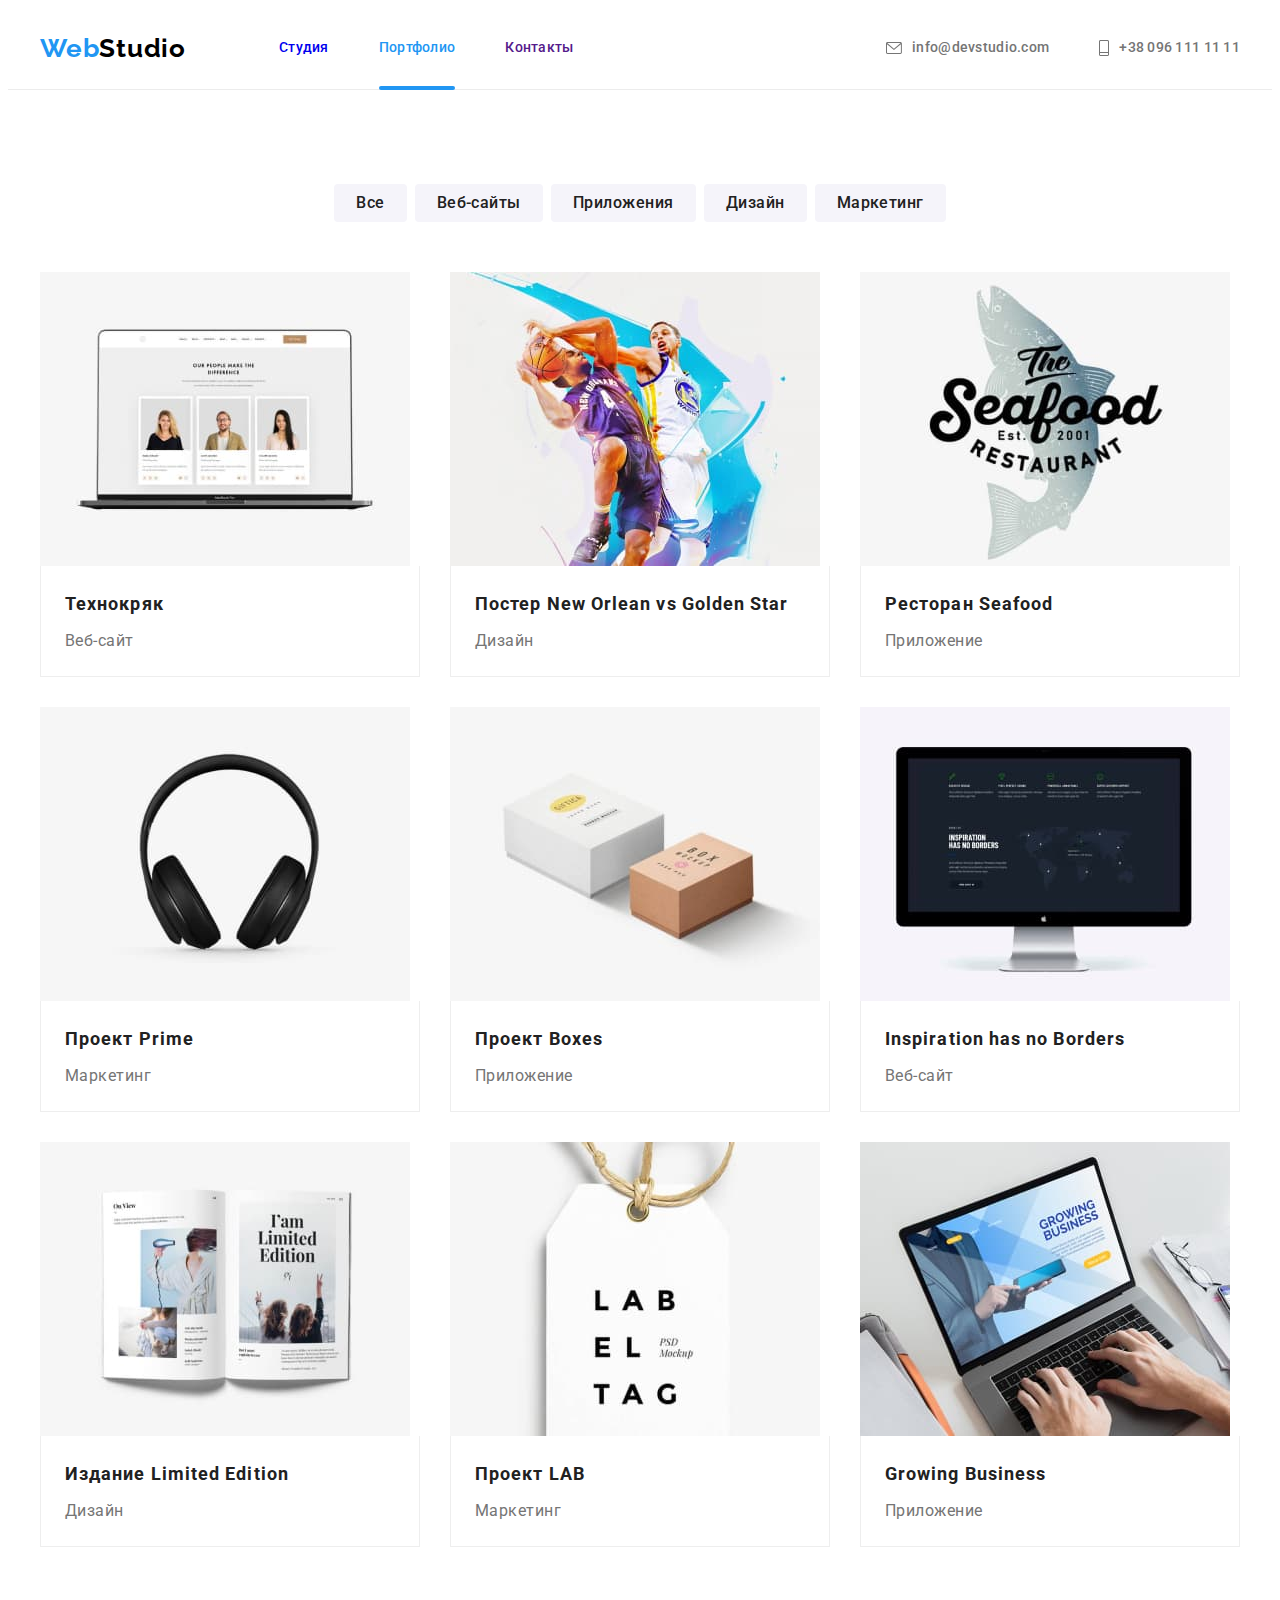
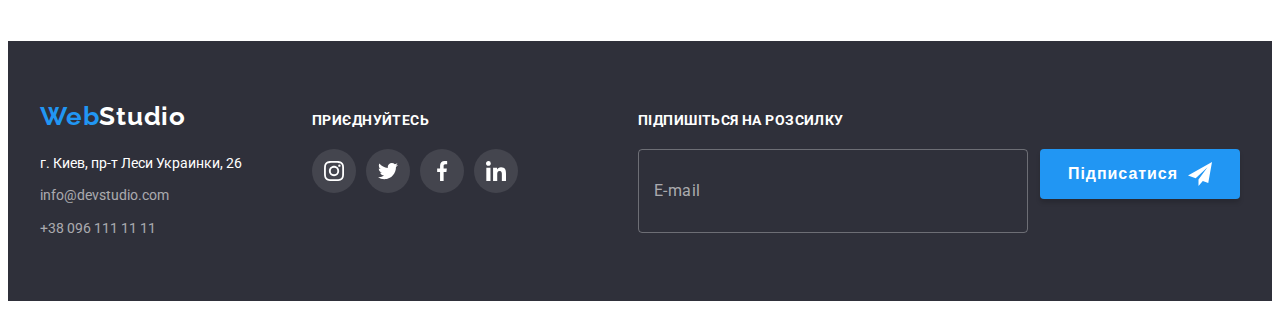
==== portfolio.html @ 5abfdfe2 "адаптивка 3 секцій" ====
<!DOCTYPE html>
<html lang="ru">
<head>
    <meta charset="UTF-8">
    <meta http-equiv="X-UA-Compatible" content="IE=edge">
    <meta name="viewport" content="width=device-width, initial-scale=1.0">
    <title>Document</title>
    <link href="https://fonts.googleapis.com/css2?family=Raleway:wght@700&family=Roboto:wght@400;500;700;900&display=swap" rel="stylesheet">
    <link rel="stylesheet" href="https://cdnjs.cloudflare.com/ajax/libs/modern-normalize/1.1.0/modern-normalize.min.css" integrity="sha512-wpPYUAdjBVSE4KJnH1VR1HeZfpl1ub8YT/NKx4PuQ5NmX2tKuGu6U/JRp5y+Y8XG2tV+wKQpNHVUX03MfMFn9Q==" crossorigin="anonymous" referrerpolicy="no-referrer" />
    <link rel="stylesheet" href="./css/main.min.css">
</head>
<body>
    <!--шапка сторінки-->
    <header class="header">
        <div class="container header__block">
            <a lang="en" href="" class="header__logo--black"> <span class="header__logo">Web</span>Studio</a>
            <nav class="navigation">
                <ul class="navigation__list list">
                    <li class="navigation__item"> <a href="./index.html" class="navigation__link ">Студия</a></li>
                    <li class="navigation__item"> <a href="./portfolio.html" class="navigation__link current">Портфолио</a></li>
                    <li class="navigation__item"> <a href="" class="navigation__link">Контакты</a></li>
                </ul>
            </nav>
            <ul class="contacts list">
                <li class="contacts__item"><a href="mailto:info@devstudio.com" class="contacts__link"> 
                <svg class="contacts__icon-mail" width="16" height="12">
                    <use href="./images/symbol-defs.svg#mail"></use>
                </svg> info@devstudio.com</a></li>
                <li class="contacts__item"><a href="tel:+380961111111" class="contacts__link"> 
                <svg class="contacts__icon-tel" width="10" height="16">
                    <use href="./images/symbol-defs.svg#tel"></use>
                </svg> +38 096 111 11 11</a></li>
            </ul>
        </div>
      
    </header>
   <main>
    <!--портфоліо-->
    <section class="secondary-page">
        <div class="container secondary-page__container">
            <h1 class="invisible secondary-page__tittle">наші проекти</h1>
            <ul class="list buttons">
                <li class="buttons__item"><button type="button" class="buttons__text">Все</button></li>
                <li class="buttons__item"><button type="button" class="buttons__text">Веб-сайты</button></li>
                <li class="buttons__item"><button type="button" class="buttons__text">Приложения</button></li>
                <li class="buttons__item"><button type="button" class="buttons__text">Дизайн</button></li>
                <li class="buttons__item"><button type="button" class="buttons__text">Маркетинг</button></li>
            </ul>
             <ul class="cluster list">
                <li class="cluster__item">
                    <a class="cluster__link" href="">
                    <div class="cluster__element">
                        <img src="./images/img-.jpg" alt="Технокряк" width="370">
                        <p class="cluster__description">
                        Ресурс пропонує комплексні пропозиції з різним рівнем функціоналу та сервісів. 
                        Все це дозволить відвідувачу отримати вичерпні відомості про 
                        компанію чи приватну особу.
                        </p>
                    </div> 
                    <div class="cluster__box">
                        <h2 class="cluster__subtitle">Технокряк</h2>
                        <p class="cluster__text">Веб-сайт</p>
                    </div>  </a>
                </li>
                 <li  class="cluster__item">
                    <a class="cluster__link" href="">
                    <div class="cluster__element">
                        <img src="./images/img.jpg" alt="Постер New Orlean vs Golden Star" width="370">
                        <p class="cluster__description">
                        Ресурс пропонує комплексні пропозиції з різним рівнем функціоналу та сервісів. 
                        Все це дозволить відвідувачу отримати вичерпні відомості про 
                        компанію чи приватну особу.
                        </p>
                    </div>
             <div class="cluster__box">
                <h2 class="cluster__subtitle">Постер <span lang="en">New Orlean vs Golden Star</span></h2>
                <p class="cluster__text">Дизайн</p>
            </div> </a>
        </li>
        <li  class="cluster__item">
            <a class="cluster__link" href="">
                <div class="cluster__element">
                    <img src="./images/img-1.jpg" alt="Ресторан Seafood" width="370">
                    <p class="cluster__description">
                        Ресурс пропонує комплексні пропозиції з різним рівнем функціоналу та сервісів. 
                        Все це дозволить відвідувачу отримати вичерпні відомості про 
                        компанію чи приватну особу.
                    </p>  
                </div>
                
            <div class="cluster__box">
                <h2 class="cluster__subtitle">Ресторан <span lang="en">Seafood</span> </h2>
                <p class="cluster__text">Приложение</p>
            </div> </a>
        </li>
        <li  class="cluster__item">
            <a class="cluster__link" href="">
                <div class="cluster__element">
                    <img src="./images/img-2.jpg" alt="Проект Prime" width="370">
                    <p class="cluster__description">
                        Ресурс пропонує комплексні пропозиції з різним рівнем функціоналу та сервісів. 
                        Все це дозволить відвідувачу отримати вичерпні відомості про 
                        компанію чи приватну особу.
                    </p> 
                </div>
            <div class="cluster__box">
                <h2 class="cluster__subtitle">Проект <span lang="en">Prime</span> </h2>
                <p class="cluster__text">Маркетинг</p>
            </div>
            </a>
        </li>
        <li  class="cluster__item">
            <a class="cluster__link" href="">
                <div class="cluster__element">
                    <img src="./images/img-3.jpg" alt="Проект Boxes" width="370">
                    <p class="cluster__description">
                        Ресурс пропонує комплексні пропозиції з різним рівнем функціоналу та сервісів. 
                        Все це дозволить відвідувачу отримати вичерпні відомості про 
                        компанію чи приватну особу.
                    </p> 
                </div>
            <div class="cluster__box">
                <h2 class="cluster__subtitle">Проект <span lang="en">Boxes</span> </h2>
                <p class="cluster__text">Приложение</p>
            </div> </a>
        </li>
        <li  class="cluster__item">
            <a class="cluster__link" href="">
                <div class="cluster__element">
                    <img src="./images/img-4.jpg" alt="Inspiration has no Borders" width="370">
                    <p class="cluster__description">
                        Ресурс пропонує комплексні пропозиції з різним рівнем функціоналу та сервісів. 
                        Все це дозволить відвідувачу отримати вичерпні відомості про 
                        компанію чи приватну особу.
                    </p> 
                </div>             
            <div class="cluster__box">
                <h2 lang="en" class="cluster__subtitle">Inspiration has no Borders</h2>
                <p class="cluster__text">Веб-сайт</p>
            </div> </a>
        </li>
        <li  class="cluster__item">
            <a class="cluster__link" href="">
                <div class="cluster__element">
                    <img src="./images/img-5.jpg" alt="Издание Limited Edition" width="370">
                    <p class="cluster__description">
                        Ресурс пропонує комплексні пропозиції з різним рівнем функціоналу та сервісів. 
                        Все це дозволить відвідувачу отримати вичерпні відомості про 
                        компанію чи приватну особу.
                    </p>
                </div>
                
            <div class="cluster__box">
                <h2 class="cluster__subtitle">Издание <span lang="en">Limited Edition</span> </h2>
                <p class="cluster__text">Дизайн</p>
            </div>  </a>
        </li>
        <li  class="cluster__item">
            <a class="cluster__link" href="">
                <div class="cluster__element">
                    <img src="./images/img-6.jpg" alt="Проект LAB" width="370">
                    <p class="cluster__description">
                        Ресурс пропонує комплексні пропозиції з різним рівнем функціоналу та сервісів. 
                        Все це дозволить відвідувачу отримати вичерпні відомості про 
                        компанію чи приватну особу.
                    </p>
                </div>
                
            <div class="cluster__box">
                <h2 class="cluster__subtitle">Проект <span lang="en">LAB</span> </h2>
                <p class="cluster__text">Маркетинг</p>
            </div>  </a>
        </li>
        <li  class="cluster__item">
            <a class="cluster__link" href="">
                <div class="cluster__element">
                    <img src="./images/img-7.jpg" alt="Growing Business" width="370">
                    <p class="cluster__description">
                        Ресурс пропонує комплексні пропозиції з різним рівнем функціоналу та сервісів. 
                        Все це дозволить відвідувачу отримати вичерпні відомості про 
                        компанію чи приватну особу.
                    </p>
                </div>
                
            <div class="cluster__box">
                <h2 lang="en" class="cluster__subtitle">Growing Business</h2>
                <p class="cluster__text">Приложение</p> 
            </div> </a>
        </li>
      </ul>
        </div>
       

    </section>
       </main>
    <!--підвал сторінки-->
    <footer class="footer">
        <div class="container footer__container">
            <div class="footer__box">
                <a lang="en" href="" class="footer__logo--white"> <span class="footer__logo">Web</span>Studio</a>
                <address>
                    <ul class="footer__list list">
                        <li class="footer__address">г. Киев, пр-т Леси Украинки, 26</li>
                        <li class="footer__item"><a href="mailto:info@devstudio.com" class="footer__link">info@devstudio.com</a></li>
                        <li ><a href="tel:+380961111111" class="footer__link">+38 096 111 11 11</a></li>
                    </ul>
                </address>
            </div>
            <div class="networks">
                <strong class="networks__title">приєднуйтесь</strong>
                <ul class="networks__list list">
                    <li class="networks__item"> <a href="" class="networks__link"> 
                        <svg class="networks__icon link" width="20px" height="20px">
                        <use href="./images/symbol-defs.svg#instagram"></use>
                    </svg> </a> </li>
                    <li class="networks__item"> <a href="" class="networks__link"> 
                        <svg class="networks__icon link" width="20px" height="20px">
                        <use href="./images/symbol-defs.svg#twitter"></use>
                    </svg></a> </li>
                    <li class="networks__item"> <a href="" class="networks__link">
                        <svg class="networks__icon link" width="20px" height="20px">
                        <use href="./images/symbol-defs.svg#facebook"></use>
                    </svg> </a> </li>
                    <li class="networks__item"> <a href="" class="networks__link">
                        <svg class="networks__icon link" width="20px" height="20px">
                        <use href="./images/symbol-defs.svg#linkedin"></use>
                    </svg> </a> </li>
                </ul>
            </div>
            <div class="subscription"> 
                <strong class="subscription__title">Підпишіться на розсилку</strong>
                <form class="subscription__form">
                   <div class="subscription__box">
                       <input class="subscription__input" type="email" id="mail" name="mail" placeholder=" ">
                       <label class="subscription__label" for="mail">E-mail</label>
                   </div>
                
                <button class="subscription__btn" type="submit"> <span class="subscription__btn-text" >Підписатися</span>  
                    <svg class="subscription__icon" width="24px" height="24px"> 
                        <use href="./images/symbol-defs.svg#icon-send"></use> </svg> 
                </button>
                </form>
            </div>
        </div>
    </footer>
    <script src="./js/modal.js"></script>
</body>
</html>
---- css/main.min.css ----
:root{--primary-text-color: #212121;--accent-color: #2196f3;--had-logo-color: #000000;--text-color: #757575;--hero-color: #ffffff;--footer-contact-color: rgba(255, 255, 255, 0.6);--primary-bg-color: #ffffff;--hero-bg-color: #2f303a;--pre-footer-color: #f5f4fa}.invisible{position:absolute;width:1px;height:1px;margin:-1px;border:0;padding:0;white-space:nowrap;clip-path:inset(100%);clip:rect(0 0 0 0);overflow:hidden}p,h1,h2,h3{margin:0}ul{margin:0;padding-left:0}img{display:block;max-width:100%;height:auto}.list{list-style:none}.container{width:100%;margin-left:auto;margin-right:auto;padding-right:15px;padding-left:15px}@media screen and (min-width: 480px){.container{max-width:480px}}@media screen and (min-width: 768px){.container{max-width:768px}}@media screen and (min-width: 1200px){.container{max-width:1200px}}body{background-color:var(--primary-bg-color);color:var(--primary-text-color);font-family:"Roboto",sans-serif}.header__block{display:flex;align-items:center}.header{border-bottom:1px solid #ececec}.header__logo{text-decoration:none;font-family:raleway,sans-serif;font-weight:700;font-size:26px;line-height:1.19;letter-spacing:.03em;color:var(--accent-color)}.header__logo--black{padding:25px 0;text-decoration:none;font-family:raleway,sans-serif;font-weight:700;font-size:26px;line-height:1.19;letter-spacing:.03em;color:var(--had-logo-color);transition:color 250ms cubic-bezier(0.4, 0, 0.2, 1)}.header__logo--black:focus,.header__logo--black:hover{color:var(--accent-color)}.current{position:relative;color:var(--accent-color)}.current::after{position:absolute;content:"";width:100%;height:4px;left:0;border-radius:4px;background-color:var(--accent-color);bottom:-1.5%}.navigation{margin-left:93px}.navigation__list{display:flex}.navigation__link{display:block;padding-top:32px;padding-bottom:32px;text-decoration:none;font-weight:500;font-size:14px;line-height:1.14;letter-spacing:.02em;transition:color 250ms cubic-bezier(0.4, 0, 0.2, 1)}.navigation__link:hover,.navigation__link:focus{color:var(--accent-color)}.navigation__item+.navigation__item{margin-left:50px}.contacts{display:flex;justify-content:center;margin-left:auto}.contacts__icon-mail,.contacts__icon-tel{margin-right:10px;fill:currentColor}.contacts__item+.contacts__item{margin-left:50px}.contacts__link{display:flex;align-items:center;padding-top:32px;padding-bottom:32px;text-decoration:none;font-weight:500;font-size:14px;line-height:1.14;letter-spacing:.02em;color:var(--text-color);transition:color 250ms cubic-bezier(0.4, 0, 0.2, 1)}.contacts__link:hover,.contacts__link:focus{color:var(--accent-color)}.hero{width:1600px;height:600px;margin-right:auto;margin-left:auto;background-image:linear-gradient(rgba(47, 48, 58, 0.4), rgba(47, 48, 58, 0.4)),url(../images/herobg.jpg);background-repeat:no-repeat;background-size:contain;background-position:center;text-align:center;padding-top:200px;padding-bottom:200px}.hero__title{width:696px;text-align:center;font-weight:900;font-size:44px;line-height:1.36;letter-spacing:.06em;color:var(--hero-color);text-transform:uppercase}.hero__title{margin-bottom:30px;margin-left:auto;margin-right:auto}.hero__button{display:inline-block;padding:10px 32px;background-color:var(--accent-color);font-family:inherit;font-weight:700;font-size:16px;line-height:1.87;letter-spacing:.06em;color:var(--hero-color);border-radius:4px;border:none;cursor:pointer;align-items:center}.features__title{text-align:center;font-weight:700;font-size:36px;line-height:1.17;color:var(--primary-text-color)}.features{padding-top:60px;padding-bottom:60px}@media screen and (min-width: 1200px){.features{padding-top:94px;padding-bottom:94px}}@media screen and (min-width: 768px){.features__list{display:flex;flex-wrap:wrap}}.features__box:not(:last-child){margin-bottom:30px}@media screen and (min-width: 768px){.features__box{width:calc((100% - 30px)/2);display:inline-block}.features__box:nth-last-child(-n+2){margin-bottom:0}.features__box:nth-child(2n+1){margin-right:30px}}@media screen and (min-width: 1200px){.features__box{width:calc((100% - 90px)/4);margin-right:30px}.features__box:nth-child(4n){margin-right:0}.features__box:nth-child(-n+2){margin-bottom:0}}.features__subtitle{text-align:center;font-weight:700;font-size:14px;line-height:1.14;text-transform:uppercase;margin-bottom:10px}.features__text{font-weight:400;font-size:14px;line-height:1.71;letter-spacing:.03em;color:var(--text-color)}.features__icon-box{width:100%;height:120px;border-radius:4px;background-color:#f5f4fa;margin-bottom:30px;display:flex;align-items:center;justify-content:center}.produce{padding-bottom:94px}.produce__title{margin-bottom:50px;text-align:center;font-weight:700;font-size:36px;line-height:1.17;letter-spacing:.03em;color:var(--primary-text-color)}.produce__subtitle{display:flex;align-items:center;justify-content:center;position:absolute;font-weight:700;font-size:14px;line-height:1.14;letter-spacing:.03em;color:var(--hero-color);text-align:center;text-transform:uppercase;background-color:rgba(47,48,58,.8);bottom:0;width:100%;height:70px}.produce__img{position:relative;display:inline-block;flex-basis:calc(33.3333333333% - 30px);margin-right:30px}.produce__img:last-child{margin-right:0}.produce__list{display:flex;margin-right:-30px}.team{background:var(--pre-footer-color);padding-top:60px;padding-bottom:60px}.team__list{display:flex;flex-wrap:wrap}.team__box{background-color:var(--primary-bg-color);box-shadow:0px 1px 3px rgba(0,0,0,.12),0px 1px 1px rgba(0,0,0,.14),0px 2px 1px rgba(0,0,0,.2);border-radius:0px 0px 4px 4px}.team__box:not(:last-child){margin-bottom:30px}@media screen and (min-width: 768px){.team__box{width:calc((100% - 30px)/2)}.team__box:nth-last-child(-n+2){margin-bottom:0}.team__box:nth-child(2n+1){margin-right:30px}}@media screen and (min-width: 1200px){.team__box{width:calc((100% - 90px)/4)}.team__box:not(:last-child){margin-right:30px}.team__box:nth-child(-n+2){margin-bottom:0}}.team__foto{width:100%}.team__title{margin-bottom:30px;text-align:center;font-weight:700;font-size:28px;line-height:1.17;color:var(--primary-text-color)}.team__subtitle{font-weight:500;font-size:16px;line-height:1.19;letter-spacing:.03em;margin-bottom:10px;text-align:center}.team__text{font-size:16px;line-height:1.19;letter-spacing:.03em;color:var(--text-color);margin-bottom:16px;text-align:center}.team__info{padding-top:30px;padding-bottom:30px}.team__icon-list{display:flex;justify-content:center;gap:10px}.team__link{width:44px;height:44px;border-radius:50%;background-color:var(--primary-bg-color);display:flex;align-items:center;justify-content:center;color:#afb1b8;transition:color 250ms cubic-bezier(0.4, 0, 0.2, 1),background-color 250ms cubic-bezier(0.4, 0, 0.2, 1)}.team__link:hover,.team__link:focus{background-color:var(--accent-color);color:var(--hero-color)}.team__soc-icon{fill:currentColor}.customers{padding-top:60px;padding-bottom:60px}.customers__title{margin-bottom:30px;text-align:center;font-size:28px;line-height:1.17;letter-spacing:.03em;color:var(--primary-text-color)}@media screen and (min-width: 1200px){.customers__title{font-size:36px;line-height:1.17;letter-spacing:.03em;color:var(--primary-text-color)}}.customers__list{gap:30px;display:flex;flex-wrap:wrap;display:flex;justify-content:center}.customers__item{width:calc((100% - 30px)/2)}@media screen and (min-width: 768px){.customers__item{width:calc((100% - 60px)/3)}}@media screen and (min-width: 1200px){.customers__item{width:calc((100% - 150px)/6)}}.customers__link{padding:16px 52px;width:100%;height:100%;outline:rgba(0,0,0,0);border:1px solid #afb1b8;border-radius:4px;display:flex;align-items:center;justify-content:center;fill:#afb1b8;transition:fill 250ms cubic-bezier(0.4, 0, 0.2, 1),border 250ms cubic-bezier(0.4, 0, 0.2, 1)}.customers__link:hover,.customers__link:focus{fill:var(--accent-color);border:1px solid var(--accent-color)}.footer{padding-top:60px;padding-bottom:60px}.footer__box{margin-right:70px}.footer__container{display:flex;align-items:baseline}.footer{background-color:var(--hero-bg-color)}.footer__logo--white{display:inline-block;margin-bottom:20px;font-family:raleway,sans-serif;text-decoration:none;font-weight:700;font-size:26px;line-height:1.19;letter-spacing:.03em;color:var(--hero-color);transition:color 250ms cubic-bezier(0.4, 0, 0.2, 1)}.footer__logo--white:hover,.footer__logo--white:focus{color:var(--accent-color)}.footer__logo{color:var(--accent-color)}.networks{margin-right:auto}.footer__link{text-decoration:none;color:var(--footer-contact-color);font-size:14px;line-height:1.71;font-style:normal;transition:color 250ms cubic-bezier(0.4, 0, 0.2, 1)}.footer__link:hover,.footer__link:focus{color:var(--accent-color)}.footer__item{margin-bottom:9px}.footer__address{margin-bottom:9px;color:var(--hero-color);font-size:14px;line-height:1.71;font-style:normal}.networks__title{display:block;text-transform:uppercase;margin-bottom:20px;font-weight:700;font-size:14px;line-height:1.14;letter-spacing:.03em;color:var(--hero-color)}.networks__list{display:flex;gap:10px}.networks__icon{fill:var(--hero-color)}.networks__link{width:44px;height:44px;background-color:rgba(255,255,255,.1);border-radius:50%;display:flex;align-items:center;justify-content:center;transition:background-color 250ms cubic-bezier(0.4, 0, 0.2, 1)}.networks__link:hover,.networks__link:focus{background-color:var(--accent-color)}.subscription{display:block}.subscription__title{display:block;text-transform:uppercase;margin-bottom:20px;font-weight:700;font-size:14px;line-height:1.14;letter-spacing:.03em;color:#fff}.subscription__box{position:relative;margin-right:12px}.subscription__form{display:flex}.subscription__input{width:358px;height:50px;border:1px solid rgba(255,255,255,.3);border-radius:4px;background-color:rgba(0,0,0,0);padding:16px 15px;color:var(--hero-color);transition:250ms cubic-bezier(0.4, 0, 0.2, 1)}.subscription__input:focus{border:1px solid var(--accent-color);outline:rgba(0,0,0,0)}.subscription__label{position:absolute;left:16px;top:50%;transform:translateY(-50%);transition:250ms cubic-bezier(0.4, 0, 0.2, 1);font-weight:400;font-size:16px;line-height:1.25;letter-spacing:.03em;color:rgba(255,255,255,.6)}.subscription__input:focus+.subscription__label,.subscription__input:not(:placeholder-shown)+.subscription__label{transform:translateX(-70px) translateY(-50%);color:var(--accent-color)}.subscription__btn{display:flex;width:200px;height:50px;box-shadow:0px 4px 4px rgba(0,0,0,.15);border-radius:4px;background-color:var(--accent-color);font-weight:700;font-size:16px;line-height:1.87;letter-spacing:.06em;color:var(--hero-color);display:flex;align-items:center;justify-content:center;cursor:pointer;border:none}.subscription__btn-text{margin-right:10px}.subscription__icon{fill:var(--primary-bg-color)}.secondary-page{background-color:var(--primary-bg-color);padding-top:94px;padding-bottom:94px}.buttons__text{display:flex;display:inline-block;background-color:var(--pre-footer-color);font-family:inherit;text-align:center;cursor:pointer;font-weight:500;font-size:16px;line-height:1.62;letter-spacing:.03em;color:var(--primary-text-color);border:none;border-radius:4px;padding:6px 22px;transition:background-color 250ms cubic-bezier(0.4, 0, 0.2, 1),color 250ms cubic-bezier(0.4, 0, 0.2, 1),box-shadow 250ms cubic-bezier(0.4, 0, 0.2, 1)}.buttons__text:hover,.buttons__text:focus{color:var(--hero-color);background-color:var(--accent-color);box-shadow:0px 3px 1px rgba(0,0,0,.1),0px 1px 2px rgba(0,0,0,.08),0px 2px 2px rgba(0,0,0,.12)}.buttons__item{margin-right:8px}.buttons__item:nth-child(5n){margin-right:0}.cluster__element{position:relative;overflow:hidden}.cluster__description{position:absolute;top:0;left:0;height:101%;font-weight:400;font-size:18px;line-height:1.56;letter-spacing:.03em;color:var(--hero-color);padding:63px 24px;background-color:rgba(33,150,243,.9);transform:translateY(100%);transition:transform 250ms cubic-bezier(0.4, 0, 0.2, 1);overflow:auto}.cluster__link:hover .cluster__description{transform:translateY(0%)}.cluster__link:focus .cluster__description{transform:translateY(0%)}.cluster__subtitle{font-weight:700;font-size:18px;line-height:2;letter-spacing:.06em;color:var(--primary-text-color);margin-bottom:4px}.cluster__text{font-size:16px;line-height:1.87;letter-spacing:.03em;color:var(--text-color)}.cluster__link{display:block;text-decoration:none;outline:rgba(0,0,0,0);transition:box-shadow 250ms cubic-bezier(0.4, 0, 0.2, 1)}.cluster__link:hover,.cluster__link:focus{box-shadow:0px 3px 1px rgba(0,0,0,.1),0px 1px 2px rgba(0,0,0,.08),0px 2px 2px rgba(0,0,0,.12)}.buttons{display:flex;justify-content:center;margin-bottom:50px}.cluster{display:flex;flex-wrap:wrap;margin-bottom:-30px;margin-right:-30px}.cluster__item{flex-basis:calc(33.3333333333% - 30px);margin-right:30px;margin-bottom:30px}.cluster__box{padding:20px 24px;border:1px solid #eee;border-top:0}.beckdrop{position:fixed;top:0;left:0;width:100%;height:100%;background:rgba(0,0,0,.2);transition:opacity 250ms cubic-bezier(0.4, 0, 0.2, 1),visibility 2500ms cubic-bezier(0.4, 0, 0.2, 1)}.beckdrop.is-hidden .modal{transform:translate(-50%, -50%) scale(0) rotate(0deg)}.modal{position:absolute;padding:40px;width:528px;height:581px;background-color:var(--primary-bg-color);border-radius:4px;box-shadow:0px 1px 3px rgba(0,0,0,.12),0px 1px 1px rgba(0,0,0,.14),0px 2px 1px rgba(0,0,0,.2);top:50%;left:50%;transform:translate(-50%, -50%) scale(1) rotate(360deg);transition:transform 250ms cubic-bezier(0.4, 0, 0.2, 1)}.modal-close-button{position:absolute;background-color:var(--primary-bg-color);width:30px;height:30px;border-radius:50%;border:1px solid rgba(0,0,0,.1);top:8px;right:8px;cursor:pointer;transition:fill 250ms cubic-bezier(0.4, 0, 0.2, 1)}.modal-close-button:hover>.icon-close,.modal-close-button:focus>.icon-close{fill:var(--accent-color)}.is-hidden{opacity:0;visibility:hidden;pointer-events:none}.modal-title{text-align:center;font-weight:700;font-size:20px;line-height:1.15;letter-spacing:.03em;color:var(--primary-text-color);margin-bottom:12px}.modal-input{width:100%;height:40px;border:1px solid rgba(33,33,33,.2);border-radius:4px;padding-left:42px;outline:rgba(0,0,0,0);transition:border 250ms cubic-bezier(0.4, 0, 0.2, 1)}.modal-form-btn{display:block;width:200px;height:50px;border-radius:4px;background-color:var(--accent-color);border:none;margin-left:auto;margin-right:auto;color:var(--hero-color);font-weight:700;font-style:16px;line-height:1.87;letter-spacing:.06em;cursor:pointer;transition:box-shadow 250ms cubic-bezier(0.4, 0, 0.2, 1)}.modal-form-btn:hover,.modal-form-btn:focus{box-shadow:0px 4px 4px rgba(0,0,0,.15)}.modal-lable{font-weight:400;font-size:12px;line-height:1.17;letter-spacing:.01em;color:var(--text-color);margin-bottom:4px}.modal-input-box{margin-bottom:10px}.modal-input-box-item{position:relative}.modal-form-svgicon{position:absolute;top:50%;left:12px;transform:translateY(-50%);transition:fill 250ms cubic-bezier(0.4, 0, 0.2, 1)}.modal-input:focus+.modal-form-svgicon{fill:var(--accent-color)}.modal-input:focus{border:1px solid var(--accent-color)}.user-text-label{margin-bottom:4px;font-weight:400;font-size:12px;line-height:1.17;letter-spacing:.01em;color:var(--text-color)}.modal-form-textarea{display:block;width:100%;height:120px;border:1px solid rgba(33,33,33,.2);border-radius:4px;padding:12px 16px;font-weight:400;font-size:12px;line-height:1.17;letter-spacing:.01em;color:var(--text-color);resize:none;outline:rgba(0,0,0,0);transition:border 250ms cubic-bezier(0.4, 0, 0.2, 1)}.modal-form-textarea:focus{border:1px solid var(--accent-color)}.modal-form-area{margin-bottom:20px}.label-chek{font-weight:400;font-size:14px;line-height:1.71;letter-spacing:.03em;color:var(--text-color);cursor:pointer;display:flex;align-items:center;justify-content:center}.chek-link{font-weight:400;font-size:14px;line-height:1.11;letter-spacing:.03em;color:var(--accent-color);border-bottom:1px solid var(--accent-color);text-decoration:none}.modal-chekbox{margin-bottom:30px}.chek-title{margin-right:8px}.chekbox-icon-chek{width:16px;height:15px;border-radius:2px;border:1px solid var(--had-logo-color);margin-right:8px;display:flex;align-items:center;justify-content:center;transition:background-color 2500ms cubic-bezier(0.4, 0, 0.2, 1);transition:border 250ms cubic-bezier(0.4, 0, 0.2, 1)}.chekbox-icon-chek:hover{border:1px solid var(--accent-color)}.icon-modal-check{fill:rgba(0,0,0,0);transition:fill 250ms cubic-bezier(0.4, 0, 0.2, 1)}.chekbox-input:checked+.label-chek .chekbox-icon-chek{background-color:var(--accent-color);border:none}.chekbox-input:checked+.label-chek .icon-modal-check{fill:var(--hero-color)}.chekbox-input:focus+.label-chek .chekbox-icon-chek{border-color:var(--accent-color)}/*# sourceMappingURL=main.min.css.map */
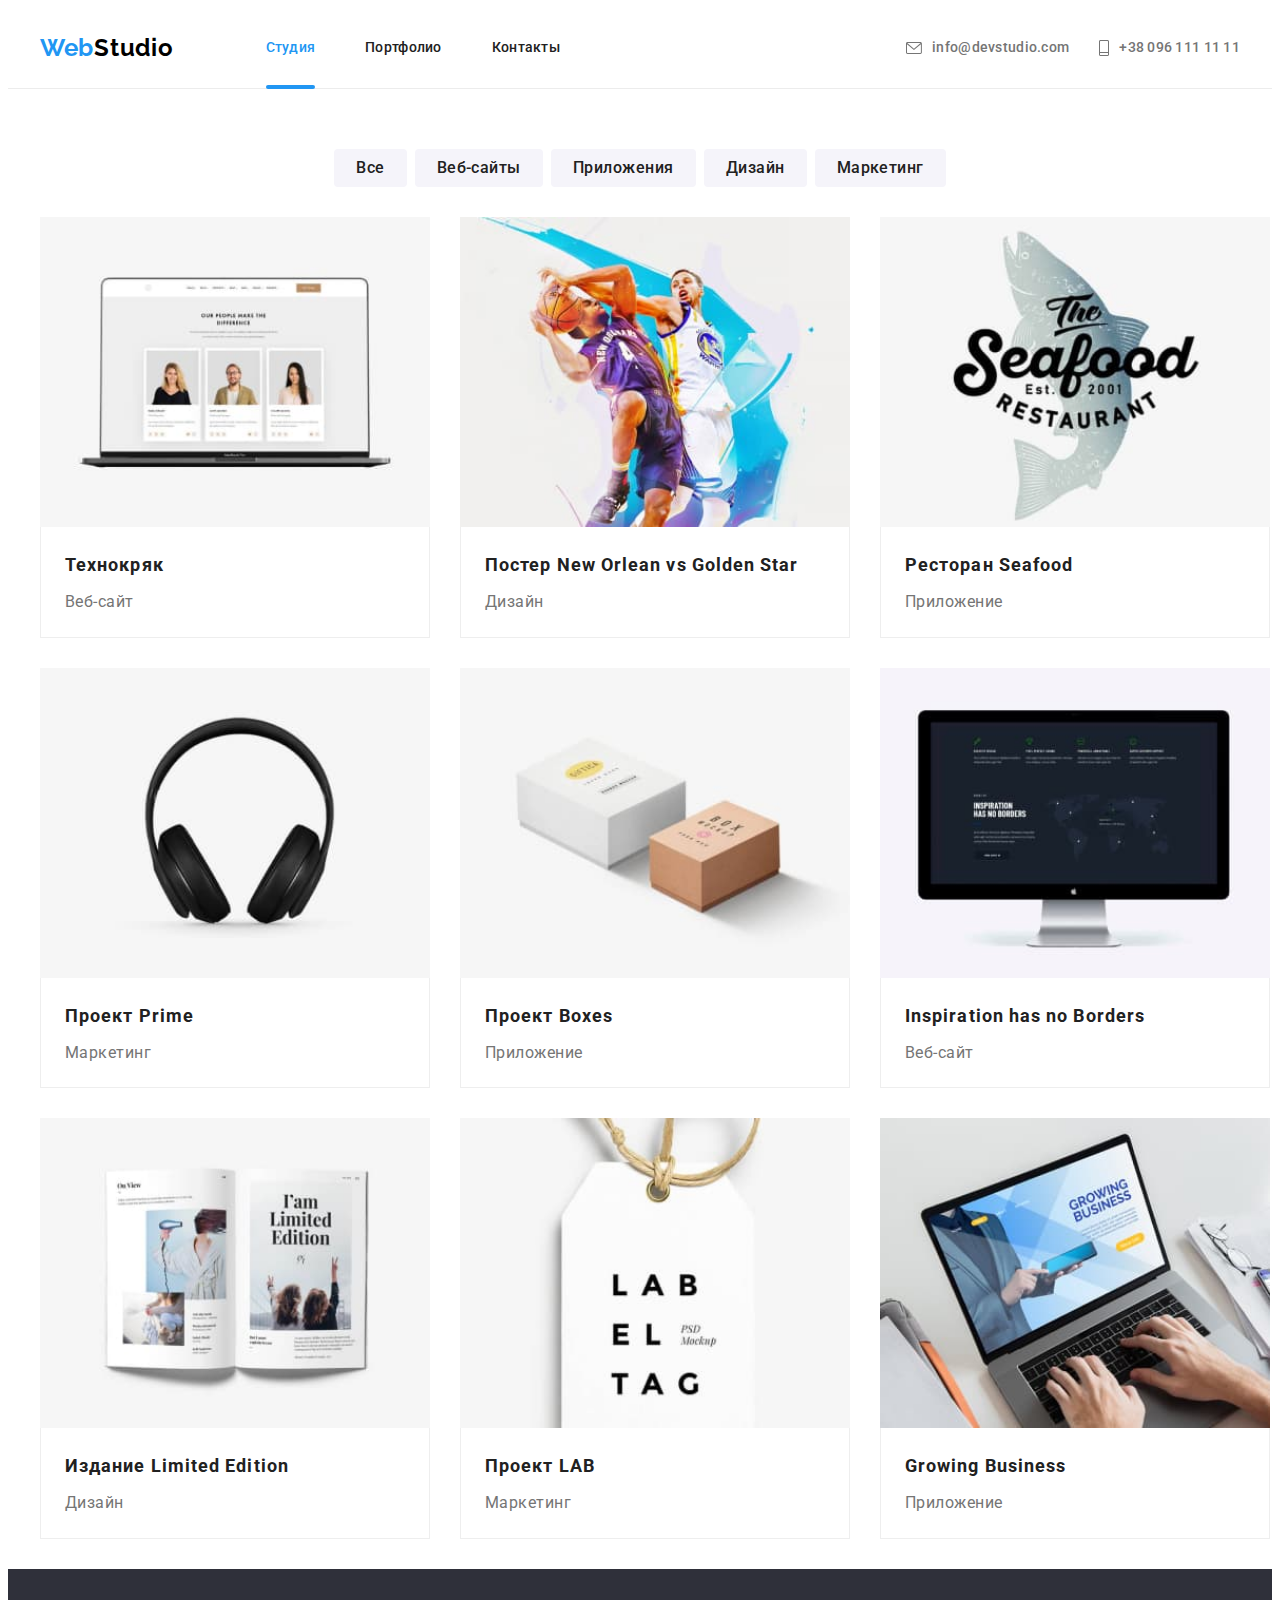
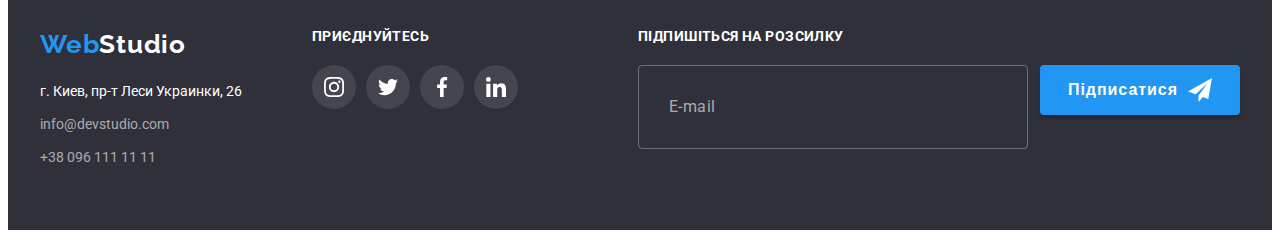
==== commit 31a9954a: "коректви по дз" ====
--- a/portfolio.html
+++ b/portfolio.html
@@ -16,8 +16,8 @@
             <a lang="en" href="" class="header__logo--black"> <span class="header__logo">Web</span>Studio</a>
             <nav class="navigation">
                 <ul class="navigation__list list">
-                    <li class="navigation__item"> <a href="./index.html" class="navigation__link ">Студия</a></li>
-                    <li class="navigation__item"> <a href="./portfolio.html" class="navigation__link current">Портфолио</a></li>
+                    <li class="navigation__item"> <a href="./index.html" class="navigation__link current">Студия</a></li>
+                    <li class="navigation__item"> <a href="./portfolio.html" class="navigation__link">Портфолио</a></li>
                     <li class="navigation__item"> <a href="" class="navigation__link">Контакты</a></li>
                 </ul>
             </nav>
@@ -31,6 +31,42 @@
                     <use href="./images/symbol-defs.svg#tel"></use>
                 </svg> +38 096 111 11 11</a></li>
             </ul>
+            <button type="button" class="header__button"> 
+                <svg class="header__icon-menu" width="40" height="40"> 
+                    <use href="./images/symbol-defs.svg#menu_button">
+                    </use> </svg> </button>
+            <div class="header__mobile-menu is-hidden">
+                <div class="container">
+                     <div class="mobile-menu-top">
+                        <button type="button" class="header__close-button">
+                        <svg class="header__icon-close" width="20px" height="20px">
+                        <use href="./images/symbol-defs.svg#close"></use>
+                         </svg>
+                        </button>
+                        <nav class="menu-navigation">
+                        <ul class="menu-navigation__list list">
+                        <li class="menu-navigation__item"> <a href="./index.html" class="menu-navigation__link ">Студия</a></li>
+                        <li class="menu-navigation__item"> <a href="./portfolio.html" class="menu-navigation__link current">Портфолио</a></li>
+                        <li class="menu-navigation__item"> <a href="" class="menu-navigation__link">Контакты</a></li>
+                        </ul>
+                        </nav>
+                    </div>
+                    <div class="mobile-menu-bottom">
+                        <ul class="menu__contacts list">
+                        <li class="menu__item"><a href="tel:+380961111111" class="menu__link-tel"> 
+                        +38 096 111 11 11</a></li>
+                        <li class="menu__item"><a href="mailto:info@devstudio.com" class="menu__link-mail"> 
+                        info@devstudio.com</a></li>
+                        </ul>
+                        <ul class="mobile-menu-social-list list">
+                            <li class="mobile-menu-social-item"> <a href="" class="mobile-menu-social-link">Instagram</a></li>
+                            <li class="mobile-menu-social-item"> <a href="" class="mobile-menu-social-link">Twitter</a></li>
+                            <li class="mobile-menu-social-item"> <a href="" class="mobile-menu-social-link">Facebook</a></li>
+                            <li class="mobile-menu-social-item"> <a href="" class="mobile-menu-social-link">LinkedIn</a></li>
+                        </ul>
+                    </div>
+                 </div>
+            </div>
         </div>
       
     </header>
@@ -50,7 +86,18 @@
                 <li class="cluster__item">
                     <a class="cluster__link" href="">
                     <div class="cluster__element">
+                        <picture>
+                            <source srcset="./images/img-.jpg 1x,
+                                ./images/img--2x.jpg 2x"
+                                 media="(min-width: 1200px)">
+                            <source srcset="./images/img--tab.jpg 1x,
+                                ./images/img--tab-2x.jpg 2x"
+                                 media="(min-width: 768px)">
+                            <source srcset="./images/img--mobile.jpg 1x,
+                                 ./images/img--mobile-2x.jpg 2x"
+                                  media="(max-width: 767px)">
                         <img src="./images/img-.jpg" alt="Технокряк" width="370">
+                        </picture>
                         <p class="cluster__description">
                         Ресурс пропонує комплексні пропозиції з різним рівнем функціоналу та сервісів. 
                         Все це дозволить відвідувачу отримати вичерпні відомості про 
@@ -65,7 +112,18 @@
                  <li  class="cluster__item">
                     <a class="cluster__link" href="">
                     <div class="cluster__element">
+                        <picture>
+                            <source srcset="./images/img.jpg 1x,
+                                ./images/img-2x.jpg 2x"
+                                 media="(min-width: 1200px)">
+                            <source srcset="./images/img-tab.jpg 1x,
+                                ./images/img-tab-2x.jpg 2x"
+                                 media="(min-width: 768px)">
+                            <source srcset="./images/img-mobile.jpg 1x,
+                                 ./images/img-mobile-2x.jpg 2x"
+                                  media="(max-width: 767px)">
                         <img src="./images/img.jpg" alt="Постер New Orlean vs Golden Star" width="370">
+                        </picture>
                         <p class="cluster__description">
                         Ресурс пропонує комплексні пропозиції з різним рівнем функціоналу та сервісів. 
                         Все це дозволить відвідувачу отримати вичерпні відомості про 
@@ -80,7 +138,18 @@
         <li  class="cluster__item">
             <a class="cluster__link" href="">
                 <div class="cluster__element">
+                    <picture>
+                        <source srcset="./images/img-1.jpg 1x,
+                            ./images/img-1-2x.jpg 2x"
+                             media="(min-width: 1200px)">
+                        <source srcset="./images/img-1-tab.jpg 1x,
+                            ./images/img-1-tab-2x.jpg 2x"
+                             media="(min-width: 768px)">
+                        <source srcset="./images/img-1-mobile.jpg 1x,
+                             ./images/img-1-mobile-2x.jpg 2x"
+                              media="(max-width: 767px)">
                     <img src="./images/img-1.jpg" alt="Ресторан Seafood" width="370">
+                    </picture>
                     <p class="cluster__description">
                         Ресурс пропонує комплексні пропозиції з різним рівнем функціоналу та сервісів. 
                         Все це дозволить відвідувачу отримати вичерпні відомості про 
@@ -96,7 +165,18 @@
         <li  class="cluster__item">
             <a class="cluster__link" href="">
                 <div class="cluster__element">
+                    <picture>
+                        <source srcset="./images/img-2.jpg 1x,
+                            ./images/img-2-2x.jpg 2x"
+                             media="(min-width: 1200px)">
+                        <source srcset="./images/img-2-tab.jpg 1x,
+                            ./images/img-2-tab-2x.jpg 2x"
+                             media="(min-width: 768px)">
+                        <source srcset="./images/img-2-mobile.jpg 1x,
+                             ./images/img-2-mobile-2x.jpg 2x"
+                              media="(max-width: 767px)">
                     <img src="./images/img-2.jpg" alt="Проект Prime" width="370">
+                    </picture>
                     <p class="cluster__description">
                         Ресурс пропонує комплексні пропозиції з різним рівнем функціоналу та сервісів. 
                         Все це дозволить відвідувачу отримати вичерпні відомості про 
@@ -112,7 +192,18 @@
         <li  class="cluster__item">
             <a class="cluster__link" href="">
                 <div class="cluster__element">
+                    <picture>
+                        <source srcset="./images/img-3.jpg 1x,
+                            ./images/img-3-2x.jpg 2x"
+                             media="(min-width: 1200px)">
+                        <source srcset="./images/img-3-tab.jpg 1x,
+                            ./images/img-3-tab-2x.jpg 2x"
+                             media="(min-width: 768px)">
+                        <source srcset="./images/img-3-mobile.jpg 1x,
+                             ./images/img-3-mobile-2x.jpg 2x"
+                              media="(max-width: 767px)">
                     <img src="./images/img-3.jpg" alt="Проект Boxes" width="370">
+                    </picture>
                     <p class="cluster__description">
                         Ресурс пропонує комплексні пропозиції з різним рівнем функціоналу та сервісів. 
                         Все це дозволить відвідувачу отримати вичерпні відомості про 
@@ -127,7 +218,18 @@
         <li  class="cluster__item">
             <a class="cluster__link" href="">
                 <div class="cluster__element">
+                    <picture>
+                        <source srcset="./images/img-4.jpg 1x,
+                            ./images/img-4-2x.jpg 2x"
+                             media="(min-width: 1200px)">
+                        <source srcset="./images/img-4-tab.jpg 1x,
+                            ./images/img-4-tab-2x.jpg 2x"
+                             media="(min-width: 768px)">
+                        <source srcset="./images/img-4-mobile.jpg 1x,
+                             ./images/img-4-mobile-2x.jpg 2x"
+                              media="(max-width: 767px)">
                     <img src="./images/img-4.jpg" alt="Inspiration has no Borders" width="370">
+                    </picture>
                     <p class="cluster__description">
                         Ресурс пропонує комплексні пропозиції з різним рівнем функціоналу та сервісів. 
                         Все це дозволить відвідувачу отримати вичерпні відомості про 
@@ -142,7 +244,18 @@
         <li  class="cluster__item">
             <a class="cluster__link" href="">
                 <div class="cluster__element">
+                    <picture>
+                        <source srcset="./images/img-5.jpg 1x,
+                            ./images/img-5-2x.jpg 2x"
+                             media="(min-width: 1200px)">
+                        <source srcset="./images/img-5-tab.jpg 1x,
+                            ./images/img-5-tab-2x.jpg 2x"
+                             media="(min-width: 768px)">
+                        <source srcset="./images/img-5-mobile.jpg 1x,
+                             ./images/img-5-mobile-2x.jpg 2x"
+                              media="(max-width: 767px)">
                     <img src="./images/img-5.jpg" alt="Издание Limited Edition" width="370">
+                    </picture>
                     <p class="cluster__description">
                         Ресурс пропонує комплексні пропозиції з різним рівнем функціоналу та сервісів. 
                         Все це дозволить відвідувачу отримати вичерпні відомості про 
@@ -158,7 +271,18 @@
         <li  class="cluster__item">
             <a class="cluster__link" href="">
                 <div class="cluster__element">
+                    <picture>
+                        <source srcset="./images/img-6.jpg 1x,
+                            ./images/img-6-2x.jpg 2x"
+                             media="(min-width: 1200px)">
+                        <source srcset="./images/img-6-tab.jpg 1x,
+                            ./images/img-6-tab-2x.jpg 2x"
+                             media="(min-width: 768px)">
+                        <source srcset="./images/img-6-mobile.jpg 1x,
+                             ./images/img-6-mobile-2x.jpg 2x"
+                              media="(max-width: 767px)">
                     <img src="./images/img-6.jpg" alt="Проект LAB" width="370">
+                    </picture>
                     <p class="cluster__description">
                         Ресурс пропонує комплексні пропозиції з різним рівнем функціоналу та сервісів. 
                         Все це дозволить відвідувачу отримати вичерпні відомості про 
@@ -174,7 +298,18 @@
         <li  class="cluster__item">
             <a class="cluster__link" href="">
                 <div class="cluster__element">
+                    <picture>
+                        <source srcset="./images/img-7.jpg 1x,
+                            ./images/img-7-2x.jpg 2x"
+                             media="(min-width: 1200px)">
+                        <source srcset="./images/img-7-tab.jpg 1x,
+                            ./images/img-7-tab-2x.jpg 2x"
+                             media="(min-width: 768px)">
+                        <source srcset="./images/img-7-mobile.jpg 1x,
+                             ./images/img-7-mobile-2x.jpg 2x"
+                              media="(max-width: 767px)">
                     <img src="./images/img-7.jpg" alt="Growing Business" width="370">
+                    </picture>
                     <p class="cluster__description">
                         Ресурс пропонує комплексні пропозиції з різним рівнем функціоналу та сервісів. 
                         Все це дозволить відвідувачу отримати вичерпні відомості про 
@@ -244,5 +379,6 @@
         </div>
     </footer>
     <script src="./js/modal.js"></script>
+    <script src="./js/menu.js"></script>
 </body>
 </html>--- a/css/main.min.css
+++ b/css/main.min.css
@@ -1 +1 @@
-:root{--primary-text-color: #212121;--accent-color: #2196f3;--had-logo-color: #000000;--text-color: #757575;--hero-color: #ffffff;--footer-contact-color: rgba(255, 255, 255, 0.6);--primary-bg-color: #ffffff;--hero-bg-color: #2f303a;--pre-footer-color: #f5f4fa}.invisible{position:absolute;width:1px;height:1px;margin:-1px;border:0;padding:0;white-space:nowrap;clip-path:inset(100%);clip:rect(0 0 0 0);overflow:hidden}p,h1,h2,h3{margin:0}ul{margin:0;padding-left:0}img{display:block;max-width:100%;height:auto}.list{list-style:none}.container{width:100%;margin-left:auto;margin-right:auto;padding-right:15px;padding-left:15px}@media screen and (min-width: 480px){.container{max-width:480px}}@media screen and (min-width: 768px){.container{max-width:768px}}@media screen and (min-width: 1200px){.container{max-width:1200px}}body{background-color:var(--primary-bg-color);color:var(--primary-text-color);font-family:"Roboto",sans-serif}.header__block{display:flex;align-items:center}.header{border-bottom:1px solid #ececec}.header__logo{text-decoration:none;font-family:raleway,sans-serif;font-weight:700;font-size:26px;line-height:1.19;letter-spacing:.03em;color:var(--accent-color)}.header__logo--black{padding:25px 0;text-decoration:none;font-family:raleway,sans-serif;font-weight:700;font-size:26px;line-height:1.19;letter-spacing:.03em;color:var(--had-logo-color);transition:color 250ms cubic-bezier(0.4, 0, 0.2, 1)}.header__logo--black:focus,.header__logo--black:hover{color:var(--accent-color)}.current{position:relative;color:var(--accent-color)}.current::after{position:absolute;content:"";width:100%;height:4px;left:0;border-radius:4px;background-color:var(--accent-color);bottom:-1.5%}.navigation{margin-left:93px}.navigation__list{display:flex}.navigation__link{display:block;padding-top:32px;padding-bottom:32px;text-decoration:none;font-weight:500;font-size:14px;line-height:1.14;letter-spacing:.02em;transition:color 250ms cubic-bezier(0.4, 0, 0.2, 1)}.navigation__link:hover,.navigation__link:focus{color:var(--accent-color)}.navigation__item+.navigation__item{margin-left:50px}.contacts{display:flex;justify-content:center;margin-left:auto}.contacts__icon-mail,.contacts__icon-tel{margin-right:10px;fill:currentColor}.contacts__item+.contacts__item{margin-left:50px}.contacts__link{display:flex;align-items:center;padding-top:32px;padding-bottom:32px;text-decoration:none;font-weight:500;font-size:14px;line-height:1.14;letter-spacing:.02em;color:var(--text-color);transition:color 250ms cubic-bezier(0.4, 0, 0.2, 1)}.contacts__link:hover,.contacts__link:focus{color:var(--accent-color)}.hero{width:1600px;height:600px;margin-right:auto;margin-left:auto;background-image:linear-gradient(rgba(47, 48, 58, 0.4), rgba(47, 48, 58, 0.4)),url(../images/herobg.jpg);background-repeat:no-repeat;background-size:contain;background-position:center;text-align:center;padding-top:200px;padding-bottom:200px}.hero__title{width:696px;text-align:center;font-weight:900;font-size:44px;line-height:1.36;letter-spacing:.06em;color:var(--hero-color);text-transform:uppercase}.hero__title{margin-bottom:30px;margin-left:auto;margin-right:auto}.hero__button{display:inline-block;padding:10px 32px;background-color:var(--accent-color);font-family:inherit;font-weight:700;font-size:16px;line-height:1.87;letter-spacing:.06em;color:var(--hero-color);border-radius:4px;border:none;cursor:pointer;align-items:center}.features__title{text-align:center;font-weight:700;font-size:36px;line-height:1.17;color:var(--primary-text-color)}.features{padding-top:60px;padding-bottom:60px}@media screen and (min-width: 1200px){.features{padding-top:94px;padding-bottom:94px}}@media screen and (min-width: 768px){.features__list{display:flex;flex-wrap:wrap}}.features__box:not(:last-child){margin-bottom:30px}@media screen and (min-width: 768px){.features__box{width:calc((100% - 30px)/2);display:inline-block}.features__box:nth-last-child(-n+2){margin-bottom:0}.features__box:nth-child(2n+1){margin-right:30px}}@media screen and (min-width: 1200px){.features__box{width:calc((100% - 90px)/4);margin-right:30px}.features__box:nth-child(4n){margin-right:0}.features__box:nth-child(-n+2){margin-bottom:0}}.features__subtitle{text-align:center;font-weight:700;font-size:14px;line-height:1.14;text-transform:uppercase;margin-bottom:10px}.features__text{font-weight:400;font-size:14px;line-height:1.71;letter-spacing:.03em;color:var(--text-color)}.features__icon-box{width:100%;height:120px;border-radius:4px;background-color:#f5f4fa;margin-bottom:30px;display:flex;align-items:center;justify-content:center}.produce{padding-bottom:94px}.produce__title{margin-bottom:50px;text-align:center;font-weight:700;font-size:36px;line-height:1.17;letter-spacing:.03em;color:var(--primary-text-color)}.produce__subtitle{display:flex;align-items:center;justify-content:center;position:absolute;font-weight:700;font-size:14px;line-height:1.14;letter-spacing:.03em;color:var(--hero-color);text-align:center;text-transform:uppercase;background-color:rgba(47,48,58,.8);bottom:0;width:100%;height:70px}.produce__img{position:relative;display:inline-block;flex-basis:calc(33.3333333333% - 30px);margin-right:30px}.produce__img:last-child{margin-right:0}.produce__list{display:flex;margin-right:-30px}.team{background:var(--pre-footer-color);padding-top:60px;padding-bottom:60px}.team__list{display:flex;flex-wrap:wrap}.team__box{background-color:var(--primary-bg-color);box-shadow:0px 1px 3px rgba(0,0,0,.12),0px 1px 1px rgba(0,0,0,.14),0px 2px 1px rgba(0,0,0,.2);border-radius:0px 0px 4px 4px}.team__box:not(:last-child){margin-bottom:30px}@media screen and (min-width: 768px){.team__box{width:calc((100% - 30px)/2)}.team__box:nth-last-child(-n+2){margin-bottom:0}.team__box:nth-child(2n+1){margin-right:30px}}@media screen and (min-width: 1200px){.team__box{width:calc((100% - 90px)/4)}.team__box:not(:last-child){margin-right:30px}.team__box:nth-child(-n+2){margin-bottom:0}}.team__foto{width:100%}.team__title{margin-bottom:30px;text-align:center;font-weight:700;font-size:28px;line-height:1.17;color:var(--primary-text-color)}.team__subtitle{font-weight:500;font-size:16px;line-height:1.19;letter-spacing:.03em;margin-bottom:10px;text-align:center}.team__text{font-size:16px;line-height:1.19;letter-spacing:.03em;color:var(--text-color);margin-bottom:16px;text-align:center}.team__info{padding-top:30px;padding-bottom:30px}.team__icon-list{display:flex;justify-content:center;gap:10px}.team__link{width:44px;height:44px;border-radius:50%;background-color:var(--primary-bg-color);display:flex;align-items:center;justify-content:center;color:#afb1b8;transition:color 250ms cubic-bezier(0.4, 0, 0.2, 1),background-color 250ms cubic-bezier(0.4, 0, 0.2, 1)}.team__link:hover,.team__link:focus{background-color:var(--accent-color);color:var(--hero-color)}.team__soc-icon{fill:currentColor}.customers{padding-top:60px;padding-bottom:60px}.customers__title{margin-bottom:30px;text-align:center;font-size:28px;line-height:1.17;letter-spacing:.03em;color:var(--primary-text-color)}@media screen and (min-width: 1200px){.customers__title{font-size:36px;line-height:1.17;letter-spacing:.03em;color:var(--primary-text-color)}}.customers__list{gap:30px;display:flex;flex-wrap:wrap;display:flex;justify-content:center}.customers__item{width:calc((100% - 30px)/2)}@media screen and (min-width: 768px){.customers__item{width:calc((100% - 60px)/3)}}@media screen and (min-width: 1200px){.customers__item{width:calc((100% - 150px)/6)}}.customers__link{padding:16px 52px;width:100%;height:100%;outline:rgba(0,0,0,0);border:1px solid #afb1b8;border-radius:4px;display:flex;align-items:center;justify-content:center;fill:#afb1b8;transition:fill 250ms cubic-bezier(0.4, 0, 0.2, 1),border 250ms cubic-bezier(0.4, 0, 0.2, 1)}.customers__link:hover,.customers__link:focus{fill:var(--accent-color);border:1px solid var(--accent-color)}.footer{padding-top:60px;padding-bottom:60px}.footer__box{margin-right:70px}.footer__container{display:flex;align-items:baseline}.footer{background-color:var(--hero-bg-color)}.footer__logo--white{display:inline-block;margin-bottom:20px;font-family:raleway,sans-serif;text-decoration:none;font-weight:700;font-size:26px;line-height:1.19;letter-spacing:.03em;color:var(--hero-color);transition:color 250ms cubic-bezier(0.4, 0, 0.2, 1)}.footer__logo--white:hover,.footer__logo--white:focus{color:var(--accent-color)}.footer__logo{color:var(--accent-color)}.networks{margin-right:auto}.footer__link{text-decoration:none;color:var(--footer-contact-color);font-size:14px;line-height:1.71;font-style:normal;transition:color 250ms cubic-bezier(0.4, 0, 0.2, 1)}.footer__link:hover,.footer__link:focus{color:var(--accent-color)}.footer__item{margin-bottom:9px}.footer__address{margin-bottom:9px;color:var(--hero-color);font-size:14px;line-height:1.71;font-style:normal}.networks__title{display:block;text-transform:uppercase;margin-bottom:20px;font-weight:700;font-size:14px;line-height:1.14;letter-spacing:.03em;color:var(--hero-color)}.networks__list{display:flex;gap:10px}.networks__icon{fill:var(--hero-color)}.networks__link{width:44px;height:44px;background-color:rgba(255,255,255,.1);border-radius:50%;display:flex;align-items:center;justify-content:center;transition:background-color 250ms cubic-bezier(0.4, 0, 0.2, 1)}.networks__link:hover,.networks__link:focus{background-color:var(--accent-color)}.subscription{display:block}.subscription__title{display:block;text-transform:uppercase;margin-bottom:20px;font-weight:700;font-size:14px;line-height:1.14;letter-spacing:.03em;color:#fff}.subscription__box{position:relative;margin-right:12px}.subscription__form{display:flex}.subscription__input{width:358px;height:50px;border:1px solid rgba(255,255,255,.3);border-radius:4px;background-color:rgba(0,0,0,0);padding:16px 15px;color:var(--hero-color);transition:250ms cubic-bezier(0.4, 0, 0.2, 1)}.subscription__input:focus{border:1px solid var(--accent-color);outline:rgba(0,0,0,0)}.subscription__label{position:absolute;left:16px;top:50%;transform:translateY(-50%);transition:250ms cubic-bezier(0.4, 0, 0.2, 1);font-weight:400;font-size:16px;line-height:1.25;letter-spacing:.03em;color:rgba(255,255,255,.6)}.subscription__input:focus+.subscription__label,.subscription__input:not(:placeholder-shown)+.subscription__label{transform:translateX(-70px) translateY(-50%);color:var(--accent-color)}.subscription__btn{display:flex;width:200px;height:50px;box-shadow:0px 4px 4px rgba(0,0,0,.15);border-radius:4px;background-color:var(--accent-color);font-weight:700;font-size:16px;line-height:1.87;letter-spacing:.06em;color:var(--hero-color);display:flex;align-items:center;justify-content:center;cursor:pointer;border:none}.subscription__btn-text{margin-right:10px}.subscription__icon{fill:var(--primary-bg-color)}.secondary-page{background-color:var(--primary-bg-color);padding-top:94px;padding-bottom:94px}.buttons__text{display:flex;display:inline-block;background-color:var(--pre-footer-color);font-family:inherit;text-align:center;cursor:pointer;font-weight:500;font-size:16px;line-height:1.62;letter-spacing:.03em;color:var(--primary-text-color);border:none;border-radius:4px;padding:6px 22px;transition:background-color 250ms cubic-bezier(0.4, 0, 0.2, 1),color 250ms cubic-bezier(0.4, 0, 0.2, 1),box-shadow 250ms cubic-bezier(0.4, 0, 0.2, 1)}.buttons__text:hover,.buttons__text:focus{color:var(--hero-color);background-color:var(--accent-color);box-shadow:0px 3px 1px rgba(0,0,0,.1),0px 1px 2px rgba(0,0,0,.08),0px 2px 2px rgba(0,0,0,.12)}.buttons__item{margin-right:8px}.buttons__item:nth-child(5n){margin-right:0}.cluster__element{position:relative;overflow:hidden}.cluster__description{position:absolute;top:0;left:0;height:101%;font-weight:400;font-size:18px;line-height:1.56;letter-spacing:.03em;color:var(--hero-color);padding:63px 24px;background-color:rgba(33,150,243,.9);transform:translateY(100%);transition:transform 250ms cubic-bezier(0.4, 0, 0.2, 1);overflow:auto}.cluster__link:hover .cluster__description{transform:translateY(0%)}.cluster__link:focus .cluster__description{transform:translateY(0%)}.cluster__subtitle{font-weight:700;font-size:18px;line-height:2;letter-spacing:.06em;color:var(--primary-text-color);margin-bottom:4px}.cluster__text{font-size:16px;line-height:1.87;letter-spacing:.03em;color:var(--text-color)}.cluster__link{display:block;text-decoration:none;outline:rgba(0,0,0,0);transition:box-shadow 250ms cubic-bezier(0.4, 0, 0.2, 1)}.cluster__link:hover,.cluster__link:focus{box-shadow:0px 3px 1px rgba(0,0,0,.1),0px 1px 2px rgba(0,0,0,.08),0px 2px 2px rgba(0,0,0,.12)}.buttons{display:flex;justify-content:center;margin-bottom:50px}.cluster{display:flex;flex-wrap:wrap;margin-bottom:-30px;margin-right:-30px}.cluster__item{flex-basis:calc(33.3333333333% - 30px);margin-right:30px;margin-bottom:30px}.cluster__box{padding:20px 24px;border:1px solid #eee;border-top:0}.beckdrop{position:fixed;top:0;left:0;width:100%;height:100%;background:rgba(0,0,0,.2);transition:opacity 250ms cubic-bezier(0.4, 0, 0.2, 1),visibility 2500ms cubic-bezier(0.4, 0, 0.2, 1)}.beckdrop.is-hidden .modal{transform:translate(-50%, -50%) scale(0) rotate(0deg)}.modal{position:absolute;padding:40px;width:528px;height:581px;background-color:var(--primary-bg-color);border-radius:4px;box-shadow:0px 1px 3px rgba(0,0,0,.12),0px 1px 1px rgba(0,0,0,.14),0px 2px 1px rgba(0,0,0,.2);top:50%;left:50%;transform:translate(-50%, -50%) scale(1) rotate(360deg);transition:transform 250ms cubic-bezier(0.4, 0, 0.2, 1)}.modal-close-button{position:absolute;background-color:var(--primary-bg-color);width:30px;height:30px;border-radius:50%;border:1px solid rgba(0,0,0,.1);top:8px;right:8px;cursor:pointer;transition:fill 250ms cubic-bezier(0.4, 0, 0.2, 1)}.modal-close-button:hover>.icon-close,.modal-close-button:focus>.icon-close{fill:var(--accent-color)}.is-hidden{opacity:0;visibility:hidden;pointer-events:none}.modal-title{text-align:center;font-weight:700;font-size:20px;line-height:1.15;letter-spacing:.03em;color:var(--primary-text-color);margin-bottom:12px}.modal-input{width:100%;height:40px;border:1px solid rgba(33,33,33,.2);border-radius:4px;padding-left:42px;outline:rgba(0,0,0,0);transition:border 250ms cubic-bezier(0.4, 0, 0.2, 1)}.modal-form-btn{display:block;width:200px;height:50px;border-radius:4px;background-color:var(--accent-color);border:none;margin-left:auto;margin-right:auto;color:var(--hero-color);font-weight:700;font-style:16px;line-height:1.87;letter-spacing:.06em;cursor:pointer;transition:box-shadow 250ms cubic-bezier(0.4, 0, 0.2, 1)}.modal-form-btn:hover,.modal-form-btn:focus{box-shadow:0px 4px 4px rgba(0,0,0,.15)}.modal-lable{font-weight:400;font-size:12px;line-height:1.17;letter-spacing:.01em;color:var(--text-color);margin-bottom:4px}.modal-input-box{margin-bottom:10px}.modal-input-box-item{position:relative}.modal-form-svgicon{position:absolute;top:50%;left:12px;transform:translateY(-50%);transition:fill 250ms cubic-bezier(0.4, 0, 0.2, 1)}.modal-input:focus+.modal-form-svgicon{fill:var(--accent-color)}.modal-input:focus{border:1px solid var(--accent-color)}.user-text-label{margin-bottom:4px;font-weight:400;font-size:12px;line-height:1.17;letter-spacing:.01em;color:var(--text-color)}.modal-form-textarea{display:block;width:100%;height:120px;border:1px solid rgba(33,33,33,.2);border-radius:4px;padding:12px 16px;font-weight:400;font-size:12px;line-height:1.17;letter-spacing:.01em;color:var(--text-color);resize:none;outline:rgba(0,0,0,0);transition:border 250ms cubic-bezier(0.4, 0, 0.2, 1)}.modal-form-textarea:focus{border:1px solid var(--accent-color)}.modal-form-area{margin-bottom:20px}.label-chek{font-weight:400;font-size:14px;line-height:1.71;letter-spacing:.03em;color:var(--text-color);cursor:pointer;display:flex;align-items:center;justify-content:center}.chek-link{font-weight:400;font-size:14px;line-height:1.11;letter-spacing:.03em;color:var(--accent-color);border-bottom:1px solid var(--accent-color);text-decoration:none}.modal-chekbox{margin-bottom:30px}.chek-title{margin-right:8px}.chekbox-icon-chek{width:16px;height:15px;border-radius:2px;border:1px solid var(--had-logo-color);margin-right:8px;display:flex;align-items:center;justify-content:center;transition:background-color 2500ms cubic-bezier(0.4, 0, 0.2, 1);transition:border 250ms cubic-bezier(0.4, 0, 0.2, 1)}.chekbox-icon-chek:hover{border:1px solid var(--accent-color)}.icon-modal-check{fill:rgba(0,0,0,0);transition:fill 250ms cubic-bezier(0.4, 0, 0.2, 1)}.chekbox-input:checked+.label-chek .chekbox-icon-chek{background-color:var(--accent-color);border:none}.chekbox-input:checked+.label-chek .icon-modal-check{fill:var(--hero-color)}.chekbox-input:focus+.label-chek .chekbox-icon-chek{border-color:var(--accent-color)}/*# sourceMappingURL=main.min.css.map */+:root{--primary-text-color: #212121;--accent-color: #2196f3;--had-logo-color: #000000;--text-color: #757575;--hero-color: #ffffff;--footer-contact-color: rgba(255, 255, 255, 0.6);--primary-bg-color: #ffffff;--hero-bg-color: #2f303a;--pre-footer-color: #f5f4fa}.invisible{position:absolute;width:1px;height:1px;margin:-1px;border:0;padding:0;white-space:nowrap;clip-path:inset(100%);clip:rect(0 0 0 0);overflow:hidden}p,h1,h2,h3{margin:0}ul{margin:0;padding-left:0}img{display:block;width:100%;height:auto}.list{list-style:none}.container{width:100%;margin-left:auto;margin-right:auto;padding-right:15px;padding-left:15px}@media screen and (min-width: 480px){.container{max-width:480px}}@media screen and (min-width: 768px){.container{max-width:768px}}@media screen and (min-width: 1200px){.container{max-width:1200px}}body{background-color:var(--primary-bg-color);color:var(--primary-text-color);font-family:"Roboto",sans-serif}.header__block{display:flex;align-items:center}.header{border-bottom:1px solid #ececec}.header__logo{text-decoration:none;font-family:raleway,sans-serif;font-weight:700;font-size:24px;line-height:1.16;letter-spacing:.03em;color:var(--accent-color)}.header__logo--black{padding:25px 0;text-decoration:none;font-family:raleway,sans-serif;font-weight:700;font-size:24px;line-height:1.16;letter-spacing:.03em;color:var(--had-logo-color);transition:color 250ms cubic-bezier(0.4, 0, 0.2, 1)}.header__logo--black:focus,.header__logo--black:hover{color:var(--accent-color)}.current{position:relative}@media screen and (min-width: 768px){.current::after{position:absolute;content:"";width:100%;height:4px;left:0;border-radius:4px;background-color:var(--accent-color);bottom:-1.5%}}.navigation{margin-left:87px;display:none}@media screen and (min-width: 768px){.navigation{margin-left:92px}}@media screen and (min-width: 768px){.navigation{display:flex}}.navigation__list{display:flex}.navigation__link{display:block;padding-top:32px;padding-bottom:32px;text-decoration:none;font-weight:500;font-size:14px;line-height:1.14;letter-spacing:.02em;color:var(--primary-text-color);transition:color 250ms cubic-bezier(0.4, 0, 0.2, 1)}.navigation__link:hover,.navigation__link:focus{color:var(--accent-color)}.current{position:relative}.navigation__link.current{color:var(--accent-color)}.navigation__item+.navigation__item{margin-left:50px}.contacts{display:none;margin-left:auto}@media screen and (min-width: 768px){.contacts{display:flex;flex-direction:column}}@media screen and (min-width: 1200px){.contacts{flex-direction:row}}.contacts__icon-mail,.contacts__icon-tel{margin-right:10px;fill:currentColor}.contacts__item:not(:last-child){margin-bottom:10px}@media screen and (min-width: 768px){.contacts__item:not(:last-child){margin-bottom:0}}@media screen and (min-width: 1200px){.contacts__item:not(:last-child){margin-bottom:0;margin-right:30px}}@media screen and (min-width: 768px){.contacts__item{margin-bottom:0}}.contacts__link{display:flex;align-items:center;text-decoration:none;font-weight:500;font-size:14px;line-height:1.14;letter-spacing:.02em;color:var(--text-color);transition:color 250ms cubic-bezier(0.4, 0, 0.2, 1)}@media screen and (min-width: 768px){.contacts__link{padding-top:5px;padding-bottom:5px}}@media screen and (min-width: 1200px){.contacts__link{padding-top:32px;padding-bottom:32px}}.contacts__link:hover,.contacts__link:focus{color:var(--accent-color)}.header__button,.header__close-button{margin-left:auto;display:flex;background-color:rgba(0,0,0,0);border:none}@media screen and (min-width: 768px){.header__button,.header__close-button{display:none}}.header__icon-menu,.header__icon-close{transition:fill 250ms cubic-bezier(0.4, 0, 0.2, 1)}.header__icon-menu:hover,.header__icon-menu:focus,.header__icon-close:hover,.header__icon-close:focus{fill:var(--accent-color)}.header__mobile-menu{position:fixed;width:100%;height:100%;background-color:var(--hero-color);top:0;right:0;padding-top:48px;padding-bottom:48px;padding-left:40px;padding-right:10px}.header__mobile-menu>.container{display:flex;flex-direction:column;height:100%;justify-content:space-between;overflow:auto}.menu-navigation__link{font-weight:500;font-size:40px;line-height:1.17;letter-spacing:.02em;color:var(--primary-text-color);transition:color 250ms cubic-bezier(0.4, 0, 0.2, 1);text-decoration:none}.menu-navigation__link:hover,.menu-navigation__link:focus{color:var(--accent-color)}.menu-navigation__item:not(:last-child){margin-bottom:32px}.menu-navigation__link.current{color:var(--accent-color);text-decoration:none}.menu__link-tel{display:flex;align-items:center;padding-top:32px;padding-bottom:32px;text-decoration:none;font-weight:500;font-size:27px;line-height:1.17;letter-spacing:.02em;color:var(--text-color);transition:color 250ms cubic-bezier(0.4, 0, 0.2, 1)}@media screen and (min-width: 480px){.menu__link-tel{font-weight:500;font-size:34px;line-height:1.17;letter-spacing:.02em;color:var(--text-color)}}.menu__link-tel:hover,.menu__link-tel:focus{color:var(--accent-color)}.menu__link-mail{display:flex;align-items:center;padding-top:32px;padding-bottom:32px;text-decoration:none;font-weight:500;font-size:24px;line-height:1.17;letter-spacing:.02em;color:var(--text-color);transition:color 250ms cubic-bezier(0.4, 0, 0.2, 1)}.menu__link-mail:hover,.menu__link-mail:focus{color:var(--accent-color)}.mobile-menu-social-list{display:flex;flex-wrap:wrap}.mobile-menu-social-link{text-decoration:none;font-weight:500;font-size:18px;line-height:1.22;letter-spacing:.02em;color:var(--accent-color)}.mobile-menu-social-item:not(:last-child){border-right:1px solid rgba(33,33,33,.2);padding-right:10px;margin-right:10px}.hero{max-width:1600px;width:100%;height:auto;margin-right:auto;margin-left:auto;background-image:linear-gradient(rgba(47, 48, 58, 0.4), rgba(47, 48, 58, 0.4)),url(../images/Herobg-img-mobile.jpg);background-repeat:no-repeat;background-size:cover;background-position:center;text-align:center;padding:118px 0}@media(min-device-pixel-ratio: 2),(min-resolution: 192dpi),(min-resolution: 2dppx){.hero{background-image:linear-gradient(rgba(47, 48, 58, 0.4), rgba(47, 48, 58, 0.4)),url(../images/Herobg-img-mobile2x.jpg)}}@media screen and (min-width: 1200px){.hero{padding:200px 0}}@media screen and (min-width: 768px){.hero{background-image:linear-gradient(rgba(47, 48, 58, 0.4), rgba(47, 48, 58, 0.4)),url(../images/Herobg-img-tab.jpg)}}@media screen and (min-width: 768px)and (min-device-pixel-ratio: 2),screen and (min-width: 768px)and (min-resolution: 192dpi),screen and (min-width: 768px)and (min-resolution: 2dppx){.hero{background-image:linear-gradient(rgba(47, 48, 58, 0.4), rgba(47, 48, 58, 0.4)),url(../images/Herobg-img-tab-2x.jpg)}}@media screen and (min-width: 1200px){.hero{background-image:linear-gradient(rgba(47, 48, 58, 0.4), rgba(47, 48, 58, 0.4)),url(../images/herobg.jpg)}}@media screen and (min-width: 1200px)and (min-device-pixel-ratio: 2),screen and (min-width: 1200px)and (min-resolution: 192dpi),screen and (min-width: 1200px)and (min-resolution: 2dppx){.hero{background-image:linear-gradient(rgba(47, 48, 58, 0.4), rgba(47, 48, 58, 0.4)),url(../images/herobg-2x.jpg)}}.hero__title{width:100%;text-align:center;font-weight:900;font-size:26px;line-height:1.61;letter-spacing:.06em;color:var(--hero-color);text-transform:uppercase}@media screen and (min-width: 768px){.hero__title{width:360px}}@media screen and (min-width: 1200px){.hero__title{width:696px}}@media screen and (min-width: 1200px){.hero__title{font-weight:900;font-size:44px;line-height:1.36;letter-spacing:.06em;color:var(--hero-color)}}.hero__title{margin-bottom:30px;margin-left:auto;margin-right:auto}.hero__button{display:inline-block;padding:10px 32px;background-color:var(--accent-color);font-family:inherit;font-weight:700;font-size:16px;line-height:1.87;letter-spacing:.06em;color:var(--hero-color);border-radius:4px;border:none;cursor:pointer;align-items:center}.features__title{text-align:center;font-weight:700;font-size:36px;line-height:1.17;color:var(--primary-text-color)}.features{padding-top:60px;padding-bottom:60px}@media screen and (min-width: 1200px){.features{padding-top:94px;padding-bottom:94px}}@media screen and (min-width: 768px){.features__list{display:flex;flex-wrap:wrap}}.features__box:not(:last-child){margin-bottom:30px}@media screen and (min-width: 768px){.features__box{width:calc((100% - 30px)/2);display:inline-block}.features__box:nth-last-child(-n+2){margin-bottom:0}.features__box:nth-child(2n+1){margin-right:30px}}@media screen and (min-width: 1200px){.features__box{width:calc((100% - 90px)/4);margin-right:30px}.features__box:nth-child(4n){margin-right:0}.features__box:nth-child(-n+2){margin-bottom:0}}.features__subtitle{text-align:center;font-weight:700;font-size:14px;line-height:1.14;text-transform:uppercase;margin-bottom:10px}@media screen and (min-width: 768px){.features__subtitle{text-align:start}}.features__text{font-weight:400;font-size:14px;line-height:1.71;letter-spacing:.03em;color:var(--text-color)}.features__icon-box{width:100%;height:120px;border-radius:4px;background-color:#f5f4fa;margin-bottom:30px;display:flex;align-items:center;justify-content:center}.produce{padding-bottom:94px;display:none}@media screen and (min-width: 1200px){.produce{display:block}}.produce__title{margin-bottom:50px;text-align:center;font-weight:700;font-size:36px;line-height:1.17;letter-spacing:.03em;color:var(--primary-text-color)}.produce__subtitle{display:flex;align-items:center;justify-content:center;position:absolute;font-weight:700;font-size:14px;line-height:1.14;letter-spacing:.03em;color:var(--hero-color);text-align:center;text-transform:uppercase;background-color:rgba(47,48,58,.8);bottom:0;width:100%;height:70px}.produce__img{position:relative;display:inline-block;flex-basis:calc(33.3333333333% - 30px);margin-right:30px}.produce__img:last-child{margin-right:0}.produce__list{display:flex;margin-right:-30px}.team{background:var(--pre-footer-color);padding-top:60px;padding-bottom:60px}@media screen and (min-width: 1200px){.team{padding-top:94px;padding-bottom:94px}}.team__list{display:block;flex-wrap:wrap}@media screen and (min-width: 768px){.team__list{display:flex}}.team__box{background-color:var(--primary-bg-color);box-shadow:0px 1px 3px rgba(0,0,0,.12),0px 1px 1px rgba(0,0,0,.14),0px 2px 1px rgba(0,0,0,.2);border-radius:0px 0px 4px 4px}.team__box:not(:last-child){margin-bottom:30px}@media screen and (min-width: 768px){.team__box{width:calc((100% - 30px)/2)}.team__box:nth-last-child(-n+2){margin-bottom:0}.team__box:nth-child(2n+1){margin-right:30px}}@media screen and (min-width: 1200px){.team__box{width:calc((100% - 90px)/4)}.team__box:not(:last-child){margin-right:30px}.team__box:nth-child(-n+2){margin-bottom:0}}.team__foto{width:100%}.team__title{margin-bottom:30px;text-align:center;font-weight:700;font-size:28px;line-height:1.17;color:var(--primary-text-color)}.team__subtitle{font-weight:500;font-size:16px;line-height:1.19;letter-spacing:.03em;margin-bottom:10px;text-align:center}.team__text{font-size:16px;line-height:1.19;letter-spacing:.03em;color:var(--text-color);margin-bottom:16px;text-align:center}.team__info{padding-top:30px;padding-bottom:30px}.team__icon-list{display:flex;justify-content:center;gap:10px}.team__link{width:44px;height:44px;border-radius:50%;background-color:var(--primary-bg-color);display:flex;align-items:center;justify-content:center;color:#afb1b8;transition:color 250ms cubic-bezier(0.4, 0, 0.2, 1),background-color 250ms cubic-bezier(0.4, 0, 0.2, 1)}.team__link:hover,.team__link:focus{background-color:var(--accent-color);color:var(--hero-color)}.team__soc-icon{fill:currentColor}.customers{padding-top:60px;padding-bottom:60px}@media screen and (min-width: 1200px){.customers{padding-top:94px;padding-bottom:94px}}.customers__title{margin-bottom:30px;text-align:center;font-size:28px;line-height:1.17;letter-spacing:.03em;color:var(--primary-text-color)}@media screen and (min-width: 1200px){.customers__title{margin-bottom:50px}}@media screen and (min-width: 1200px){.customers__title{font-size:36px;line-height:1.17;letter-spacing:.03em;color:var(--primary-text-color)}}.customers__list{gap:30px;display:flex;flex-wrap:wrap;display:flex;justify-content:center}.customers__item{width:calc((100% - 30px)/2)}@media screen and (min-width: 768px){.customers__item{width:calc((100% - 60px)/3)}}@media screen and (min-width: 1200px){.customers__item{width:calc((100% - 150px)/6)}}.customers__link{width:100%;height:92px;outline:rgba(0,0,0,0);border:1px solid #afb1b8;border-radius:4px;display:flex;align-items:center;justify-content:center;fill:#afb1b8;transition:fill 250ms cubic-bezier(0.4, 0, 0.2, 1),border 250ms cubic-bezier(0.4, 0, 0.2, 1)}@media screen and (min-width: 480px){.customers__link{width:210px;height:92px}}@media screen and (min-width: 768px){.customers__link{width:226px;height:92px}}@media screen and (min-width: 1200px){.customers__link{width:170px;height:92px}}.customers__link:hover,.customers__link:focus{fill:var(--accent-color);border:1px solid var(--accent-color)}.footer{padding-top:60px;padding-bottom:60px}.footer__secondary-container{display:flex;flex-direction:column;text-align:center;margin-bottom:60px}@media screen and (min-width: 768px){.footer__secondary-container{display:flex;justify-content:space-between;flex-direction:row;margin-bottom:60px}}@media screen and (min-width: 1200px){.footer__secondary-container{text-align:start;margin-bottom:0}}.footer__box{margin-bottom:60px}@media screen and (min-width: 768px){.footer__box{flex-basis:50%;margin-bottom:0}}@media screen and (min-width: 1200px){.footer__box{display:flex;flex-direction:column;flex-basis:content;margin-right:70px;margin-bottom:0}}@media screen and (min-width: 768px){.footer__container{display:block;flex-wrap:wrap;text-align:center}}@media screen and (min-width: 1200px){.footer__container{text-align:start;display:flex}}.footer{background-color:var(--hero-bg-color)}.footer__logo--white{display:block;margin-bottom:20px;font-family:raleway,sans-serif;text-decoration:none;font-weight:700;font-size:26px;line-height:1.19;letter-spacing:.03em;color:var(--hero-color);transition:color 250ms cubic-bezier(0.4, 0, 0.2, 1)}.footer__logo--white:hover,.footer__logo--white:focus{color:var(--accent-color)}.footer__logo{color:var(--accent-color)}@media screen and (min-width: 768px){.networks{flex-basis:50%}}@media screen and (min-width: 1200px){.networks{flex-basis:content;margin-right:auto}}.footer__link{text-decoration:none;color:var(--footer-contact-color);font-size:14px;line-height:1.71;font-style:normal;transition:color 250ms cubic-bezier(0.4, 0, 0.2, 1)}.footer__link:hover,.footer__link:focus{color:var(--accent-color)}.footer__item{margin-bottom:9px}.footer__address{margin-bottom:9px;color:var(--hero-color);font-size:14px;line-height:1.71;font-style:normal}.networks__title{display:block;text-transform:uppercase;margin-bottom:20px;font-weight:700;font-size:14px;line-height:1.14;letter-spacing:.03em;color:var(--hero-color)}@media screen and (min-width: 1200px){.networks__title{display:flex}}.networks__list{display:flex;gap:10px;justify-content:center}.networks__icon{fill:var(--hero-color)}.networks__link{width:44px;height:44px;background-color:rgba(255,255,255,.1);border-radius:50%;display:flex;align-items:center;justify-content:center;transition:background-color 250ms cubic-bezier(0.4, 0, 0.2, 1)}.networks__link:hover,.networks__link:focus{background-color:var(--accent-color)}.subscription{display:block;text-align:center}@media screen and (min-width: 768px){.subscription{width:450px;margin-right:auto;margin-left:auto}}@media screen and (min-width: 1200px){.subscription{margin-right:0;margin-left:auto;width:auto}}.subscription__title{margin-bottom:20px;display:block;text-transform:uppercase;margin-bottom:20px;font-weight:700;font-size:14px;line-height:1.14;letter-spacing:.03em;color:#fff}@media screen and (min-width: 1200px){.subscription__title{display:flex}}.subscription__box{position:relative;margin-bottom:20px}@media screen and (min-width: 1200px){.subscription__form{display:flex}}.subscription__input{width:100%;height:50px;border:1px solid rgba(255,255,255,.3);border-radius:4px;background-color:rgba(0,0,0,0);padding:16px 15px;color:var(--hero-color);transition:250ms cubic-bezier(0.4, 0, 0.2, 1)}.subscription__input:focus{border:1px solid var(--accent-color);outline:rgba(0,0,0,0)}@media screen and (min-width: 1200px){.subscription__input{width:358px;margin-right:12px}}.subscription__label{position:absolute;left:31px;top:50%;transform:translateY(-50%);transition:250ms cubic-bezier(0.4, 0, 0.2, 1);font-weight:400;font-size:16px;line-height:1.25;letter-spacing:.03em;color:rgba(255,255,255,.6)}.subscription__input:focus+.subscription__label,.subscription__input:not(:placeholder-shown)+.subscription__label{transform:translateX(-30px) translateY(-220%);color:var(--accent-color)}@media screen and (min-width: 768px){.subscription__input:focus+.subscription__label,.subscription__input:not(:placeholder-shown)+.subscription__label{transform:translateX(-80px) translateY(-50%);color:var(--accent-color)}}.subscription__btn{width:200px;height:50px;box-shadow:0px 4px 4px rgba(0,0,0,.15);border-radius:4px;background-color:var(--accent-color);font-weight:700;font-size:16px;line-height:1.87;letter-spacing:.06em;color:var(--hero-color);display:inline-flex;align-items:center;justify-content:center;cursor:pointer;border:none}.subscription__btn-text{margin-right:10px}.subscription__icon{fill:var(--primary-bg-color)}.secondary-page{background-color:var(--primary-bg-color);padding-top:60px;padding-bottom:60px}.buttons{display:flex;flex-wrap:wrap;margin-bottom:40px}@media screen and (min-width: 768px){.buttons{justify-content:center;margin-bottom:30px}}.buttons__text{display:flex;display:inline-block;background-color:var(--pre-footer-color);font-family:inherit;text-align:center;cursor:pointer;font-weight:500;font-size:16px;line-height:1.62;letter-spacing:.03em;color:var(--primary-text-color);border:none;border-radius:4px;padding:6px 22px;transition:background-color 250ms cubic-bezier(0.4, 0, 0.2, 1),color 250ms cubic-bezier(0.4, 0, 0.2, 1),box-shadow 250ms cubic-bezier(0.4, 0, 0.2, 1)}.buttons__text:hover,.buttons__text:focus{color:var(--hero-color);background-color:var(--accent-color);box-shadow:0px 3px 1px rgba(0,0,0,.1),0px 1px 2px rgba(0,0,0,.08),0px 2px 2px rgba(0,0,0,.12)}.buttons__item{margin-right:8px}.buttons__item:nth-child(5n){margin-right:0}.buttons__item:nth-child(-n+3){margin-bottom:15px}@media screen and (min-width: 768px){.buttons__item:nth-child(-n+3){margin-bottom:0}}.cluster__element{position:relative;overflow:hidden}.cluster__description{position:absolute;top:0;left:0;height:101%;font-weight:400;font-size:18px;line-height:1.56;letter-spacing:.03em;color:var(--hero-color);padding:63px 24px;background-color:rgba(33,150,243,.9);transform:translateY(100%);transition:transform 250ms cubic-bezier(0.4, 0, 0.2, 1);overflow:auto}.cluster__link:hover .cluster__description{transform:translateY(0%)}.cluster__link:focus .cluster__description{transform:translateY(0%)}.cluster__subtitle{font-weight:700;font-size:18px;line-height:2;letter-spacing:.06em;color:var(--primary-text-color);margin-bottom:4px}.cluster__text{font-size:16px;line-height:1.87;letter-spacing:.03em;color:var(--text-color)}.cluster__link{display:block;text-decoration:none;outline:rgba(0,0,0,0);transition:box-shadow 250ms cubic-bezier(0.4, 0, 0.2, 1)}.cluster__link:hover,.cluster__link:focus{box-shadow:0px 3px 1px rgba(0,0,0,.1),0px 1px 2px rgba(0,0,0,.08),0px 2px 2px rgba(0,0,0,.12)}.cluster{display:flex;flex-wrap:wrap;margin-bottom:-30px;margin-right:-30px}.cluster__item{width:100%}.cluster__item:not(:last-child){margin-bottom:30px}@media screen and (min-width: 768px){.cluster__item{flex-basis:calc((100% - 30px)/2)}.cluster__item:not(:nth-child(2n)){margin-right:30px}}@media screen and (min-width: 1200px){.cluster__item{flex-basis:calc((100% - 60px)/3)}.cluster__item:nth-child(2n){margin-right:30px}.cluster__item:nth-child(3n){margin-right:0px}.cluster__item:nth-last-child(-n+3){margin-bottom:0}}.cluster__box{padding:20px 24px;border:1px solid #eee;border-top:0}.beckdrop{position:fixed;top:0;left:0;width:100%;height:100%;background:rgba(0,0,0,.2);transition:opacity 250ms cubic-bezier(0.4, 0, 0.2, 1),visibility 2500ms cubic-bezier(0.4, 0, 0.2, 1)}.beckdrop.is-hidden .modal{transform:translate(-50%, -50%) scale(0) rotate(0deg)}.modal{position:absolute;padding:40px;width:100%;height:auto;background-color:var(--primary-bg-color);border-radius:4px;box-shadow:0px 1px 3px rgba(0,0,0,.12),0px 1px 1px rgba(0,0,0,.14),0px 2px 1px rgba(0,0,0,.2);top:50%;left:50%;transform:translate(-50%, -50%) scale(1) rotate(360deg);transition:transform 250ms cubic-bezier(0.4, 0, 0.2, 1)}@media screen and (min-width: 768px){.modal{width:450px;height:609px}}@media screen and (min-width: 1200px){.modal{width:528px;height:581px}}.modal-close-button{position:absolute;background-color:var(--primary-bg-color);width:30px;height:30px;border-radius:50%;border:1px solid rgba(0,0,0,.1);top:8px;right:8px;cursor:pointer;transition:fill 250ms cubic-bezier(0.4, 0, 0.2, 1)}.modal-close-button:hover>.icon-close,.modal-close-button:focus>.icon-close{fill:var(--accent-color)}.is-hidden{opacity:0;visibility:hidden;pointer-events:none}.modal-title{text-align:center;font-weight:700;font-size:20px;line-height:1.15;letter-spacing:.03em;color:var(--primary-text-color);margin-bottom:12px}.modal-input{width:100%;height:40px;border:1px solid rgba(33,33,33,.2);border-radius:4px;padding-left:42px;outline:rgba(0,0,0,0);transition:border 250ms cubic-bezier(0.4, 0, 0.2, 1)}.modal-form-btn{display:block;width:200px;height:50px;border-radius:4px;background-color:var(--accent-color);border:none;margin-left:auto;margin-right:auto;color:var(--hero-color);font-weight:700;font-style:16px;line-height:1.87;letter-spacing:.06em;cursor:pointer;transition:box-shadow 250ms cubic-bezier(0.4, 0, 0.2, 1)}.modal-form-btn:hover,.modal-form-btn:focus{box-shadow:0px 4px 4px rgba(0,0,0,.15)}.modal-lable{font-weight:400;font-size:12px;line-height:1.17;letter-spacing:.01em;color:var(--text-color);margin-bottom:4px}.modal-input-box{margin-bottom:10px}.modal-input-box-item{position:relative}.modal-form-svgicon{position:absolute;top:50%;left:12px;transform:translateY(-50%);transition:fill 250ms cubic-bezier(0.4, 0, 0.2, 1)}.modal-input:focus+.modal-form-svgicon{fill:var(--accent-color)}.modal-input:focus{border:1px solid var(--accent-color)}.user-text-label{display:block;margin-bottom:4px;font-weight:400;font-size:12px;line-height:1.17;letter-spacing:.01em;color:var(--text-color)}.modal-form-textarea{display:block;width:100%;height:120px;border:1px solid rgba(33,33,33,.2);border-radius:4px;padding:12px 16px;font-weight:400;font-size:12px;line-height:1.17;letter-spacing:.01em;color:var(--text-color);resize:none;outline:rgba(0,0,0,0);transition:border 250ms cubic-bezier(0.4, 0, 0.2, 1)}.modal-form-textarea:focus{border:1px solid var(--accent-color)}.modal-form-area{margin-bottom:20px}.label-chek{font-weight:400;font-size:12px;line-height:1.16;letter-spacing:.03em;color:var(--text-color);cursor:pointer;display:flex;align-items:center;justify-content:center}@media screen and (min-width: 1200px){.label-chek{font-size:14px;line-height:1.71}}.chek-link{font-weight:400;font-size:12px;line-height:1.16;letter-spacing:.03em;color:var(--accent-color);text-decoration:none}@media screen and (min-width: 1200px){.chek-link{font-size:14px;line-height:1.16}}@media screen and (min-width: 480px){.chek-link{border-bottom:1px solid var(--accent-color)}}.modal-chekbox{margin-bottom:30px}.chek-title{margin-right:8px}.chekbox-icon-chek{width:16px;height:15px;border-radius:2px;border:1px solid var(--had-logo-color);margin-right:8px;display:flex;align-items:center;justify-content:center;transition:background-color 2500ms cubic-bezier(0.4, 0, 0.2, 1);transition:border 250ms cubic-bezier(0.4, 0, 0.2, 1)}.chekbox-icon-chek:hover{border:1px solid var(--accent-color)}.icon-modal-check{fill:rgba(0,0,0,0);transition:fill 250ms cubic-bezier(0.4, 0, 0.2, 1)}.chekbox-input:checked+.label-chek .chekbox-icon-chek{background-color:var(--accent-color);border:none}.chekbox-input:checked+.label-chek .icon-modal-check{fill:var(--hero-color)}.chekbox-input:focus+.label-chek .chekbox-icon-chek{border-color:var(--accent-color)}/*# sourceMappingURL=main.min.css.map */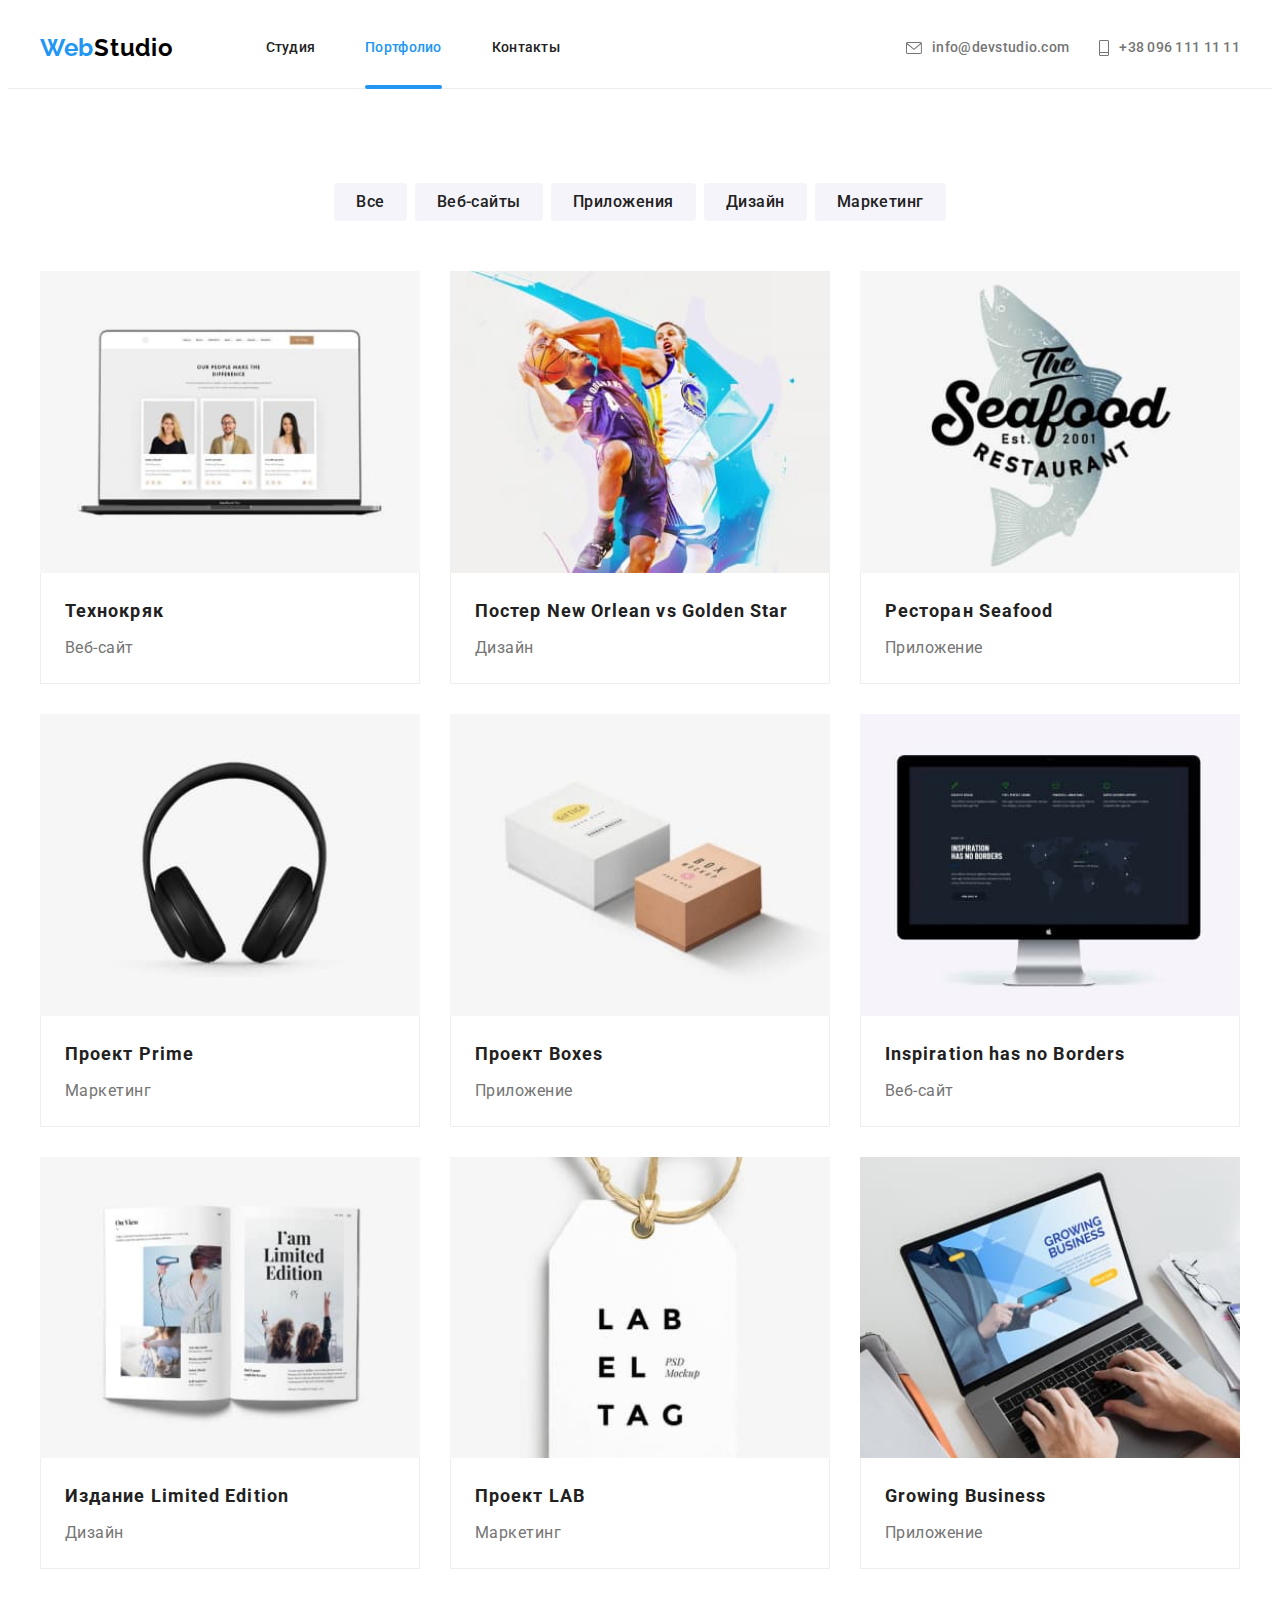
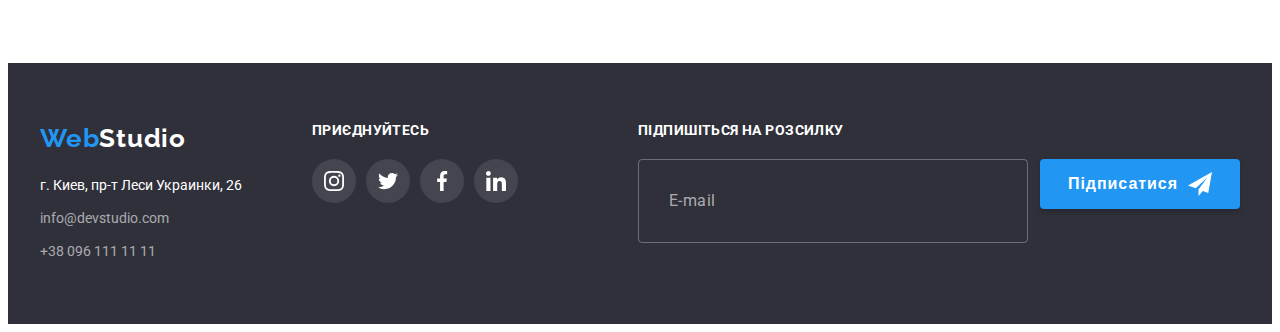
==== commit 5577a64c: "доопрацюваня дз2" ====
--- a/portfolio.html
+++ b/portfolio.html
@@ -16,8 +16,8 @@
             <a lang="en" href="" class="header__logo--black"> <span class="header__logo">Web</span>Studio</a>
             <nav class="navigation">
                 <ul class="navigation__list list">
-                    <li class="navigation__item"> <a href="./index.html" class="navigation__link current">Студия</a></li>
-                    <li class="navigation__item"> <a href="./portfolio.html" class="navigation__link">Портфолио</a></li>
+                    <li class="navigation__item"> <a href="./index.html" class="navigation__link ">Студия</a></li>
+                    <li class="navigation__item"> <a href="./portfolio.html" class="navigation__link current">Портфолио</a></li>
                     <li class="navigation__item"> <a href="" class="navigation__link">Контакты</a></li>
                 </ul>
             </nav>
@@ -331,6 +331,7 @@
     <!--підвал сторінки-->
     <footer class="footer">
         <div class="container footer__container">
+            <div class="footer__secondary-container">
             <div class="footer__box">
                 <a lang="en" href="" class="footer__logo--white"> <span class="footer__logo">Web</span>Studio</a>
                 <address>
@@ -362,6 +363,7 @@
                     </svg> </a> </li>
                 </ul>
             </div>
+            </div>
             <div class="subscription"> 
                 <strong class="subscription__title">Підпишіться на розсилку</strong>
                 <form class="subscription__form">
--- a/css/main.min.css
+++ b/css/main.min.css
@@ -1 +1 @@
-:root{--primary-text-color: #212121;--accent-color: #2196f3;--had-logo-color: #000000;--text-color: #757575;--hero-color: #ffffff;--footer-contact-color: rgba(255, 255, 255, 0.6);--primary-bg-color: #ffffff;--hero-bg-color: #2f303a;--pre-footer-color: #f5f4fa}.invisible{position:absolute;width:1px;height:1px;margin:-1px;border:0;padding:0;white-space:nowrap;clip-path:inset(100%);clip:rect(0 0 0 0);overflow:hidden}p,h1,h2,h3{margin:0}ul{margin:0;padding-left:0}img{display:block;width:100%;height:auto}.list{list-style:none}.container{width:100%;margin-left:auto;margin-right:auto;padding-right:15px;padding-left:15px}@media screen and (min-width: 480px){.container{max-width:480px}}@media screen and (min-width: 768px){.container{max-width:768px}}@media screen and (min-width: 1200px){.container{max-width:1200px}}body{background-color:var(--primary-bg-color);color:var(--primary-text-color);font-family:"Roboto",sans-serif}.header__block{display:flex;align-items:center}.header{border-bottom:1px solid #ececec}.header__logo{text-decoration:none;font-family:raleway,sans-serif;font-weight:700;font-size:24px;line-height:1.16;letter-spacing:.03em;color:var(--accent-color)}.header__logo--black{padding:25px 0;text-decoration:none;font-family:raleway,sans-serif;font-weight:700;font-size:24px;line-height:1.16;letter-spacing:.03em;color:var(--had-logo-color);transition:color 250ms cubic-bezier(0.4, 0, 0.2, 1)}.header__logo--black:focus,.header__logo--black:hover{color:var(--accent-color)}.current{position:relative}@media screen and (min-width: 768px){.current::after{position:absolute;content:"";width:100%;height:4px;left:0;border-radius:4px;background-color:var(--accent-color);bottom:-1.5%}}.navigation{margin-left:87px;display:none}@media screen and (min-width: 768px){.navigation{margin-left:92px}}@media screen and (min-width: 768px){.navigation{display:flex}}.navigation__list{display:flex}.navigation__link{display:block;padding-top:32px;padding-bottom:32px;text-decoration:none;font-weight:500;font-size:14px;line-height:1.14;letter-spacing:.02em;color:var(--primary-text-color);transition:color 250ms cubic-bezier(0.4, 0, 0.2, 1)}.navigation__link:hover,.navigation__link:focus{color:var(--accent-color)}.current{position:relative}.navigation__link.current{color:var(--accent-color)}.navigation__item+.navigation__item{margin-left:50px}.contacts{display:none;margin-left:auto}@media screen and (min-width: 768px){.contacts{display:flex;flex-direction:column}}@media screen and (min-width: 1200px){.contacts{flex-direction:row}}.contacts__icon-mail,.contacts__icon-tel{margin-right:10px;fill:currentColor}.contacts__item:not(:last-child){margin-bottom:10px}@media screen and (min-width: 768px){.contacts__item:not(:last-child){margin-bottom:0}}@media screen and (min-width: 1200px){.contacts__item:not(:last-child){margin-bottom:0;margin-right:30px}}@media screen and (min-width: 768px){.contacts__item{margin-bottom:0}}.contacts__link{display:flex;align-items:center;text-decoration:none;font-weight:500;font-size:14px;line-height:1.14;letter-spacing:.02em;color:var(--text-color);transition:color 250ms cubic-bezier(0.4, 0, 0.2, 1)}@media screen and (min-width: 768px){.contacts__link{padding-top:5px;padding-bottom:5px}}@media screen and (min-width: 1200px){.contacts__link{padding-top:32px;padding-bottom:32px}}.contacts__link:hover,.contacts__link:focus{color:var(--accent-color)}.header__button,.header__close-button{margin-left:auto;display:flex;background-color:rgba(0,0,0,0);border:none}@media screen and (min-width: 768px){.header__button,.header__close-button{display:none}}.header__icon-menu,.header__icon-close{transition:fill 250ms cubic-bezier(0.4, 0, 0.2, 1)}.header__icon-menu:hover,.header__icon-menu:focus,.header__icon-close:hover,.header__icon-close:focus{fill:var(--accent-color)}.header__mobile-menu{position:fixed;width:100%;height:100%;background-color:var(--hero-color);top:0;right:0;padding-top:48px;padding-bottom:48px;padding-left:40px;padding-right:10px}.header__mobile-menu>.container{display:flex;flex-direction:column;height:100%;justify-content:space-between;overflow:auto}.menu-navigation__link{font-weight:500;font-size:40px;line-height:1.17;letter-spacing:.02em;color:var(--primary-text-color);transition:color 250ms cubic-bezier(0.4, 0, 0.2, 1);text-decoration:none}.menu-navigation__link:hover,.menu-navigation__link:focus{color:var(--accent-color)}.menu-navigation__item:not(:last-child){margin-bottom:32px}.menu-navigation__link.current{color:var(--accent-color);text-decoration:none}.menu__link-tel{display:flex;align-items:center;padding-top:32px;padding-bottom:32px;text-decoration:none;font-weight:500;font-size:27px;line-height:1.17;letter-spacing:.02em;color:var(--text-color);transition:color 250ms cubic-bezier(0.4, 0, 0.2, 1)}@media screen and (min-width: 480px){.menu__link-tel{font-weight:500;font-size:34px;line-height:1.17;letter-spacing:.02em;color:var(--text-color)}}.menu__link-tel:hover,.menu__link-tel:focus{color:var(--accent-color)}.menu__link-mail{display:flex;align-items:center;padding-top:32px;padding-bottom:32px;text-decoration:none;font-weight:500;font-size:24px;line-height:1.17;letter-spacing:.02em;color:var(--text-color);transition:color 250ms cubic-bezier(0.4, 0, 0.2, 1)}.menu__link-mail:hover,.menu__link-mail:focus{color:var(--accent-color)}.mobile-menu-social-list{display:flex;flex-wrap:wrap}.mobile-menu-social-link{text-decoration:none;font-weight:500;font-size:18px;line-height:1.22;letter-spacing:.02em;color:var(--accent-color)}.mobile-menu-social-item:not(:last-child){border-right:1px solid rgba(33,33,33,.2);padding-right:10px;margin-right:10px}.hero{max-width:1600px;width:100%;height:auto;margin-right:auto;margin-left:auto;background-image:linear-gradient(rgba(47, 48, 58, 0.4), rgba(47, 48, 58, 0.4)),url(../images/Herobg-img-mobile.jpg);background-repeat:no-repeat;background-size:cover;background-position:center;text-align:center;padding:118px 0}@media(min-device-pixel-ratio: 2),(min-resolution: 192dpi),(min-resolution: 2dppx){.hero{background-image:linear-gradient(rgba(47, 48, 58, 0.4), rgba(47, 48, 58, 0.4)),url(../images/Herobg-img-mobile2x.jpg)}}@media screen and (min-width: 1200px){.hero{padding:200px 0}}@media screen and (min-width: 768px){.hero{background-image:linear-gradient(rgba(47, 48, 58, 0.4), rgba(47, 48, 58, 0.4)),url(../images/Herobg-img-tab.jpg)}}@media screen and (min-width: 768px)and (min-device-pixel-ratio: 2),screen and (min-width: 768px)and (min-resolution: 192dpi),screen and (min-width: 768px)and (min-resolution: 2dppx){.hero{background-image:linear-gradient(rgba(47, 48, 58, 0.4), rgba(47, 48, 58, 0.4)),url(../images/Herobg-img-tab-2x.jpg)}}@media screen and (min-width: 1200px){.hero{background-image:linear-gradient(rgba(47, 48, 58, 0.4), rgba(47, 48, 58, 0.4)),url(../images/herobg.jpg)}}@media screen and (min-width: 1200px)and (min-device-pixel-ratio: 2),screen and (min-width: 1200px)and (min-resolution: 192dpi),screen and (min-width: 1200px)and (min-resolution: 2dppx){.hero{background-image:linear-gradient(rgba(47, 48, 58, 0.4), rgba(47, 48, 58, 0.4)),url(../images/herobg-2x.jpg)}}.hero__title{width:100%;text-align:center;font-weight:900;font-size:26px;line-height:1.61;letter-spacing:.06em;color:var(--hero-color);text-transform:uppercase}@media screen and (min-width: 768px){.hero__title{width:360px}}@media screen and (min-width: 1200px){.hero__title{width:696px}}@media screen and (min-width: 1200px){.hero__title{font-weight:900;font-size:44px;line-height:1.36;letter-spacing:.06em;color:var(--hero-color)}}.hero__title{margin-bottom:30px;margin-left:auto;margin-right:auto}.hero__button{display:inline-block;padding:10px 32px;background-color:var(--accent-color);font-family:inherit;font-weight:700;font-size:16px;line-height:1.87;letter-spacing:.06em;color:var(--hero-color);border-radius:4px;border:none;cursor:pointer;align-items:center}.features__title{text-align:center;font-weight:700;font-size:36px;line-height:1.17;color:var(--primary-text-color)}.features{padding-top:60px;padding-bottom:60px}@media screen and (min-width: 1200px){.features{padding-top:94px;padding-bottom:94px}}@media screen and (min-width: 768px){.features__list{display:flex;flex-wrap:wrap}}.features__box:not(:last-child){margin-bottom:30px}@media screen and (min-width: 768px){.features__box{width:calc((100% - 30px)/2);display:inline-block}.features__box:nth-last-child(-n+2){margin-bottom:0}.features__box:nth-child(2n+1){margin-right:30px}}@media screen and (min-width: 1200px){.features__box{width:calc((100% - 90px)/4);margin-right:30px}.features__box:nth-child(4n){margin-right:0}.features__box:nth-child(-n+2){margin-bottom:0}}.features__subtitle{text-align:center;font-weight:700;font-size:14px;line-height:1.14;text-transform:uppercase;margin-bottom:10px}@media screen and (min-width: 768px){.features__subtitle{text-align:start}}.features__text{font-weight:400;font-size:14px;line-height:1.71;letter-spacing:.03em;color:var(--text-color)}.features__icon-box{width:100%;height:120px;border-radius:4px;background-color:#f5f4fa;margin-bottom:30px;display:flex;align-items:center;justify-content:center}.produce{padding-bottom:94px;display:none}@media screen and (min-width: 1200px){.produce{display:block}}.produce__title{margin-bottom:50px;text-align:center;font-weight:700;font-size:36px;line-height:1.17;letter-spacing:.03em;color:var(--primary-text-color)}.produce__subtitle{display:flex;align-items:center;justify-content:center;position:absolute;font-weight:700;font-size:14px;line-height:1.14;letter-spacing:.03em;color:var(--hero-color);text-align:center;text-transform:uppercase;background-color:rgba(47,48,58,.8);bottom:0;width:100%;height:70px}.produce__img{position:relative;display:inline-block;flex-basis:calc(33.3333333333% - 30px);margin-right:30px}.produce__img:last-child{margin-right:0}.produce__list{display:flex;margin-right:-30px}.team{background:var(--pre-footer-color);padding-top:60px;padding-bottom:60px}@media screen and (min-width: 1200px){.team{padding-top:94px;padding-bottom:94px}}.team__list{display:block;flex-wrap:wrap}@media screen and (min-width: 768px){.team__list{display:flex}}.team__box{background-color:var(--primary-bg-color);box-shadow:0px 1px 3px rgba(0,0,0,.12),0px 1px 1px rgba(0,0,0,.14),0px 2px 1px rgba(0,0,0,.2);border-radius:0px 0px 4px 4px}.team__box:not(:last-child){margin-bottom:30px}@media screen and (min-width: 768px){.team__box{width:calc((100% - 30px)/2)}.team__box:nth-last-child(-n+2){margin-bottom:0}.team__box:nth-child(2n+1){margin-right:30px}}@media screen and (min-width: 1200px){.team__box{width:calc((100% - 90px)/4)}.team__box:not(:last-child){margin-right:30px}.team__box:nth-child(-n+2){margin-bottom:0}}.team__foto{width:100%}.team__title{margin-bottom:30px;text-align:center;font-weight:700;font-size:28px;line-height:1.17;color:var(--primary-text-color)}.team__subtitle{font-weight:500;font-size:16px;line-height:1.19;letter-spacing:.03em;margin-bottom:10px;text-align:center}.team__text{font-size:16px;line-height:1.19;letter-spacing:.03em;color:var(--text-color);margin-bottom:16px;text-align:center}.team__info{padding-top:30px;padding-bottom:30px}.team__icon-list{display:flex;justify-content:center;gap:10px}.team__link{width:44px;height:44px;border-radius:50%;background-color:var(--primary-bg-color);display:flex;align-items:center;justify-content:center;color:#afb1b8;transition:color 250ms cubic-bezier(0.4, 0, 0.2, 1),background-color 250ms cubic-bezier(0.4, 0, 0.2, 1)}.team__link:hover,.team__link:focus{background-color:var(--accent-color);color:var(--hero-color)}.team__soc-icon{fill:currentColor}.customers{padding-top:60px;padding-bottom:60px}@media screen and (min-width: 1200px){.customers{padding-top:94px;padding-bottom:94px}}.customers__title{margin-bottom:30px;text-align:center;font-size:28px;line-height:1.17;letter-spacing:.03em;color:var(--primary-text-color)}@media screen and (min-width: 1200px){.customers__title{margin-bottom:50px}}@media screen and (min-width: 1200px){.customers__title{font-size:36px;line-height:1.17;letter-spacing:.03em;color:var(--primary-text-color)}}.customers__list{gap:30px;display:flex;flex-wrap:wrap;display:flex;justify-content:center}.customers__item{width:calc((100% - 30px)/2)}@media screen and (min-width: 768px){.customers__item{width:calc((100% - 60px)/3)}}@media screen and (min-width: 1200px){.customers__item{width:calc((100% - 150px)/6)}}.customers__link{width:100%;height:92px;outline:rgba(0,0,0,0);border:1px solid #afb1b8;border-radius:4px;display:flex;align-items:center;justify-content:center;fill:#afb1b8;transition:fill 250ms cubic-bezier(0.4, 0, 0.2, 1),border 250ms cubic-bezier(0.4, 0, 0.2, 1)}@media screen and (min-width: 480px){.customers__link{width:210px;height:92px}}@media screen and (min-width: 768px){.customers__link{width:226px;height:92px}}@media screen and (min-width: 1200px){.customers__link{width:170px;height:92px}}.customers__link:hover,.customers__link:focus{fill:var(--accent-color);border:1px solid var(--accent-color)}.footer{padding-top:60px;padding-bottom:60px}.footer__secondary-container{display:flex;flex-direction:column;text-align:center;margin-bottom:60px}@media screen and (min-width: 768px){.footer__secondary-container{display:flex;justify-content:space-between;flex-direction:row;margin-bottom:60px}}@media screen and (min-width: 1200px){.footer__secondary-container{text-align:start;margin-bottom:0}}.footer__box{margin-bottom:60px}@media screen and (min-width: 768px){.footer__box{flex-basis:50%;margin-bottom:0}}@media screen and (min-width: 1200px){.footer__box{display:flex;flex-direction:column;flex-basis:content;margin-right:70px;margin-bottom:0}}@media screen and (min-width: 768px){.footer__container{display:block;flex-wrap:wrap;text-align:center}}@media screen and (min-width: 1200px){.footer__container{text-align:start;display:flex}}.footer{background-color:var(--hero-bg-color)}.footer__logo--white{display:block;margin-bottom:20px;font-family:raleway,sans-serif;text-decoration:none;font-weight:700;font-size:26px;line-height:1.19;letter-spacing:.03em;color:var(--hero-color);transition:color 250ms cubic-bezier(0.4, 0, 0.2, 1)}.footer__logo--white:hover,.footer__logo--white:focus{color:var(--accent-color)}.footer__logo{color:var(--accent-color)}@media screen and (min-width: 768px){.networks{flex-basis:50%}}@media screen and (min-width: 1200px){.networks{flex-basis:content;margin-right:auto}}.footer__link{text-decoration:none;color:var(--footer-contact-color);font-size:14px;line-height:1.71;font-style:normal;transition:color 250ms cubic-bezier(0.4, 0, 0.2, 1)}.footer__link:hover,.footer__link:focus{color:var(--accent-color)}.footer__item{margin-bottom:9px}.footer__address{margin-bottom:9px;color:var(--hero-color);font-size:14px;line-height:1.71;font-style:normal}.networks__title{display:block;text-transform:uppercase;margin-bottom:20px;font-weight:700;font-size:14px;line-height:1.14;letter-spacing:.03em;color:var(--hero-color)}@media screen and (min-width: 1200px){.networks__title{display:flex}}.networks__list{display:flex;gap:10px;justify-content:center}.networks__icon{fill:var(--hero-color)}.networks__link{width:44px;height:44px;background-color:rgba(255,255,255,.1);border-radius:50%;display:flex;align-items:center;justify-content:center;transition:background-color 250ms cubic-bezier(0.4, 0, 0.2, 1)}.networks__link:hover,.networks__link:focus{background-color:var(--accent-color)}.subscription{display:block;text-align:center}@media screen and (min-width: 768px){.subscription{width:450px;margin-right:auto;margin-left:auto}}@media screen and (min-width: 1200px){.subscription{margin-right:0;margin-left:auto;width:auto}}.subscription__title{margin-bottom:20px;display:block;text-transform:uppercase;margin-bottom:20px;font-weight:700;font-size:14px;line-height:1.14;letter-spacing:.03em;color:#fff}@media screen and (min-width: 1200px){.subscription__title{display:flex}}.subscription__box{position:relative;margin-bottom:20px}@media screen and (min-width: 1200px){.subscription__form{display:flex}}.subscription__input{width:100%;height:50px;border:1px solid rgba(255,255,255,.3);border-radius:4px;background-color:rgba(0,0,0,0);padding:16px 15px;color:var(--hero-color);transition:250ms cubic-bezier(0.4, 0, 0.2, 1)}.subscription__input:focus{border:1px solid var(--accent-color);outline:rgba(0,0,0,0)}@media screen and (min-width: 1200px){.subscription__input{width:358px;margin-right:12px}}.subscription__label{position:absolute;left:31px;top:50%;transform:translateY(-50%);transition:250ms cubic-bezier(0.4, 0, 0.2, 1);font-weight:400;font-size:16px;line-height:1.25;letter-spacing:.03em;color:rgba(255,255,255,.6)}.subscription__input:focus+.subscription__label,.subscription__input:not(:placeholder-shown)+.subscription__label{transform:translateX(-30px) translateY(-220%);color:var(--accent-color)}@media screen and (min-width: 768px){.subscription__input:focus+.subscription__label,.subscription__input:not(:placeholder-shown)+.subscription__label{transform:translateX(-80px) translateY(-50%);color:var(--accent-color)}}.subscription__btn{width:200px;height:50px;box-shadow:0px 4px 4px rgba(0,0,0,.15);border-radius:4px;background-color:var(--accent-color);font-weight:700;font-size:16px;line-height:1.87;letter-spacing:.06em;color:var(--hero-color);display:inline-flex;align-items:center;justify-content:center;cursor:pointer;border:none}.subscription__btn-text{margin-right:10px}.subscription__icon{fill:var(--primary-bg-color)}.secondary-page{background-color:var(--primary-bg-color);padding-top:60px;padding-bottom:60px}.buttons{display:flex;flex-wrap:wrap;margin-bottom:40px}@media screen and (min-width: 768px){.buttons{justify-content:center;margin-bottom:30px}}.buttons__text{display:flex;display:inline-block;background-color:var(--pre-footer-color);font-family:inherit;text-align:center;cursor:pointer;font-weight:500;font-size:16px;line-height:1.62;letter-spacing:.03em;color:var(--primary-text-color);border:none;border-radius:4px;padding:6px 22px;transition:background-color 250ms cubic-bezier(0.4, 0, 0.2, 1),color 250ms cubic-bezier(0.4, 0, 0.2, 1),box-shadow 250ms cubic-bezier(0.4, 0, 0.2, 1)}.buttons__text:hover,.buttons__text:focus{color:var(--hero-color);background-color:var(--accent-color);box-shadow:0px 3px 1px rgba(0,0,0,.1),0px 1px 2px rgba(0,0,0,.08),0px 2px 2px rgba(0,0,0,.12)}.buttons__item{margin-right:8px}.buttons__item:nth-child(5n){margin-right:0}.buttons__item:nth-child(-n+3){margin-bottom:15px}@media screen and (min-width: 768px){.buttons__item:nth-child(-n+3){margin-bottom:0}}.cluster__element{position:relative;overflow:hidden}.cluster__description{position:absolute;top:0;left:0;height:101%;font-weight:400;font-size:18px;line-height:1.56;letter-spacing:.03em;color:var(--hero-color);padding:63px 24px;background-color:rgba(33,150,243,.9);transform:translateY(100%);transition:transform 250ms cubic-bezier(0.4, 0, 0.2, 1);overflow:auto}.cluster__link:hover .cluster__description{transform:translateY(0%)}.cluster__link:focus .cluster__description{transform:translateY(0%)}.cluster__subtitle{font-weight:700;font-size:18px;line-height:2;letter-spacing:.06em;color:var(--primary-text-color);margin-bottom:4px}.cluster__text{font-size:16px;line-height:1.87;letter-spacing:.03em;color:var(--text-color)}.cluster__link{display:block;text-decoration:none;outline:rgba(0,0,0,0);transition:box-shadow 250ms cubic-bezier(0.4, 0, 0.2, 1)}.cluster__link:hover,.cluster__link:focus{box-shadow:0px 3px 1px rgba(0,0,0,.1),0px 1px 2px rgba(0,0,0,.08),0px 2px 2px rgba(0,0,0,.12)}.cluster{display:flex;flex-wrap:wrap;margin-bottom:-30px;margin-right:-30px}.cluster__item{width:100%}.cluster__item:not(:last-child){margin-bottom:30px}@media screen and (min-width: 768px){.cluster__item{flex-basis:calc((100% - 30px)/2)}.cluster__item:not(:nth-child(2n)){margin-right:30px}}@media screen and (min-width: 1200px){.cluster__item{flex-basis:calc((100% - 60px)/3)}.cluster__item:nth-child(2n){margin-right:30px}.cluster__item:nth-child(3n){margin-right:0px}.cluster__item:nth-last-child(-n+3){margin-bottom:0}}.cluster__box{padding:20px 24px;border:1px solid #eee;border-top:0}.beckdrop{position:fixed;top:0;left:0;width:100%;height:100%;background:rgba(0,0,0,.2);transition:opacity 250ms cubic-bezier(0.4, 0, 0.2, 1),visibility 2500ms cubic-bezier(0.4, 0, 0.2, 1)}.beckdrop.is-hidden .modal{transform:translate(-50%, -50%) scale(0) rotate(0deg)}.modal{position:absolute;padding:40px;width:100%;height:auto;background-color:var(--primary-bg-color);border-radius:4px;box-shadow:0px 1px 3px rgba(0,0,0,.12),0px 1px 1px rgba(0,0,0,.14),0px 2px 1px rgba(0,0,0,.2);top:50%;left:50%;transform:translate(-50%, -50%) scale(1) rotate(360deg);transition:transform 250ms cubic-bezier(0.4, 0, 0.2, 1)}@media screen and (min-width: 768px){.modal{width:450px;height:609px}}@media screen and (min-width: 1200px){.modal{width:528px;height:581px}}.modal-close-button{position:absolute;background-color:var(--primary-bg-color);width:30px;height:30px;border-radius:50%;border:1px solid rgba(0,0,0,.1);top:8px;right:8px;cursor:pointer;transition:fill 250ms cubic-bezier(0.4, 0, 0.2, 1)}.modal-close-button:hover>.icon-close,.modal-close-button:focus>.icon-close{fill:var(--accent-color)}.is-hidden{opacity:0;visibility:hidden;pointer-events:none}.modal-title{text-align:center;font-weight:700;font-size:20px;line-height:1.15;letter-spacing:.03em;color:var(--primary-text-color);margin-bottom:12px}.modal-input{width:100%;height:40px;border:1px solid rgba(33,33,33,.2);border-radius:4px;padding-left:42px;outline:rgba(0,0,0,0);transition:border 250ms cubic-bezier(0.4, 0, 0.2, 1)}.modal-form-btn{display:block;width:200px;height:50px;border-radius:4px;background-color:var(--accent-color);border:none;margin-left:auto;margin-right:auto;color:var(--hero-color);font-weight:700;font-style:16px;line-height:1.87;letter-spacing:.06em;cursor:pointer;transition:box-shadow 250ms cubic-bezier(0.4, 0, 0.2, 1)}.modal-form-btn:hover,.modal-form-btn:focus{box-shadow:0px 4px 4px rgba(0,0,0,.15)}.modal-lable{font-weight:400;font-size:12px;line-height:1.17;letter-spacing:.01em;color:var(--text-color);margin-bottom:4px}.modal-input-box{margin-bottom:10px}.modal-input-box-item{position:relative}.modal-form-svgicon{position:absolute;top:50%;left:12px;transform:translateY(-50%);transition:fill 250ms cubic-bezier(0.4, 0, 0.2, 1)}.modal-input:focus+.modal-form-svgicon{fill:var(--accent-color)}.modal-input:focus{border:1px solid var(--accent-color)}.user-text-label{display:block;margin-bottom:4px;font-weight:400;font-size:12px;line-height:1.17;letter-spacing:.01em;color:var(--text-color)}.modal-form-textarea{display:block;width:100%;height:120px;border:1px solid rgba(33,33,33,.2);border-radius:4px;padding:12px 16px;font-weight:400;font-size:12px;line-height:1.17;letter-spacing:.01em;color:var(--text-color);resize:none;outline:rgba(0,0,0,0);transition:border 250ms cubic-bezier(0.4, 0, 0.2, 1)}.modal-form-textarea:focus{border:1px solid var(--accent-color)}.modal-form-area{margin-bottom:20px}.label-chek{font-weight:400;font-size:12px;line-height:1.16;letter-spacing:.03em;color:var(--text-color);cursor:pointer;display:flex;align-items:center;justify-content:center}@media screen and (min-width: 1200px){.label-chek{font-size:14px;line-height:1.71}}.chek-link{font-weight:400;font-size:12px;line-height:1.16;letter-spacing:.03em;color:var(--accent-color);text-decoration:none}@media screen and (min-width: 1200px){.chek-link{font-size:14px;line-height:1.16}}@media screen and (min-width: 480px){.chek-link{border-bottom:1px solid var(--accent-color)}}.modal-chekbox{margin-bottom:30px}.chek-title{margin-right:8px}.chekbox-icon-chek{width:16px;height:15px;border-radius:2px;border:1px solid var(--had-logo-color);margin-right:8px;display:flex;align-items:center;justify-content:center;transition:background-color 2500ms cubic-bezier(0.4, 0, 0.2, 1);transition:border 250ms cubic-bezier(0.4, 0, 0.2, 1)}.chekbox-icon-chek:hover{border:1px solid var(--accent-color)}.icon-modal-check{fill:rgba(0,0,0,0);transition:fill 250ms cubic-bezier(0.4, 0, 0.2, 1)}.chekbox-input:checked+.label-chek .chekbox-icon-chek{background-color:var(--accent-color);border:none}.chekbox-input:checked+.label-chek .icon-modal-check{fill:var(--hero-color)}.chekbox-input:focus+.label-chek .chekbox-icon-chek{border-color:var(--accent-color)}/*# sourceMappingURL=main.min.css.map */+:root{--primary-text-color: #212121;--accent-color: #2196f3;--had-logo-color: #000000;--text-color: #757575;--hero-color: #ffffff;--footer-contact-color: rgba(255, 255, 255, 0.6);--primary-bg-color: #ffffff;--hero-bg-color: #2f303a;--pre-footer-color: #f5f4fa}.invisible{position:absolute;width:1px;height:1px;margin:-1px;border:0;padding:0;white-space:nowrap;clip-path:inset(100%);clip:rect(0 0 0 0);overflow:hidden}p,h1,h2,h3{margin:0}ul{margin:0;padding-left:0}img{display:block;width:100%;height:auto}.list{list-style:none}.container{width:100%;margin-left:auto;margin-right:auto;padding-right:15px;padding-left:15px}@media screen and (min-width: 480px){.container{max-width:480px}}@media screen and (min-width: 768px){.container{max-width:768px}}@media screen and (min-width: 1200px){.container{max-width:1200px}}body{background-color:var(--primary-bg-color);color:var(--primary-text-color);font-family:"Roboto",sans-serif}.header__block{display:flex;align-items:center}.header{border-bottom:1px solid #ececec}.header__logo{text-decoration:none;font-family:raleway,sans-serif;font-weight:700;font-size:24px;line-height:1.16;letter-spacing:.03em;color:var(--accent-color)}.header__logo--black{padding:25px 0;text-decoration:none;font-family:raleway,sans-serif;font-weight:700;font-size:24px;line-height:1.16;letter-spacing:.03em;color:var(--had-logo-color);transition:color 250ms cubic-bezier(0.4, 0, 0.2, 1)}.header__logo--black:focus,.header__logo--black:hover{color:var(--accent-color)}.current{position:relative}@media screen and (min-width: 768px){.current::after{position:absolute;content:"";width:100%;height:4px;left:0;border-radius:4px;background-color:var(--accent-color);bottom:-1.5%}}.navigation{margin-left:87px;display:none}@media screen and (min-width: 768px){.navigation{margin-left:92px}}@media screen and (min-width: 768px){.navigation{display:flex}}.navigation__list{display:flex}.navigation__link{display:block;padding-top:32px;padding-bottom:32px;text-decoration:none;font-weight:500;font-size:14px;line-height:1.14;letter-spacing:.02em;color:var(--primary-text-color);transition:color 250ms cubic-bezier(0.4, 0, 0.2, 1)}.navigation__link:hover,.navigation__link:focus{color:var(--accent-color)}.current{position:relative}.navigation__link.current{color:var(--accent-color)}.navigation__item+.navigation__item{margin-left:50px}.contacts{display:none;margin-left:auto}@media screen and (min-width: 768px){.contacts{display:flex;flex-direction:column}}@media screen and (min-width: 1200px){.contacts{flex-direction:row}}.contacts__icon-mail,.contacts__icon-tel{margin-right:10px;fill:currentColor}.contacts__item:not(:last-child){margin-bottom:10px}@media screen and (min-width: 768px){.contacts__item:not(:last-child){margin-bottom:0}}@media screen and (min-width: 1200px){.contacts__item:not(:last-child){margin-bottom:0;margin-right:30px}}@media screen and (min-width: 768px){.contacts__item{margin-bottom:0}}.contacts__link{display:flex;align-items:center;text-decoration:none;font-weight:500;font-size:14px;line-height:1.14;letter-spacing:.02em;color:var(--text-color);transition:color 250ms cubic-bezier(0.4, 0, 0.2, 1)}@media screen and (min-width: 768px){.contacts__link{padding-top:5px;padding-bottom:5px}}@media screen and (min-width: 1200px){.contacts__link{padding-top:32px;padding-bottom:32px}}.contacts__link:hover,.contacts__link:focus{color:var(--accent-color)}.header__button,.header__close-button{margin-left:auto;display:flex;background-color:rgba(0,0,0,0);border:none}@media screen and (min-width: 768px){.header__button,.header__close-button{display:none}}.header__icon-menu,.header__icon-close{transition:fill 250ms cubic-bezier(0.4, 0, 0.2, 1)}.header__icon-menu:hover,.header__icon-menu:focus,.header__icon-close:hover,.header__icon-close:focus{fill:var(--accent-color)}.header__mobile-menu{position:fixed;width:100%;height:100%;background-color:var(--hero-color);top:0;right:0;padding-top:48px;padding-bottom:48px;padding-left:40px;padding-right:10px;transition:opacity 250ms cubic-bezier(0.4, 0, 0.2, 1),visibility 250ms cubic-bezier(0.4, 0, 0.2, 1)}@media screen and (min-width: 768px){.header__mobile-menu{display:none}}.header__mobile-menu>.container{display:flex;flex-direction:column;height:100%;justify-content:space-between;overflow:auto}.menu-navigation__link{font-weight:500;font-size:40px;line-height:1.17;letter-spacing:.02em;color:var(--primary-text-color);transition:color 250ms cubic-bezier(0.4, 0, 0.2, 1);text-decoration:none}.menu-navigation__link:hover,.menu-navigation__link:focus{color:var(--accent-color)}.menu-navigation__item:not(:last-child){margin-bottom:32px}.menu-navigation__link.current{color:var(--accent-color);text-decoration:none}.menu__link-tel{display:flex;align-items:center;padding-top:32px;padding-bottom:32px;text-decoration:none;font-weight:500;font-size:27px;line-height:1.17;letter-spacing:.02em;color:var(--text-color);transition:color 250ms cubic-bezier(0.4, 0, 0.2, 1)}@media screen and (min-width: 480px){.menu__link-tel{font-weight:500;font-size:34px;line-height:1.17;letter-spacing:.02em;color:var(--text-color)}}.menu__link-tel:hover,.menu__link-tel:focus{color:var(--accent-color)}.menu__link-mail{display:flex;align-items:center;padding-top:32px;padding-bottom:32px;text-decoration:none;font-weight:500;font-size:24px;line-height:1.17;letter-spacing:.02em;color:var(--text-color);transition:color 250ms cubic-bezier(0.4, 0, 0.2, 1)}.menu__link-mail:hover,.menu__link-mail:focus{color:var(--accent-color)}.mobile-menu-social-list{display:flex;flex-wrap:wrap}.mobile-menu-social-link{text-decoration:none;font-weight:500;font-size:18px;line-height:1.22;letter-spacing:.02em;color:var(--accent-color)}.mobile-menu-social-item:not(:last-child){border-right:1px solid rgba(33,33,33,.2);padding-right:10px;margin-right:10px}.hero{max-width:1600px;width:100%;height:auto;margin-right:auto;margin-left:auto;background-image:linear-gradient(rgba(47, 48, 58, 0.4), rgba(47, 48, 58, 0.4)),url(../images/Herobg-img-mobile.jpg);background-repeat:no-repeat;background-size:cover;background-position:center;text-align:center;padding:118px 0}@media(min-device-pixel-ratio: 2),(min-resolution: 192dpi),(min-resolution: 2dppx){.hero{background-image:linear-gradient(rgba(47, 48, 58, 0.4), rgba(47, 48, 58, 0.4)),url(../images/Herobg-img-mobile2x.jpg)}}@media screen and (min-width: 1200px){.hero{padding:200px 0}}@media screen and (min-width: 768px){.hero{background-image:linear-gradient(rgba(47, 48, 58, 0.4), rgba(47, 48, 58, 0.4)),url(../images/Herobg-img-tab.jpg)}}@media screen and (min-width: 768px)and (min-device-pixel-ratio: 2),screen and (min-width: 768px)and (min-resolution: 192dpi),screen and (min-width: 768px)and (min-resolution: 2dppx){.hero{background-image:linear-gradient(rgba(47, 48, 58, 0.4), rgba(47, 48, 58, 0.4)),url(../images/Herobg-img-tab-2x.jpg)}}@media screen and (min-width: 1200px){.hero{background-image:linear-gradient(rgba(47, 48, 58, 0.4), rgba(47, 48, 58, 0.4)),url(../images/herobg.jpg)}}@media screen and (min-width: 1200px)and (min-device-pixel-ratio: 2),screen and (min-width: 1200px)and (min-resolution: 192dpi),screen and (min-width: 1200px)and (min-resolution: 2dppx){.hero{background-image:linear-gradient(rgba(47, 48, 58, 0.4), rgba(47, 48, 58, 0.4)),url(../images/herobg-2x.jpg)}}.hero__title{width:100%;text-align:center;font-weight:900;font-size:26px;line-height:1.61;letter-spacing:.06em;color:var(--hero-color);text-transform:uppercase}@media screen and (min-width: 768px){.hero__title{width:360px}}@media screen and (min-width: 1200px){.hero__title{width:696px}}@media screen and (min-width: 1200px){.hero__title{font-weight:900;font-size:44px;line-height:1.36;letter-spacing:.06em;color:var(--hero-color)}}.hero__title{margin-bottom:30px;margin-left:auto;margin-right:auto}.hero__button{display:inline-block;padding:10px 32px;background-color:var(--accent-color);font-family:inherit;font-weight:700;font-size:16px;line-height:1.87;letter-spacing:.06em;color:var(--hero-color);border-radius:4px;border:none;cursor:pointer;align-items:center}.features__title{text-align:center;font-weight:700;font-size:36px;line-height:1.17;color:var(--primary-text-color)}.features{padding-top:60px;padding-bottom:60px}@media screen and (min-width: 1200px){.features{padding-top:94px;padding-bottom:94px}}@media screen and (min-width: 768px){.features__list{display:flex;flex-wrap:wrap}}.features__box:not(:last-child){margin-bottom:30px}@media screen and (min-width: 768px){.features__box{width:calc((100% - 30px)/2);display:inline-block}.features__box:nth-last-child(-n+2){margin-bottom:0}.features__box:nth-child(2n+1){margin-right:30px}}@media screen and (min-width: 1200px){.features__box{width:calc((100% - 90px)/4);margin-right:30px}.features__box:nth-child(4n){margin-right:0}.features__box:nth-child(-n+2){margin-bottom:0}}.features__subtitle{text-align:center;font-weight:700;font-size:14px;line-height:1.14;text-transform:uppercase;margin-bottom:10px}@media screen and (min-width: 768px){.features__subtitle{text-align:start}}.features__text{font-weight:400;font-size:14px;line-height:1.71;letter-spacing:.03em;color:var(--text-color)}.features__icon-box{width:100%;height:120px;border-radius:4px;background-color:#f5f4fa;margin-bottom:30px;display:flex;align-items:center;justify-content:center}.produce{padding-bottom:94px;display:none}@media screen and (min-width: 1200px){.produce{display:block}}.produce__title{margin-bottom:50px;text-align:center;font-weight:700;font-size:36px;line-height:1.17;letter-spacing:.03em;color:var(--primary-text-color)}.produce__subtitle{display:flex;align-items:center;justify-content:center;position:absolute;font-weight:700;font-size:14px;line-height:1.14;letter-spacing:.03em;color:var(--hero-color);text-align:center;text-transform:uppercase;background-color:rgba(47,48,58,.8);bottom:0;width:100%;height:70px}.produce__img{position:relative;display:inline-block;flex-basis:calc(33.3333333333% - 30px);margin-right:30px}.produce__img:last-child{margin-right:0}.produce__list{display:flex;margin-right:-30px}.team{background:var(--pre-footer-color);padding-top:60px;padding-bottom:60px}@media screen and (min-width: 1200px){.team{padding-top:94px;padding-bottom:94px}}.team__list{display:block;flex-wrap:wrap}@media screen and (min-width: 768px){.team__list{display:flex}}.team__box{background-color:var(--primary-bg-color);box-shadow:0px 1px 3px rgba(0,0,0,.12),0px 1px 1px rgba(0,0,0,.14),0px 2px 1px rgba(0,0,0,.2);border-radius:0px 0px 4px 4px}.team__box:not(:last-child){margin-bottom:30px}@media screen and (min-width: 768px){.team__box{width:calc((100% - 30px)/2)}.team__box:nth-last-child(-n+2){margin-bottom:0}.team__box:nth-child(2n+1){margin-right:30px}}@media screen and (min-width: 1200px){.team__box{width:calc((100% - 90px)/4)}.team__box:not(:last-child){margin-right:30px}.team__box:nth-child(-n+2){margin-bottom:0}}.team__foto{width:100%}.team__title{margin-bottom:30px;text-align:center;font-weight:700;font-size:28px;line-height:1.17;color:var(--primary-text-color)}.team__subtitle{font-weight:500;font-size:16px;line-height:1.19;letter-spacing:.03em;margin-bottom:10px;text-align:center}.team__text{font-size:16px;line-height:1.19;letter-spacing:.03em;color:var(--text-color);margin-bottom:16px;text-align:center}.team__info{padding-top:30px;padding-bottom:30px}.team__icon-list{display:flex;justify-content:center;gap:10px}.team__link{width:44px;height:44px;border-radius:50%;background-color:var(--primary-bg-color);display:flex;align-items:center;justify-content:center;color:#afb1b8;transition:color 250ms cubic-bezier(0.4, 0, 0.2, 1),background-color 250ms cubic-bezier(0.4, 0, 0.2, 1)}.team__link:hover,.team__link:focus{background-color:var(--accent-color);color:var(--hero-color)}.team__soc-icon{fill:currentColor}.customers{padding-top:60px;padding-bottom:60px}@media screen and (min-width: 1200px){.customers{padding-top:94px;padding-bottom:94px}}.customers__title{margin-bottom:30px;text-align:center;font-size:28px;line-height:1.17;letter-spacing:.03em;color:var(--primary-text-color)}@media screen and (min-width: 1200px){.customers__title{margin-bottom:50px}}@media screen and (min-width: 1200px){.customers__title{font-size:36px;line-height:1.17;letter-spacing:.03em;color:var(--primary-text-color)}}.customers__list{gap:30px;display:flex;flex-wrap:wrap;display:flex;justify-content:center}.customers__item{width:calc((100% - 30px)/2)}@media screen and (min-width: 768px){.customers__item{width:calc((100% - 60px)/3)}}@media screen and (min-width: 1200px){.customers__item{width:calc((100% - 150px)/6)}}.customers__link{width:100%;height:92px;outline:rgba(0,0,0,0);border:1px solid #afb1b8;border-radius:4px;display:flex;align-items:center;justify-content:center;fill:#afb1b8;transition:fill 250ms cubic-bezier(0.4, 0, 0.2, 1),border 250ms cubic-bezier(0.4, 0, 0.2, 1)}@media screen and (min-width: 480px){.customers__link{width:210px;height:92px}}@media screen and (min-width: 768px){.customers__link{width:226px;height:92px}}@media screen and (min-width: 1200px){.customers__link{width:170px;height:92px}}.customers__link:hover,.customers__link:focus{fill:var(--accent-color);border:1px solid var(--accent-color)}.footer{padding-top:60px;padding-bottom:60px}.footer__secondary-container{display:flex;flex-direction:column;text-align:center;margin-bottom:60px}@media screen and (min-width: 768px){.footer__secondary-container{display:flex;justify-content:space-between;flex-direction:row;margin-bottom:60px}}@media screen and (min-width: 1200px){.footer__secondary-container{text-align:start;margin-bottom:0}}.footer__box{margin-bottom:60px}@media screen and (min-width: 768px){.footer__box{flex-basis:50%;margin-bottom:0}}@media screen and (min-width: 1200px){.footer__box{display:flex;flex-direction:column;flex-basis:content;margin-right:70px;margin-bottom:0}}@media screen and (min-width: 768px){.footer__container{display:block;flex-wrap:wrap;text-align:center}}@media screen and (min-width: 1200px){.footer__container{text-align:start;display:flex}}.footer{background-color:var(--hero-bg-color)}.footer__logo--white{display:block;margin-bottom:20px;font-family:raleway,sans-serif;text-decoration:none;font-weight:700;font-size:26px;line-height:1.19;letter-spacing:.03em;color:var(--hero-color);transition:color 250ms cubic-bezier(0.4, 0, 0.2, 1)}.footer__logo--white:hover,.footer__logo--white:focus{color:var(--accent-color)}.footer__logo{color:var(--accent-color)}@media screen and (min-width: 768px){.networks{flex-basis:50%}}@media screen and (min-width: 1200px){.networks{flex-basis:content;margin-right:auto}}.footer__link{text-decoration:none;color:var(--footer-contact-color);font-size:14px;line-height:1.71;font-style:normal;transition:color 250ms cubic-bezier(0.4, 0, 0.2, 1)}.footer__link:hover,.footer__link:focus{color:var(--accent-color)}.footer__item{margin-bottom:9px}.footer__address{margin-bottom:9px;color:var(--hero-color);font-size:14px;line-height:1.71;font-style:normal}.networks__title{display:block;text-transform:uppercase;margin-bottom:20px;font-weight:700;font-size:14px;line-height:1.14;letter-spacing:.03em;color:var(--hero-color)}@media screen and (min-width: 1200px){.networks__title{display:flex}}.networks__list{display:flex;gap:10px;justify-content:center}.networks__icon{fill:var(--hero-color)}.networks__link{width:44px;height:44px;background-color:rgba(255,255,255,.1);border-radius:50%;display:flex;align-items:center;justify-content:center;transition:background-color 250ms cubic-bezier(0.4, 0, 0.2, 1)}.networks__link:hover,.networks__link:focus{background-color:var(--accent-color)}.subscription{display:block;text-align:center}@media screen and (min-width: 768px){.subscription{width:450px;margin-right:auto;margin-left:auto}}@media screen and (min-width: 1200px){.subscription{margin-right:0;margin-left:auto;width:auto}}.subscription__title{margin-bottom:20px;display:block;text-transform:uppercase;margin-bottom:20px;font-weight:700;font-size:14px;line-height:1.14;letter-spacing:.03em;color:#fff}@media screen and (min-width: 1200px){.subscription__title{display:flex}}.subscription__box{position:relative;margin-bottom:20px}@media screen and (min-width: 1200px){.subscription__form{display:flex}}.subscription__input{width:100%;height:50px;border:1px solid rgba(255,255,255,.3);border-radius:4px;background-color:rgba(0,0,0,0);padding:16px 15px;color:var(--hero-color);transition:250ms cubic-bezier(0.4, 0, 0.2, 1)}.subscription__input:focus{border:1px solid var(--accent-color);outline:rgba(0,0,0,0)}@media screen and (min-width: 1200px){.subscription__input{width:358px;margin-right:12px}}.subscription__label{position:absolute;left:31px;top:50%;transform:translateY(-50%);transition:250ms cubic-bezier(0.4, 0, 0.2, 1);font-weight:400;font-size:16px;line-height:1.25;letter-spacing:.03em;color:rgba(255,255,255,.6)}.subscription__input:focus+.subscription__label,.subscription__input:not(:placeholder-shown)+.subscription__label{transform:translateX(-30px) translateY(-220%);color:var(--accent-color)}@media screen and (min-width: 768px){.subscription__input:focus+.subscription__label,.subscription__input:not(:placeholder-shown)+.subscription__label{transform:translateX(-80px) translateY(-50%);color:var(--accent-color)}}.subscription__btn{width:200px;height:50px;box-shadow:0px 4px 4px rgba(0,0,0,.15);border-radius:4px;background-color:var(--accent-color);font-weight:700;font-size:16px;line-height:1.87;letter-spacing:.06em;color:var(--hero-color);display:inline-flex;align-items:center;justify-content:center;cursor:pointer;border:none}.subscription__btn-text{margin-right:10px}.subscription__icon{fill:var(--primary-bg-color)}.secondary-page{background-color:var(--primary-bg-color);padding-top:60px;padding-bottom:60px}@media screen and (min-width: 1200px){.secondary-page{padding-top:94px;padding-bottom:94px}}.buttons{display:flex;flex-wrap:wrap;margin-bottom:40px}@media screen and (min-width: 768px){.buttons{justify-content:center;margin-bottom:30px}}@media screen and (min-width: 1200px){.buttons{margin-bottom:50px}}.buttons__text{display:flex;display:inline-block;background-color:var(--pre-footer-color);font-family:inherit;text-align:center;cursor:pointer;font-weight:500;font-size:16px;line-height:1.62;letter-spacing:.03em;color:var(--primary-text-color);border:none;border-radius:4px;padding:6px 22px;transition:background-color 250ms cubic-bezier(0.4, 0, 0.2, 1),color 250ms cubic-bezier(0.4, 0, 0.2, 1),box-shadow 250ms cubic-bezier(0.4, 0, 0.2, 1)}.buttons__text:hover,.buttons__text:focus{color:var(--hero-color);background-color:var(--accent-color);box-shadow:0px 3px 1px rgba(0,0,0,.1),0px 1px 2px rgba(0,0,0,.08),0px 2px 2px rgba(0,0,0,.12)}.buttons__item{margin-right:8px}.buttons__item:nth-child(5n){margin-right:0}.buttons__item:nth-child(-n+3){margin-bottom:15px}@media screen and (min-width: 768px){.buttons__item:nth-child(-n+3){margin-bottom:0}}.cluster__element{position:relative;overflow:hidden}.cluster__description{position:absolute;top:0;left:0;height:101%;font-weight:400;font-size:18px;line-height:1.56;letter-spacing:.03em;color:var(--hero-color);padding:63px 24px;background-color:rgba(33,150,243,.9);transform:translateY(100%);transition:transform 250ms cubic-bezier(0.4, 0, 0.2, 1);overflow:auto}.cluster__link:hover .cluster__description{transform:translateY(0%)}.cluster__link:focus .cluster__description{transform:translateY(0%)}.cluster__subtitle{font-weight:700;font-size:18px;line-height:2;letter-spacing:.06em;color:var(--primary-text-color);margin-bottom:4px}.cluster__text{font-size:16px;line-height:1.87;letter-spacing:.03em;color:var(--text-color)}.cluster__link{display:block;text-decoration:none;outline:rgba(0,0,0,0);transition:box-shadow 250ms cubic-bezier(0.4, 0, 0.2, 1)}.cluster__link:hover,.cluster__link:focus{box-shadow:0px 3px 1px rgba(0,0,0,.1),0px 1px 2px rgba(0,0,0,.08),0px 2px 2px rgba(0,0,0,.12)}.cluster{display:flex;flex-wrap:wrap}.cluster__item{width:100%}.cluster__item:not(:last-child){margin-bottom:30px}@media screen and (min-width: 768px){.cluster__item{flex-basis:calc((100% - 30px)/2)}.cluster__item:not(:nth-child(2n)){margin-right:30px}}@media screen and (min-width: 1200px){.cluster__item{flex-basis:calc((100% - 60px)/3)}.cluster__item:nth-child(2n){margin-right:30px}.cluster__item:nth-child(3n){margin-right:0px}.cluster__item:nth-last-child(-n+3){margin-bottom:0}}.cluster__box{padding:20px 24px;border:1px solid #eee;border-top:0}.beckdrop{position:fixed;top:0;left:0;width:100%;height:100%;background:rgba(0,0,0,.2);transition:opacity 250ms cubic-bezier(0.4, 0, 0.2, 1),visibility 2500ms cubic-bezier(0.4, 0, 0.2, 1)}.beckdrop.is-hidden .modal{transform:translate(-50%, -50%) scale(0) rotate(0deg)}.modal{position:absolute;padding:40px;width:100%;height:auto;background-color:var(--primary-bg-color);border-radius:4px;box-shadow:0px 1px 3px rgba(0,0,0,.12),0px 1px 1px rgba(0,0,0,.14),0px 2px 1px rgba(0,0,0,.2);top:50%;left:50%;transform:translate(-50%, -50%) scale(1) rotate(360deg);transition:transform 250ms cubic-bezier(0.4, 0, 0.2, 1)}@media screen and (min-width: 768px){.modal{width:450px;height:609px}}@media screen and (min-width: 1200px){.modal{width:528px;height:581px}}.modal-close-button{position:absolute;background-color:var(--primary-bg-color);width:30px;height:30px;border-radius:50%;border:1px solid rgba(0,0,0,.1);top:8px;right:8px;cursor:pointer;transition:fill 250ms cubic-bezier(0.4, 0, 0.2, 1)}.modal-close-button:hover>.icon-close,.modal-close-button:focus>.icon-close{fill:var(--accent-color)}.is-hidden{opacity:0;visibility:hidden;pointer-events:none}.modal-title{text-align:center;font-weight:700;font-size:20px;line-height:1.15;letter-spacing:.03em;color:var(--primary-text-color);margin-bottom:12px}.modal-input{width:100%;height:40px;border:1px solid rgba(33,33,33,.2);border-radius:4px;padding-left:42px;outline:rgba(0,0,0,0);transition:border 250ms cubic-bezier(0.4, 0, 0.2, 1)}.modal-form-btn{display:block;width:200px;height:50px;border-radius:4px;background-color:var(--accent-color);border:none;margin-left:auto;margin-right:auto;color:var(--hero-color);font-weight:700;font-style:16px;line-height:1.87;letter-spacing:.06em;cursor:pointer;transition:box-shadow 250ms cubic-bezier(0.4, 0, 0.2, 1)}.modal-form-btn:hover,.modal-form-btn:focus{box-shadow:0px 4px 4px rgba(0,0,0,.15)}.modal-lable{font-weight:400;font-size:12px;line-height:1.17;letter-spacing:.01em;color:var(--text-color);margin-bottom:4px}.modal-input-box{margin-bottom:10px}.modal-input-box-item{position:relative}.modal-form-svgicon{position:absolute;top:50%;left:12px;transform:translateY(-50%);transition:fill 250ms cubic-bezier(0.4, 0, 0.2, 1)}.modal-input:focus+.modal-form-svgicon{fill:var(--accent-color)}.modal-input:focus{border:1px solid var(--accent-color)}.user-text-label{display:block;margin-bottom:4px;font-weight:400;font-size:12px;line-height:1.17;letter-spacing:.01em;color:var(--text-color)}.modal-form-textarea{display:block;width:100%;height:120px;border:1px solid rgba(33,33,33,.2);border-radius:4px;padding:12px 16px;font-weight:400;font-size:12px;line-height:1.17;letter-spacing:.01em;color:var(--text-color);resize:none;outline:rgba(0,0,0,0);transition:border 250ms cubic-bezier(0.4, 0, 0.2, 1)}.modal-form-textarea:focus{border:1px solid var(--accent-color)}.modal-form-area{margin-bottom:20px}.label-chek{font-weight:400;font-size:12px;line-height:1.16;letter-spacing:.03em;color:var(--text-color);cursor:pointer;display:flex;align-items:center;justify-content:center}@media screen and (min-width: 1200px){.label-chek{font-size:14px;line-height:1.71}}.chek-link{font-weight:400;font-size:12px;line-height:1.16;letter-spacing:.03em;color:var(--accent-color);text-decoration:none}@media screen and (min-width: 1200px){.chek-link{font-size:14px;line-height:1.16}}@media screen and (min-width: 480px){.chek-link{border-bottom:1px solid var(--accent-color)}}.modal-chekbox{margin-bottom:30px}.chek-title{margin-right:8px}.chekbox-icon-chek{width:16px;height:15px;border-radius:2px;border:1px solid var(--had-logo-color);margin-right:8px;display:flex;align-items:center;justify-content:center;transition:background-color 2500ms cubic-bezier(0.4, 0, 0.2, 1);transition:border 250ms cubic-bezier(0.4, 0, 0.2, 1)}.chekbox-icon-chek:hover{border:1px solid var(--accent-color)}.icon-modal-check{fill:rgba(0,0,0,0);transition:fill 250ms cubic-bezier(0.4, 0, 0.2, 1)}.chekbox-input:checked+.label-chek .chekbox-icon-chek{background-color:var(--accent-color);border:none}.chekbox-input:checked+.label-chek .icon-modal-check{fill:var(--hero-color)}.chekbox-input:focus+.label-chek .chekbox-icon-chek{border-color:var(--accent-color)}/*# sourceMappingURL=main.min.css.map */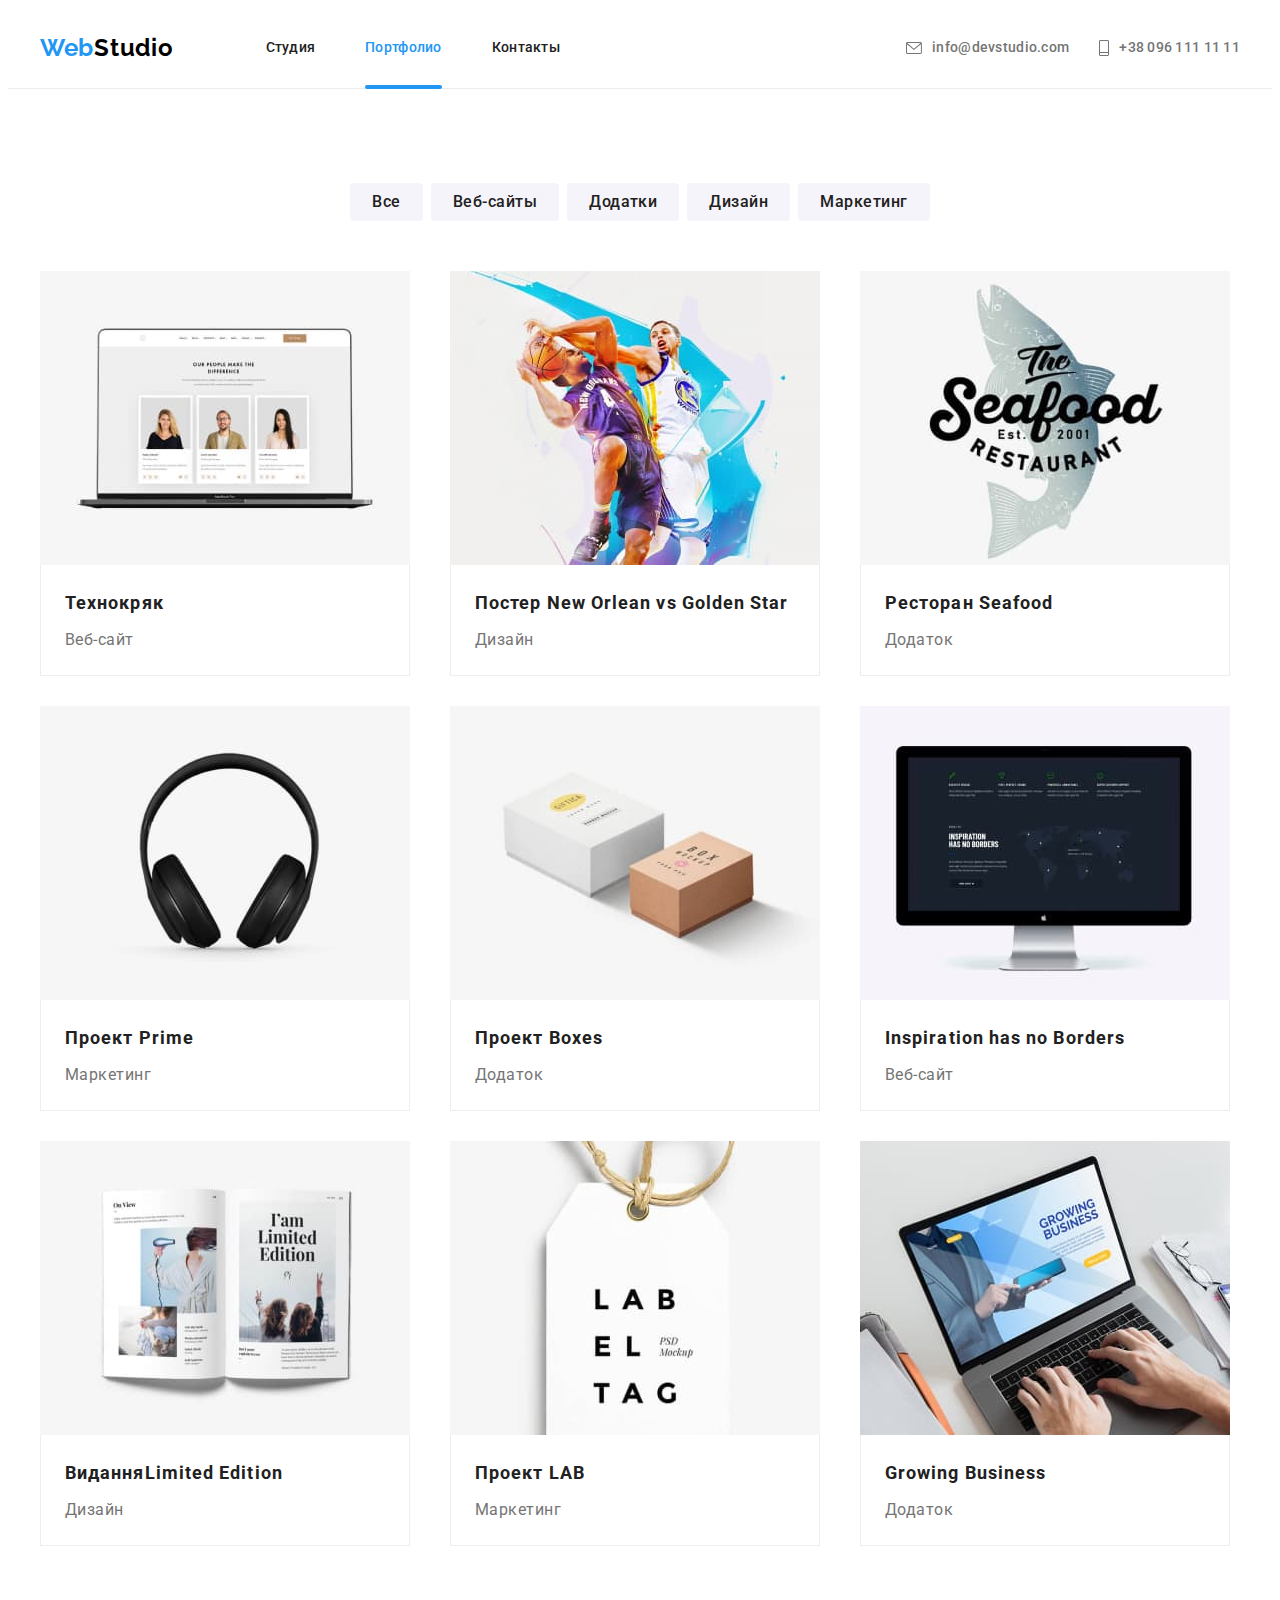
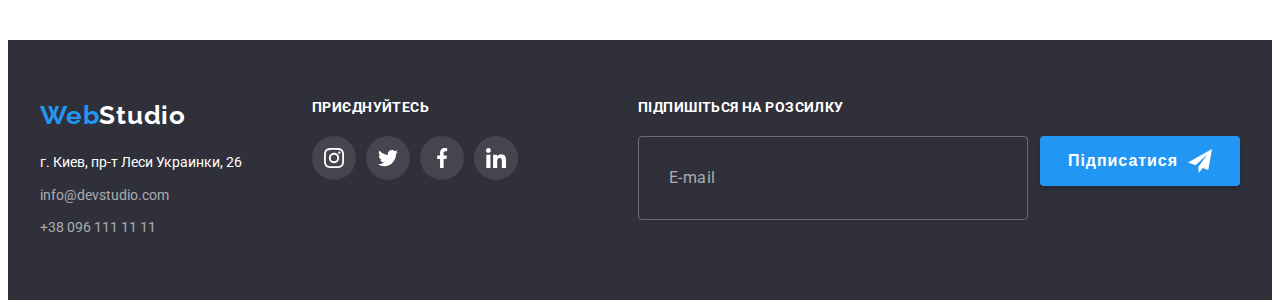
==== commit dd3917cd: "виправлено всі зауваження по 8дз" ====
--- a/portfolio.html
+++ b/portfolio.html
@@ -1,5 +1,5 @@
 <!DOCTYPE html>
-<html lang="ru">
+<html lang="uk">
 <head>
     <meta charset="UTF-8">
     <meta http-equiv="X-UA-Compatible" content="IE=edge">
@@ -78,7 +78,7 @@
             <ul class="list buttons">
                 <li class="buttons__item"><button type="button" class="buttons__text">Все</button></li>
                 <li class="buttons__item"><button type="button" class="buttons__text">Веб-сайты</button></li>
-                <li class="buttons__item"><button type="button" class="buttons__text">Приложения</button></li>
+                <li class="buttons__item"><button type="button" class="buttons__text">Додатки</button></li>
                 <li class="buttons__item"><button type="button" class="buttons__text">Дизайн</button></li>
                 <li class="buttons__item"><button type="button" class="buttons__text">Маркетинг</button></li>
             </ul>
@@ -159,7 +159,7 @@
                 
             <div class="cluster__box">
                 <h2 class="cluster__subtitle">Ресторан <span lang="en">Seafood</span> </h2>
-                <p class="cluster__text">Приложение</p>
+                <p class="cluster__text">Додаток</p>
             </div> </a>
         </li>
         <li  class="cluster__item">
@@ -212,7 +212,7 @@
                 </div>
             <div class="cluster__box">
                 <h2 class="cluster__subtitle">Проект <span lang="en">Boxes</span> </h2>
-                <p class="cluster__text">Приложение</p>
+                <p class="cluster__text">Додаток</p>
             </div> </a>
         </li>
         <li  class="cluster__item">
@@ -264,7 +264,7 @@
                 </div>
                 
             <div class="cluster__box">
-                <h2 class="cluster__subtitle">Издание <span lang="en">Limited Edition</span> </h2>
+                <h2 class="cluster__subtitle">Видання<span lang="en">Limited Edition</span> </h2>
                 <p class="cluster__text">Дизайн</p>
             </div>  </a>
         </li>
@@ -319,7 +319,7 @@
                 
             <div class="cluster__box">
                 <h2 lang="en" class="cluster__subtitle">Growing Business</h2>
-                <p class="cluster__text">Приложение</p> 
+                <p class="cluster__text">Додаток</p> 
             </div> </a>
         </li>
       </ul>
--- a/css/main.min.css
+++ b/css/main.min.css
@@ -1 +1 @@
-:root{--primary-text-color: #212121;--accent-color: #2196f3;--had-logo-color: #000000;--text-color: #757575;--hero-color: #ffffff;--footer-contact-color: rgba(255, 255, 255, 0.6);--primary-bg-color: #ffffff;--hero-bg-color: #2f303a;--pre-footer-color: #f5f4fa}.invisible{position:absolute;width:1px;height:1px;margin:-1px;border:0;padding:0;white-space:nowrap;clip-path:inset(100%);clip:rect(0 0 0 0);overflow:hidden}p,h1,h2,h3{margin:0}ul{margin:0;padding-left:0}img{display:block;width:100%;height:auto}.list{list-style:none}.container{width:100%;margin-left:auto;margin-right:auto;padding-right:15px;padding-left:15px}@media screen and (min-width: 480px){.container{max-width:480px}}@media screen and (min-width: 768px){.container{max-width:768px}}@media screen and (min-width: 1200px){.container{max-width:1200px}}body{background-color:var(--primary-bg-color);color:var(--primary-text-color);font-family:"Roboto",sans-serif}.header__block{display:flex;align-items:center}.header{border-bottom:1px solid #ececec}.header__logo{text-decoration:none;font-family:raleway,sans-serif;font-weight:700;font-size:24px;line-height:1.16;letter-spacing:.03em;color:var(--accent-color)}.header__logo--black{padding:25px 0;text-decoration:none;font-family:raleway,sans-serif;font-weight:700;font-size:24px;line-height:1.16;letter-spacing:.03em;color:var(--had-logo-color);transition:color 250ms cubic-bezier(0.4, 0, 0.2, 1)}.header__logo--black:focus,.header__logo--black:hover{color:var(--accent-color)}.current{position:relative}@media screen and (min-width: 768px){.current::after{position:absolute;content:"";width:100%;height:4px;left:0;border-radius:4px;background-color:var(--accent-color);bottom:-1.5%}}.navigation{margin-left:87px;display:none}@media screen and (min-width: 768px){.navigation{margin-left:92px}}@media screen and (min-width: 768px){.navigation{display:flex}}.navigation__list{display:flex}.navigation__link{display:block;padding-top:32px;padding-bottom:32px;text-decoration:none;font-weight:500;font-size:14px;line-height:1.14;letter-spacing:.02em;color:var(--primary-text-color);transition:color 250ms cubic-bezier(0.4, 0, 0.2, 1)}.navigation__link:hover,.navigation__link:focus{color:var(--accent-color)}.current{position:relative}.navigation__link.current{color:var(--accent-color)}.navigation__item+.navigation__item{margin-left:50px}.contacts{display:none;margin-left:auto}@media screen and (min-width: 768px){.contacts{display:flex;flex-direction:column}}@media screen and (min-width: 1200px){.contacts{flex-direction:row}}.contacts__icon-mail,.contacts__icon-tel{margin-right:10px;fill:currentColor}.contacts__item:not(:last-child){margin-bottom:10px}@media screen and (min-width: 768px){.contacts__item:not(:last-child){margin-bottom:0}}@media screen and (min-width: 1200px){.contacts__item:not(:last-child){margin-bottom:0;margin-right:30px}}@media screen and (min-width: 768px){.contacts__item{margin-bottom:0}}.contacts__link{display:flex;align-items:center;text-decoration:none;font-weight:500;font-size:14px;line-height:1.14;letter-spacing:.02em;color:var(--text-color);transition:color 250ms cubic-bezier(0.4, 0, 0.2, 1)}@media screen and (min-width: 768px){.contacts__link{padding-top:5px;padding-bottom:5px}}@media screen and (min-width: 1200px){.contacts__link{padding-top:32px;padding-bottom:32px}}.contacts__link:hover,.contacts__link:focus{color:var(--accent-color)}.header__button,.header__close-button{margin-left:auto;display:flex;background-color:rgba(0,0,0,0);border:none}@media screen and (min-width: 768px){.header__button,.header__close-button{display:none}}.header__icon-menu,.header__icon-close{transition:fill 250ms cubic-bezier(0.4, 0, 0.2, 1)}.header__icon-menu:hover,.header__icon-menu:focus,.header__icon-close:hover,.header__icon-close:focus{fill:var(--accent-color)}.header__mobile-menu{position:fixed;width:100%;height:100%;background-color:var(--hero-color);top:0;right:0;padding-top:48px;padding-bottom:48px;padding-left:40px;padding-right:10px;transition:opacity 250ms cubic-bezier(0.4, 0, 0.2, 1),visibility 250ms cubic-bezier(0.4, 0, 0.2, 1)}@media screen and (min-width: 768px){.header__mobile-menu{display:none}}.header__mobile-menu>.container{display:flex;flex-direction:column;height:100%;justify-content:space-between;overflow:auto}.menu-navigation__link{font-weight:500;font-size:40px;line-height:1.17;letter-spacing:.02em;color:var(--primary-text-color);transition:color 250ms cubic-bezier(0.4, 0, 0.2, 1);text-decoration:none}.menu-navigation__link:hover,.menu-navigation__link:focus{color:var(--accent-color)}.menu-navigation__item:not(:last-child){margin-bottom:32px}.menu-navigation__link.current{color:var(--accent-color);text-decoration:none}.menu__link-tel{display:flex;align-items:center;padding-top:32px;padding-bottom:32px;text-decoration:none;font-weight:500;font-size:27px;line-height:1.17;letter-spacing:.02em;color:var(--text-color);transition:color 250ms cubic-bezier(0.4, 0, 0.2, 1)}@media screen and (min-width: 480px){.menu__link-tel{font-weight:500;font-size:34px;line-height:1.17;letter-spacing:.02em;color:var(--text-color)}}.menu__link-tel:hover,.menu__link-tel:focus{color:var(--accent-color)}.menu__link-mail{display:flex;align-items:center;padding-top:32px;padding-bottom:32px;text-decoration:none;font-weight:500;font-size:24px;line-height:1.17;letter-spacing:.02em;color:var(--text-color);transition:color 250ms cubic-bezier(0.4, 0, 0.2, 1)}.menu__link-mail:hover,.menu__link-mail:focus{color:var(--accent-color)}.mobile-menu-social-list{display:flex;flex-wrap:wrap}.mobile-menu-social-link{text-decoration:none;font-weight:500;font-size:18px;line-height:1.22;letter-spacing:.02em;color:var(--accent-color)}.mobile-menu-social-item:not(:last-child){border-right:1px solid rgba(33,33,33,.2);padding-right:10px;margin-right:10px}.hero{max-width:1600px;width:100%;height:auto;margin-right:auto;margin-left:auto;background-image:linear-gradient(rgba(47, 48, 58, 0.4), rgba(47, 48, 58, 0.4)),url(../images/Herobg-img-mobile.jpg);background-repeat:no-repeat;background-size:cover;background-position:center;text-align:center;padding:118px 0}@media(min-device-pixel-ratio: 2),(min-resolution: 192dpi),(min-resolution: 2dppx){.hero{background-image:linear-gradient(rgba(47, 48, 58, 0.4), rgba(47, 48, 58, 0.4)),url(../images/Herobg-img-mobile2x.jpg)}}@media screen and (min-width: 1200px){.hero{padding:200px 0}}@media screen and (min-width: 768px){.hero{background-image:linear-gradient(rgba(47, 48, 58, 0.4), rgba(47, 48, 58, 0.4)),url(../images/Herobg-img-tab.jpg)}}@media screen and (min-width: 768px)and (min-device-pixel-ratio: 2),screen and (min-width: 768px)and (min-resolution: 192dpi),screen and (min-width: 768px)and (min-resolution: 2dppx){.hero{background-image:linear-gradient(rgba(47, 48, 58, 0.4), rgba(47, 48, 58, 0.4)),url(../images/Herobg-img-tab-2x.jpg)}}@media screen and (min-width: 1200px){.hero{background-image:linear-gradient(rgba(47, 48, 58, 0.4), rgba(47, 48, 58, 0.4)),url(../images/herobg.jpg)}}@media screen and (min-width: 1200px)and (min-device-pixel-ratio: 2),screen and (min-width: 1200px)and (min-resolution: 192dpi),screen and (min-width: 1200px)and (min-resolution: 2dppx){.hero{background-image:linear-gradient(rgba(47, 48, 58, 0.4), rgba(47, 48, 58, 0.4)),url(../images/herobg-2x.jpg)}}.hero__title{width:100%;text-align:center;font-weight:900;font-size:26px;line-height:1.61;letter-spacing:.06em;color:var(--hero-color);text-transform:uppercase}@media screen and (min-width: 768px){.hero__title{width:360px}}@media screen and (min-width: 1200px){.hero__title{width:696px}}@media screen and (min-width: 1200px){.hero__title{font-weight:900;font-size:44px;line-height:1.36;letter-spacing:.06em;color:var(--hero-color)}}.hero__title{margin-bottom:30px;margin-left:auto;margin-right:auto}.hero__button{display:inline-block;padding:10px 32px;background-color:var(--accent-color);font-family:inherit;font-weight:700;font-size:16px;line-height:1.87;letter-spacing:.06em;color:var(--hero-color);border-radius:4px;border:none;cursor:pointer;align-items:center}.features__title{text-align:center;font-weight:700;font-size:36px;line-height:1.17;color:var(--primary-text-color)}.features{padding-top:60px;padding-bottom:60px}@media screen and (min-width: 1200px){.features{padding-top:94px;padding-bottom:94px}}@media screen and (min-width: 768px){.features__list{display:flex;flex-wrap:wrap}}.features__box:not(:last-child){margin-bottom:30px}@media screen and (min-width: 768px){.features__box{width:calc((100% - 30px)/2);display:inline-block}.features__box:nth-last-child(-n+2){margin-bottom:0}.features__box:nth-child(2n+1){margin-right:30px}}@media screen and (min-width: 1200px){.features__box{width:calc((100% - 90px)/4);margin-right:30px}.features__box:nth-child(4n){margin-right:0}.features__box:nth-child(-n+2){margin-bottom:0}}.features__subtitle{text-align:center;font-weight:700;font-size:14px;line-height:1.14;text-transform:uppercase;margin-bottom:10px}@media screen and (min-width: 768px){.features__subtitle{text-align:start}}.features__text{font-weight:400;font-size:14px;line-height:1.71;letter-spacing:.03em;color:var(--text-color)}.features__icon-box{width:100%;height:120px;border-radius:4px;background-color:#f5f4fa;margin-bottom:30px;display:flex;align-items:center;justify-content:center}.produce{padding-bottom:94px;display:none}@media screen and (min-width: 1200px){.produce{display:block}}.produce__title{margin-bottom:50px;text-align:center;font-weight:700;font-size:36px;line-height:1.17;letter-spacing:.03em;color:var(--primary-text-color)}.produce__subtitle{display:flex;align-items:center;justify-content:center;position:absolute;font-weight:700;font-size:14px;line-height:1.14;letter-spacing:.03em;color:var(--hero-color);text-align:center;text-transform:uppercase;background-color:rgba(47,48,58,.8);bottom:0;width:100%;height:70px}.produce__img{position:relative;display:inline-block;flex-basis:calc(33.3333333333% - 30px);margin-right:30px}.produce__img:last-child{margin-right:0}.produce__list{display:flex;margin-right:-30px}.team{background:var(--pre-footer-color);padding-top:60px;padding-bottom:60px}@media screen and (min-width: 1200px){.team{padding-top:94px;padding-bottom:94px}}.team__list{display:block;flex-wrap:wrap}@media screen and (min-width: 768px){.team__list{display:flex}}.team__box{background-color:var(--primary-bg-color);box-shadow:0px 1px 3px rgba(0,0,0,.12),0px 1px 1px rgba(0,0,0,.14),0px 2px 1px rgba(0,0,0,.2);border-radius:0px 0px 4px 4px}.team__box:not(:last-child){margin-bottom:30px}@media screen and (min-width: 768px){.team__box{width:calc((100% - 30px)/2)}.team__box:nth-last-child(-n+2){margin-bottom:0}.team__box:nth-child(2n+1){margin-right:30px}}@media screen and (min-width: 1200px){.team__box{width:calc((100% - 90px)/4)}.team__box:not(:last-child){margin-right:30px}.team__box:nth-child(-n+2){margin-bottom:0}}.team__foto{width:100%}.team__title{margin-bottom:30px;text-align:center;font-weight:700;font-size:28px;line-height:1.17;color:var(--primary-text-color)}.team__subtitle{font-weight:500;font-size:16px;line-height:1.19;letter-spacing:.03em;margin-bottom:10px;text-align:center}.team__text{font-size:16px;line-height:1.19;letter-spacing:.03em;color:var(--text-color);margin-bottom:16px;text-align:center}.team__info{padding-top:30px;padding-bottom:30px}.team__icon-list{display:flex;justify-content:center;gap:10px}.team__link{width:44px;height:44px;border-radius:50%;background-color:var(--primary-bg-color);display:flex;align-items:center;justify-content:center;color:#afb1b8;transition:color 250ms cubic-bezier(0.4, 0, 0.2, 1),background-color 250ms cubic-bezier(0.4, 0, 0.2, 1)}.team__link:hover,.team__link:focus{background-color:var(--accent-color);color:var(--hero-color)}.team__soc-icon{fill:currentColor}.customers{padding-top:60px;padding-bottom:60px}@media screen and (min-width: 1200px){.customers{padding-top:94px;padding-bottom:94px}}.customers__title{margin-bottom:30px;text-align:center;font-size:28px;line-height:1.17;letter-spacing:.03em;color:var(--primary-text-color)}@media screen and (min-width: 1200px){.customers__title{margin-bottom:50px}}@media screen and (min-width: 1200px){.customers__title{font-size:36px;line-height:1.17;letter-spacing:.03em;color:var(--primary-text-color)}}.customers__list{gap:30px;display:flex;flex-wrap:wrap;display:flex;justify-content:center}.customers__item{width:calc((100% - 30px)/2)}@media screen and (min-width: 768px){.customers__item{width:calc((100% - 60px)/3)}}@media screen and (min-width: 1200px){.customers__item{width:calc((100% - 150px)/6)}}.customers__link{width:100%;height:92px;outline:rgba(0,0,0,0);border:1px solid #afb1b8;border-radius:4px;display:flex;align-items:center;justify-content:center;fill:#afb1b8;transition:fill 250ms cubic-bezier(0.4, 0, 0.2, 1),border 250ms cubic-bezier(0.4, 0, 0.2, 1)}@media screen and (min-width: 480px){.customers__link{width:210px;height:92px}}@media screen and (min-width: 768px){.customers__link{width:226px;height:92px}}@media screen and (min-width: 1200px){.customers__link{width:170px;height:92px}}.customers__link:hover,.customers__link:focus{fill:var(--accent-color);border:1px solid var(--accent-color)}.footer{padding-top:60px;padding-bottom:60px}.footer__secondary-container{display:flex;flex-direction:column;text-align:center;margin-bottom:60px}@media screen and (min-width: 768px){.footer__secondary-container{display:flex;justify-content:space-between;flex-direction:row;margin-bottom:60px}}@media screen and (min-width: 1200px){.footer__secondary-container{text-align:start;margin-bottom:0}}.footer__box{margin-bottom:60px}@media screen and (min-width: 768px){.footer__box{flex-basis:50%;margin-bottom:0}}@media screen and (min-width: 1200px){.footer__box{display:flex;flex-direction:column;flex-basis:content;margin-right:70px;margin-bottom:0}}@media screen and (min-width: 768px){.footer__container{display:block;flex-wrap:wrap;text-align:center}}@media screen and (min-width: 1200px){.footer__container{text-align:start;display:flex}}.footer{background-color:var(--hero-bg-color)}.footer__logo--white{display:block;margin-bottom:20px;font-family:raleway,sans-serif;text-decoration:none;font-weight:700;font-size:26px;line-height:1.19;letter-spacing:.03em;color:var(--hero-color);transition:color 250ms cubic-bezier(0.4, 0, 0.2, 1)}.footer__logo--white:hover,.footer__logo--white:focus{color:var(--accent-color)}.footer__logo{color:var(--accent-color)}@media screen and (min-width: 768px){.networks{flex-basis:50%}}@media screen and (min-width: 1200px){.networks{flex-basis:content;margin-right:auto}}.footer__link{text-decoration:none;color:var(--footer-contact-color);font-size:14px;line-height:1.71;font-style:normal;transition:color 250ms cubic-bezier(0.4, 0, 0.2, 1)}.footer__link:hover,.footer__link:focus{color:var(--accent-color)}.footer__item{margin-bottom:9px}.footer__address{margin-bottom:9px;color:var(--hero-color);font-size:14px;line-height:1.71;font-style:normal}.networks__title{display:block;text-transform:uppercase;margin-bottom:20px;font-weight:700;font-size:14px;line-height:1.14;letter-spacing:.03em;color:var(--hero-color)}@media screen and (min-width: 1200px){.networks__title{display:flex}}.networks__list{display:flex;gap:10px;justify-content:center}.networks__icon{fill:var(--hero-color)}.networks__link{width:44px;height:44px;background-color:rgba(255,255,255,.1);border-radius:50%;display:flex;align-items:center;justify-content:center;transition:background-color 250ms cubic-bezier(0.4, 0, 0.2, 1)}.networks__link:hover,.networks__link:focus{background-color:var(--accent-color)}.subscription{display:block;text-align:center}@media screen and (min-width: 768px){.subscription{width:450px;margin-right:auto;margin-left:auto}}@media screen and (min-width: 1200px){.subscription{margin-right:0;margin-left:auto;width:auto}}.subscription__title{margin-bottom:20px;display:block;text-transform:uppercase;margin-bottom:20px;font-weight:700;font-size:14px;line-height:1.14;letter-spacing:.03em;color:#fff}@media screen and (min-width: 1200px){.subscription__title{display:flex}}.subscription__box{position:relative;margin-bottom:20px}@media screen and (min-width: 1200px){.subscription__form{display:flex}}.subscription__input{width:100%;height:50px;border:1px solid rgba(255,255,255,.3);border-radius:4px;background-color:rgba(0,0,0,0);padding:16px 15px;color:var(--hero-color);transition:250ms cubic-bezier(0.4, 0, 0.2, 1)}.subscription__input:focus{border:1px solid var(--accent-color);outline:rgba(0,0,0,0)}@media screen and (min-width: 1200px){.subscription__input{width:358px;margin-right:12px}}.subscription__label{position:absolute;left:31px;top:50%;transform:translateY(-50%);transition:250ms cubic-bezier(0.4, 0, 0.2, 1);font-weight:400;font-size:16px;line-height:1.25;letter-spacing:.03em;color:rgba(255,255,255,.6)}.subscription__input:focus+.subscription__label,.subscription__input:not(:placeholder-shown)+.subscription__label{transform:translateX(-30px) translateY(-220%);color:var(--accent-color)}@media screen and (min-width: 768px){.subscription__input:focus+.subscription__label,.subscription__input:not(:placeholder-shown)+.subscription__label{transform:translateX(-80px) translateY(-50%);color:var(--accent-color)}}.subscription__btn{width:200px;height:50px;box-shadow:0px 4px 4px rgba(0,0,0,.15);border-radius:4px;background-color:var(--accent-color);font-weight:700;font-size:16px;line-height:1.87;letter-spacing:.06em;color:var(--hero-color);display:inline-flex;align-items:center;justify-content:center;cursor:pointer;border:none}.subscription__btn-text{margin-right:10px}.subscription__icon{fill:var(--primary-bg-color)}.secondary-page{background-color:var(--primary-bg-color);padding-top:60px;padding-bottom:60px}@media screen and (min-width: 1200px){.secondary-page{padding-top:94px;padding-bottom:94px}}.buttons{display:flex;flex-wrap:wrap;margin-bottom:40px}@media screen and (min-width: 768px){.buttons{justify-content:center;margin-bottom:30px}}@media screen and (min-width: 1200px){.buttons{margin-bottom:50px}}.buttons__text{display:flex;display:inline-block;background-color:var(--pre-footer-color);font-family:inherit;text-align:center;cursor:pointer;font-weight:500;font-size:16px;line-height:1.62;letter-spacing:.03em;color:var(--primary-text-color);border:none;border-radius:4px;padding:6px 22px;transition:background-color 250ms cubic-bezier(0.4, 0, 0.2, 1),color 250ms cubic-bezier(0.4, 0, 0.2, 1),box-shadow 250ms cubic-bezier(0.4, 0, 0.2, 1)}.buttons__text:hover,.buttons__text:focus{color:var(--hero-color);background-color:var(--accent-color);box-shadow:0px 3px 1px rgba(0,0,0,.1),0px 1px 2px rgba(0,0,0,.08),0px 2px 2px rgba(0,0,0,.12)}.buttons__item{margin-right:8px}.buttons__item:nth-child(5n){margin-right:0}.buttons__item:nth-child(-n+3){margin-bottom:15px}@media screen and (min-width: 768px){.buttons__item:nth-child(-n+3){margin-bottom:0}}.cluster__element{position:relative;overflow:hidden}.cluster__description{position:absolute;top:0;left:0;height:101%;font-weight:400;font-size:18px;line-height:1.56;letter-spacing:.03em;color:var(--hero-color);padding:63px 24px;background-color:rgba(33,150,243,.9);transform:translateY(100%);transition:transform 250ms cubic-bezier(0.4, 0, 0.2, 1);overflow:auto}.cluster__link:hover .cluster__description{transform:translateY(0%)}.cluster__link:focus .cluster__description{transform:translateY(0%)}.cluster__subtitle{font-weight:700;font-size:18px;line-height:2;letter-spacing:.06em;color:var(--primary-text-color);margin-bottom:4px}.cluster__text{font-size:16px;line-height:1.87;letter-spacing:.03em;color:var(--text-color)}.cluster__link{display:block;text-decoration:none;outline:rgba(0,0,0,0);transition:box-shadow 250ms cubic-bezier(0.4, 0, 0.2, 1)}.cluster__link:hover,.cluster__link:focus{box-shadow:0px 3px 1px rgba(0,0,0,.1),0px 1px 2px rgba(0,0,0,.08),0px 2px 2px rgba(0,0,0,.12)}.cluster{display:flex;flex-wrap:wrap}.cluster__item{width:100%}.cluster__item:not(:last-child){margin-bottom:30px}@media screen and (min-width: 768px){.cluster__item{flex-basis:calc((100% - 30px)/2)}.cluster__item:not(:nth-child(2n)){margin-right:30px}}@media screen and (min-width: 1200px){.cluster__item{flex-basis:calc((100% - 60px)/3)}.cluster__item:nth-child(2n){margin-right:30px}.cluster__item:nth-child(3n){margin-right:0px}.cluster__item:nth-last-child(-n+3){margin-bottom:0}}.cluster__box{padding:20px 24px;border:1px solid #eee;border-top:0}.beckdrop{position:fixed;top:0;left:0;width:100%;height:100%;background:rgba(0,0,0,.2);transition:opacity 250ms cubic-bezier(0.4, 0, 0.2, 1),visibility 2500ms cubic-bezier(0.4, 0, 0.2, 1)}.beckdrop.is-hidden .modal{transform:translate(-50%, -50%) scale(0) rotate(0deg)}.modal{position:absolute;padding:40px;width:100%;height:auto;background-color:var(--primary-bg-color);border-radius:4px;box-shadow:0px 1px 3px rgba(0,0,0,.12),0px 1px 1px rgba(0,0,0,.14),0px 2px 1px rgba(0,0,0,.2);top:50%;left:50%;transform:translate(-50%, -50%) scale(1) rotate(360deg);transition:transform 250ms cubic-bezier(0.4, 0, 0.2, 1)}@media screen and (min-width: 768px){.modal{width:450px;height:609px}}@media screen and (min-width: 1200px){.modal{width:528px;height:581px}}.modal-close-button{position:absolute;background-color:var(--primary-bg-color);width:30px;height:30px;border-radius:50%;border:1px solid rgba(0,0,0,.1);top:8px;right:8px;cursor:pointer;transition:fill 250ms cubic-bezier(0.4, 0, 0.2, 1)}.modal-close-button:hover>.icon-close,.modal-close-button:focus>.icon-close{fill:var(--accent-color)}.is-hidden{opacity:0;visibility:hidden;pointer-events:none}.modal-title{text-align:center;font-weight:700;font-size:20px;line-height:1.15;letter-spacing:.03em;color:var(--primary-text-color);margin-bottom:12px}.modal-input{width:100%;height:40px;border:1px solid rgba(33,33,33,.2);border-radius:4px;padding-left:42px;outline:rgba(0,0,0,0);transition:border 250ms cubic-bezier(0.4, 0, 0.2, 1)}.modal-form-btn{display:block;width:200px;height:50px;border-radius:4px;background-color:var(--accent-color);border:none;margin-left:auto;margin-right:auto;color:var(--hero-color);font-weight:700;font-style:16px;line-height:1.87;letter-spacing:.06em;cursor:pointer;transition:box-shadow 250ms cubic-bezier(0.4, 0, 0.2, 1)}.modal-form-btn:hover,.modal-form-btn:focus{box-shadow:0px 4px 4px rgba(0,0,0,.15)}.modal-lable{font-weight:400;font-size:12px;line-height:1.17;letter-spacing:.01em;color:var(--text-color);margin-bottom:4px}.modal-input-box{margin-bottom:10px}.modal-input-box-item{position:relative}.modal-form-svgicon{position:absolute;top:50%;left:12px;transform:translateY(-50%);transition:fill 250ms cubic-bezier(0.4, 0, 0.2, 1)}.modal-input:focus+.modal-form-svgicon{fill:var(--accent-color)}.modal-input:focus{border:1px solid var(--accent-color)}.user-text-label{display:block;margin-bottom:4px;font-weight:400;font-size:12px;line-height:1.17;letter-spacing:.01em;color:var(--text-color)}.modal-form-textarea{display:block;width:100%;height:120px;border:1px solid rgba(33,33,33,.2);border-radius:4px;padding:12px 16px;font-weight:400;font-size:12px;line-height:1.17;letter-spacing:.01em;color:var(--text-color);resize:none;outline:rgba(0,0,0,0);transition:border 250ms cubic-bezier(0.4, 0, 0.2, 1)}.modal-form-textarea:focus{border:1px solid var(--accent-color)}.modal-form-area{margin-bottom:20px}.label-chek{font-weight:400;font-size:12px;line-height:1.16;letter-spacing:.03em;color:var(--text-color);cursor:pointer;display:flex;align-items:center;justify-content:center}@media screen and (min-width: 1200px){.label-chek{font-size:14px;line-height:1.71}}.chek-link{font-weight:400;font-size:12px;line-height:1.16;letter-spacing:.03em;color:var(--accent-color);text-decoration:none}@media screen and (min-width: 1200px){.chek-link{font-size:14px;line-height:1.16}}@media screen and (min-width: 480px){.chek-link{border-bottom:1px solid var(--accent-color)}}.modal-chekbox{margin-bottom:30px}.chek-title{margin-right:8px}.chekbox-icon-chek{width:16px;height:15px;border-radius:2px;border:1px solid var(--had-logo-color);margin-right:8px;display:flex;align-items:center;justify-content:center;transition:background-color 2500ms cubic-bezier(0.4, 0, 0.2, 1);transition:border 250ms cubic-bezier(0.4, 0, 0.2, 1)}.chekbox-icon-chek:hover{border:1px solid var(--accent-color)}.icon-modal-check{fill:rgba(0,0,0,0);transition:fill 250ms cubic-bezier(0.4, 0, 0.2, 1)}.chekbox-input:checked+.label-chek .chekbox-icon-chek{background-color:var(--accent-color);border:none}.chekbox-input:checked+.label-chek .icon-modal-check{fill:var(--hero-color)}.chekbox-input:focus+.label-chek .chekbox-icon-chek{border-color:var(--accent-color)}/*# sourceMappingURL=main.min.css.map */+:root{--primary-text-color: #212121;--accent-color: #2196f3;--had-logo-color: #000000;--text-color: #757575;--hero-color: #ffffff;--footer-contact-color: rgba(255, 255, 255, 0.6);--primary-bg-color: #ffffff;--hero-bg-color: #2f303a;--pre-footer-color: #f5f4fa}.invisible{position:absolute;width:1px;height:1px;margin:-1px;border:0;padding:0;white-space:nowrap;clip-path:inset(100%);clip:rect(0 0 0 0);overflow:hidden}p,h1,h2,h3{margin:0}ul{margin:0;padding-left:0}img{display:block;width:100%;height:auto}.list{list-style:none}.container{width:100%;margin-left:auto;margin-right:auto;padding-right:15px;padding-left:15px}@media screen and (min-width: 480px){.container{max-width:480px}}@media screen and (min-width: 768px){.container{max-width:768px}}@media screen and (min-width: 1200px){.container{max-width:1200px}}body{background-color:var(--primary-bg-color);color:var(--primary-text-color);font-family:"Roboto",sans-serif}.header__block{display:flex;align-items:center}.header{border-bottom:1px solid #ececec}.header__logo{text-decoration:none;font-family:raleway,sans-serif;font-weight:700;font-size:24px;line-height:1.16;letter-spacing:.03em;color:var(--accent-color)}.header__logo--black{padding:25px 0;text-decoration:none;font-family:raleway,sans-serif;font-weight:700;font-size:24px;line-height:1.16;letter-spacing:.03em;color:var(--had-logo-color);transition:color 250ms cubic-bezier(0.4, 0, 0.2, 1)}.header__logo--black:focus,.header__logo--black:hover{color:var(--accent-color)}.current{position:relative}@media screen and (min-width: 768px){.current::after{position:absolute;content:"";width:100%;height:4px;left:0;border-radius:4px;background-color:var(--accent-color);bottom:-1.5%}}.navigation{margin-left:87px;display:none}@media screen and (min-width: 768px){.navigation{margin-left:92px}}@media screen and (min-width: 768px){.navigation{display:flex}}.navigation__list{display:flex}.navigation__link{display:block;padding-top:32px;padding-bottom:32px;text-decoration:none;font-weight:500;font-size:14px;line-height:1.14;letter-spacing:.02em;color:var(--primary-text-color);transition:color 250ms cubic-bezier(0.4, 0, 0.2, 1)}.navigation__link:hover,.navigation__link:focus{color:var(--accent-color)}.current{position:relative}.navigation__link.current{color:var(--accent-color)}.navigation__item+.navigation__item{margin-left:50px}.contacts{display:none;margin-left:auto}@media screen and (min-width: 768px){.contacts{display:flex;flex-direction:column}}@media screen and (min-width: 1200px){.contacts{flex-direction:row}}.contacts__icon-mail,.contacts__icon-tel{margin-right:10px;fill:currentColor}.contacts__item:not(:last-child){margin-bottom:10px}@media screen and (min-width: 768px){.contacts__item:not(:last-child){margin-bottom:0}}@media screen and (min-width: 1200px){.contacts__item:not(:last-child){margin-bottom:0;margin-right:30px}}@media screen and (min-width: 768px){.contacts__item{margin-bottom:0}}.contacts__link{display:flex;align-items:center;text-decoration:none;font-weight:500;font-size:14px;line-height:1.14;letter-spacing:.02em;color:var(--text-color);transition:color 250ms cubic-bezier(0.4, 0, 0.2, 1)}@media screen and (min-width: 768px){.contacts__link{padding-top:5px;padding-bottom:5px}}@media screen and (min-width: 1200px){.contacts__link{padding-top:32px;padding-bottom:32px}}.contacts__link:hover,.contacts__link:focus{color:var(--accent-color)}.header__button,.header__close-button{margin-left:auto;display:flex;background-color:rgba(0,0,0,0);border:none}@media screen and (min-width: 768px){.header__button,.header__close-button{display:none}}.header__icon-menu,.header__icon-close{transition:fill 250ms cubic-bezier(0.4, 0, 0.2, 1)}.header__icon-menu:hover,.header__icon-menu:focus,.header__icon-close:hover,.header__icon-close:focus{fill:var(--accent-color)}.header__mobile-menu{position:fixed;width:100%;height:100%;background-color:var(--hero-color);top:0;z-index:1;right:0;padding-top:48px;padding-bottom:48px;padding-left:40px;padding-right:10px;transition:opacity 250ms cubic-bezier(0.4, 0, 0.2, 1),visibility 250ms cubic-bezier(0.4, 0, 0.2, 1)}@media screen and (min-width: 768px){.header__mobile-menu{display:none}}.header__mobile-menu>.container{display:flex;flex-direction:column;height:100%;justify-content:space-between;overflow:auto}.menu-navigation__link{font-weight:500;font-size:40px;line-height:1.17;letter-spacing:.02em;color:var(--primary-text-color);transition:color 250ms cubic-bezier(0.4, 0, 0.2, 1);text-decoration:none}.menu-navigation__link:hover,.menu-navigation__link:focus{color:var(--accent-color)}.menu-navigation__item:not(:last-child){margin-bottom:32px}.menu-navigation__link.current{color:var(--accent-color);text-decoration:none}.menu__link-tel{display:flex;align-items:center;padding-top:32px;padding-bottom:32px;text-decoration:none;font-weight:500;font-size:27px;line-height:1.17;letter-spacing:.02em;color:var(--text-color);transition:color 250ms cubic-bezier(0.4, 0, 0.2, 1)}@media screen and (min-width: 480px){.menu__link-tel{font-weight:500;font-size:34px;line-height:1.17;letter-spacing:.02em;color:var(--text-color)}}.menu__link-tel:hover,.menu__link-tel:focus{color:var(--accent-color)}.menu__link-mail{display:flex;align-items:center;padding-top:32px;padding-bottom:32px;text-decoration:none;font-weight:500;font-size:24px;line-height:1.17;letter-spacing:.02em;color:var(--text-color);transition:color 250ms cubic-bezier(0.4, 0, 0.2, 1)}.menu__link-mail:hover,.menu__link-mail:focus{color:var(--accent-color)}.mobile-menu-social-list{display:flex;flex-wrap:wrap}.mobile-menu-social-link{text-decoration:none;font-weight:500;font-size:18px;line-height:1.22;letter-spacing:.02em;color:var(--accent-color)}.mobile-menu-social-item:not(:last-child){border-right:1px solid rgba(33,33,33,.2);padding-right:10px;margin-right:10px}.hero{max-width:1600px;width:100%;height:auto;margin-right:auto;margin-left:auto;background-image:linear-gradient(rgba(47, 48, 58, 0.4), rgba(47, 48, 58, 0.4)),url(../images/Herobg-img-mobile.jpg);background-repeat:no-repeat;background-size:cover;background-position:center;text-align:center;padding:118px 0}@media(min-device-pixel-ratio: 2),(min-resolution: 192dpi),(min-resolution: 2dppx){.hero{background-image:linear-gradient(rgba(47, 48, 58, 0.4), rgba(47, 48, 58, 0.4)),url(../images/Herobg-img-mobile2x.jpg)}}@media screen and (min-width: 1200px){.hero{padding:200px 0}}@media screen and (min-width: 768px){.hero{background-image:linear-gradient(rgba(47, 48, 58, 0.4), rgba(47, 48, 58, 0.4)),url(../images/Herobg-img-tab.jpg)}}@media screen and (min-width: 768px)and (min-device-pixel-ratio: 2),screen and (min-width: 768px)and (min-resolution: 192dpi),screen and (min-width: 768px)and (min-resolution: 2dppx){.hero{background-image:linear-gradient(rgba(47, 48, 58, 0.4), rgba(47, 48, 58, 0.4)),url(../images/Herobg-img-tab-2x.jpg)}}@media screen and (min-width: 1200px){.hero{background-image:linear-gradient(rgba(47, 48, 58, 0.4), rgba(47, 48, 58, 0.4)),url(../images/herobg.jpg)}}@media screen and (min-width: 1200px)and (min-device-pixel-ratio: 2),screen and (min-width: 1200px)and (min-resolution: 192dpi),screen and (min-width: 1200px)and (min-resolution: 2dppx){.hero{background-image:linear-gradient(rgba(47, 48, 58, 0.4), rgba(47, 48, 58, 0.4)),url(../images/herobg-2x.jpg)}}.hero__title{width:100%;text-align:center;font-weight:900;font-size:26px;line-height:1.61;letter-spacing:.06em;color:var(--hero-color);text-transform:uppercase}@media screen and (min-width: 768px){.hero__title{width:360px}}@media screen and (min-width: 1200px){.hero__title{width:696px}}@media screen and (min-width: 1200px){.hero__title{font-weight:900;font-size:44px;line-height:1.36;letter-spacing:.06em;color:var(--hero-color)}}.hero__title{margin-bottom:30px;margin-left:auto;margin-right:auto}.hero__button{display:inline-block;padding:10px 32px;background-color:var(--accent-color);font-family:inherit;font-weight:700;font-size:16px;line-height:1.87;letter-spacing:.06em;color:var(--hero-color);border-radius:4px;border:none;cursor:pointer;align-items:center}.features__title{text-align:center;font-weight:700;font-size:36px;line-height:1.17;color:var(--primary-text-color)}.features{padding-top:60px;padding-bottom:60px}@media screen and (min-width: 1200px){.features{padding-top:94px;padding-bottom:94px}}@media screen and (min-width: 768px){.features__list{display:flex;flex-wrap:wrap}}.features__box:not(:last-child){margin-bottom:30px}@media screen and (min-width: 768px){.features__box{width:calc((100% - 30px)/2);display:inline-block}.features__box:nth-last-child(-n+2){margin-bottom:0}.features__box:nth-child(2n+1){margin-right:30px}}@media screen and (min-width: 1200px){.features__box{width:calc((100% - 90px)/4);margin-right:30px}.features__box:nth-child(4n){margin-right:0}.features__box:nth-child(-n+2){margin-bottom:0}}.features__subtitle{text-align:center;font-weight:700;font-size:14px;line-height:1.14;text-transform:uppercase;margin-bottom:10px}@media screen and (min-width: 768px){.features__subtitle{text-align:start}}.features__text{font-weight:400;font-size:14px;line-height:1.71;letter-spacing:.03em;color:var(--text-color)}.features__icon-box{width:100%;height:120px;border-radius:4px;background-color:#f5f4fa;margin-bottom:30px;display:flex;align-items:center;justify-content:center}.produce{padding-bottom:94px;display:none}@media screen and (min-width: 1200px){.produce{display:block}}.produce__title{margin-bottom:50px;text-align:center;font-weight:700;font-size:36px;line-height:1.17;letter-spacing:.03em;color:var(--primary-text-color)}.produce__subtitle{display:flex;align-items:center;justify-content:center;position:absolute;font-weight:700;font-size:14px;line-height:1.14;letter-spacing:.03em;color:var(--hero-color);text-align:center;text-transform:uppercase;background-color:rgba(47,48,58,.8);bottom:0;width:100%;height:70px}.produce__img{position:relative;display:inline-block;flex-basis:calc(33.3333333333% - 30px);margin-right:30px}.produce__img:last-child{margin-right:0}.produce__list{display:flex;margin-right:-30px}.team{background:var(--pre-footer-color);padding-top:60px;padding-bottom:60px}@media screen and (min-width: 1200px){.team{padding-top:94px;padding-bottom:94px}}.team__list{display:block;flex-wrap:wrap}@media screen and (min-width: 768px){.team__list{display:flex}}.team__box{background-color:var(--primary-bg-color);box-shadow:0px 1px 3px rgba(0,0,0,.12),0px 1px 1px rgba(0,0,0,.14),0px 2px 1px rgba(0,0,0,.2);border-radius:0px 0px 4px 4px}.team__box:not(:last-child){margin-bottom:30px}@media screen and (min-width: 768px){.team__box{width:calc((100% - 30px)/2)}.team__box:nth-last-child(-n+2){margin-bottom:0}.team__box:nth-child(2n+1){margin-right:30px}}@media screen and (min-width: 1200px){.team__box{width:calc((100% - 90px)/4)}.team__box:not(:last-child){margin-right:30px}.team__box:nth-child(-n+2){margin-bottom:0}}.team__foto{width:100%}.team__title{margin-bottom:30px;text-align:center;font-weight:700;font-size:28px;line-height:1.17;color:var(--primary-text-color)}.team__subtitle{font-weight:500;font-size:16px;line-height:1.19;letter-spacing:.03em;margin-bottom:10px;text-align:center}.team__text{font-size:16px;line-height:1.19;letter-spacing:.03em;color:var(--text-color);margin-bottom:16px;text-align:center}.team__info{padding-top:30px;padding-bottom:30px}.team__icon-list{display:flex;justify-content:center;gap:10px}.team__link{width:44px;height:44px;border-radius:50%;background-color:var(--primary-bg-color);display:flex;align-items:center;justify-content:center;color:#afb1b8;transition:color 250ms cubic-bezier(0.4, 0, 0.2, 1),background-color 250ms cubic-bezier(0.4, 0, 0.2, 1)}.team__link:hover,.team__link:focus{background-color:var(--accent-color);color:var(--hero-color)}.team__soc-icon{fill:currentColor}.customers{padding-top:60px;padding-bottom:60px}@media screen and (min-width: 1200px){.customers{padding-top:94px;padding-bottom:94px}}.customers__title{margin-bottom:30px;text-align:center;font-size:28px;line-height:1.17;letter-spacing:.03em;color:var(--primary-text-color)}@media screen and (min-width: 1200px){.customers__title{margin-bottom:50px}}@media screen and (min-width: 1200px){.customers__title{font-size:36px;line-height:1.17;letter-spacing:.03em;color:var(--primary-text-color)}}.customers__list{gap:30px;display:flex;flex-wrap:wrap;display:flex;justify-content:center}.customers__item{width:calc((100% - 30px)/2)}@media screen and (min-width: 768px){.customers__item{width:calc((100% - 60px)/3)}}@media screen and (min-width: 1200px){.customers__item{width:calc((100% - 150px)/6)}}.customers__link{width:100%;height:92px;outline:rgba(0,0,0,0);border:1px solid #afb1b8;border-radius:4px;display:flex;align-items:center;justify-content:center;fill:#afb1b8;transition:fill 250ms cubic-bezier(0.4, 0, 0.2, 1),border 250ms cubic-bezier(0.4, 0, 0.2, 1)}@media screen and (min-width: 480px){.customers__link{width:210px;height:92px}}@media screen and (min-width: 768px){.customers__link{width:226px;height:92px}}@media screen and (min-width: 1200px){.customers__link{width:170px;height:92px}}.customers__link:hover,.customers__link:focus{fill:var(--accent-color);border:1px solid var(--accent-color)}.footer{padding-top:60px;padding-bottom:60px}.footer__secondary-container{display:flex;flex-direction:column;text-align:center;margin-bottom:60px}@media screen and (min-width: 768px){.footer__secondary-container{display:flex;justify-content:space-between;flex-direction:row;margin-bottom:60px}}@media screen and (min-width: 1200px){.footer__secondary-container{text-align:start;margin-bottom:0}}.footer__box{margin-bottom:60px}@media screen and (min-width: 768px){.footer__box{flex-basis:50%;margin-bottom:0}}@media screen and (min-width: 1200px){.footer__box{display:flex;flex-direction:column;flex-basis:content;margin-right:70px;margin-bottom:0}}@media screen and (min-width: 768px){.footer__container{display:block;flex-wrap:wrap;text-align:center}}@media screen and (min-width: 1200px){.footer__container{text-align:start;display:flex}}.footer{background-color:var(--hero-bg-color)}.footer__logo--white{display:block;margin-bottom:20px;font-family:raleway,sans-serif;text-decoration:none;font-weight:700;font-size:26px;line-height:1.19;letter-spacing:.03em;color:var(--hero-color);transition:color 250ms cubic-bezier(0.4, 0, 0.2, 1)}.footer__logo--white:hover,.footer__logo--white:focus{color:var(--accent-color)}.footer__logo{color:var(--accent-color)}@media screen and (min-width: 768px){.networks{flex-basis:50%}}@media screen and (min-width: 1200px){.networks{flex-basis:content;margin-right:auto}}.footer__link{text-decoration:none;color:var(--footer-contact-color);font-size:14px;line-height:1.71;font-style:normal;transition:color 250ms cubic-bezier(0.4, 0, 0.2, 1)}.footer__link:hover,.footer__link:focus{color:var(--accent-color)}.footer__item{margin-bottom:9px}.footer__address{margin-bottom:9px;color:var(--hero-color);font-size:14px;line-height:1.71;font-style:normal}.networks__title{display:block;text-transform:uppercase;margin-bottom:20px;font-weight:700;font-size:14px;line-height:1.14;letter-spacing:.03em;color:var(--hero-color)}@media screen and (min-width: 1200px){.networks__title{display:flex}}.networks__list{display:flex;gap:10px;justify-content:center}.networks__icon{fill:var(--hero-color)}.networks__link{width:44px;height:44px;background-color:rgba(255,255,255,.1);border-radius:50%;display:flex;align-items:center;justify-content:center;transition:background-color 250ms cubic-bezier(0.4, 0, 0.2, 1)}.networks__link:hover,.networks__link:focus{background-color:var(--accent-color)}.subscription{display:block;text-align:center}@media screen and (min-width: 768px){.subscription{width:450px;margin-right:auto;margin-left:auto}}@media screen and (min-width: 1200px){.subscription{margin-right:0;margin-left:auto;width:auto}}.subscription__title{margin-bottom:20px;display:block;text-transform:uppercase;margin-bottom:20px;font-weight:700;font-size:14px;line-height:1.14;letter-spacing:.03em;color:#fff}@media screen and (min-width: 1200px){.subscription__title{display:flex}}.subscription__box{position:relative;margin-bottom:20px}@media screen and (min-width: 1200px){.subscription__form{display:flex}}.subscription__input{width:100%;height:50px;border:1px solid rgba(255,255,255,.3);border-radius:4px;background-color:rgba(0,0,0,0);padding:16px 15px;color:var(--hero-color);transition:250ms cubic-bezier(0.4, 0, 0.2, 1)}.subscription__input:focus{border:1px solid var(--accent-color);outline:rgba(0,0,0,0)}@media screen and (min-width: 1200px){.subscription__input{width:358px;margin-right:12px}}.subscription__label{position:absolute;left:31px;top:50%;transform:translateY(-50%);transition:250ms cubic-bezier(0.4, 0, 0.2, 1);font-weight:400;font-size:16px;line-height:1.25;letter-spacing:.03em;color:rgba(255,255,255,.6)}.subscription__input:focus+.subscription__label,.subscription__input:not(:placeholder-shown)+.subscription__label{transform:translateX(-30px) translateY(-220%);color:var(--accent-color)}@media screen and (min-width: 768px){.subscription__input:focus+.subscription__label,.subscription__input:not(:placeholder-shown)+.subscription__label{transform:translateX(-80px) translateY(-50%);color:var(--accent-color)}}.subscription__btn{width:200px;height:50px;box-shadow:0px 4px 4px rgba(0,0,0,.15);border-radius:4px;background-color:var(--accent-color);font-weight:700;font-size:16px;line-height:1.87;letter-spacing:.06em;color:var(--hero-color);display:inline-flex;align-items:center;justify-content:center;cursor:pointer;border:none}.subscription__btn-text{margin-right:10px}.subscription__icon{fill:var(--primary-bg-color)}.secondary-page{background-color:var(--primary-bg-color);padding-top:60px;padding-bottom:60px}@media screen and (min-width: 1200px){.secondary-page{padding-top:94px;padding-bottom:94px}}.buttons{flex-wrap:wrap;row-gap:8px;column-gap:15px;display:flex;flex-wrap:wrap;margin-bottom:40px}@media screen and (min-width: 768px){.buttons{justify-content:center;margin-bottom:30px;gap:8px}}@media screen and (min-width: 1200px){.buttons{margin-bottom:50px}}.buttons__text{display:flex;display:inline-block;background-color:var(--pre-footer-color);font-family:inherit;text-align:center;cursor:pointer;font-weight:500;font-size:16px;line-height:1.62;letter-spacing:.03em;color:var(--primary-text-color);border:none;border-radius:4px;padding:6px 22px;transition:background-color 250ms cubic-bezier(0.4, 0, 0.2, 1),color 250ms cubic-bezier(0.4, 0, 0.2, 1),box-shadow 250ms cubic-bezier(0.4, 0, 0.2, 1)}.buttons__text:hover,.buttons__text:focus{color:var(--hero-color);background-color:var(--accent-color);box-shadow:0px 3px 1px rgba(0,0,0,.1),0px 1px 2px rgba(0,0,0,.08),0px 2px 2px rgba(0,0,0,.12)}.cluster__element{position:relative;overflow:hidden}.cluster__description{position:absolute;top:0;left:0;height:101%;font-weight:400;font-size:18px;line-height:1.56;letter-spacing:.03em;color:var(--hero-color);padding:63px 24px;background-color:rgba(33,150,243,.9);transform:translateY(100%);transition:transform 250ms cubic-bezier(0.4, 0, 0.2, 1);overflow:auto}.cluster__link:hover .cluster__description{transform:translateY(0%)}.cluster__link:focus .cluster__description{transform:translateY(0%)}.cluster__subtitle{font-weight:700;font-size:18px;line-height:2;letter-spacing:.06em;color:var(--primary-text-color);margin-bottom:4px}.cluster__text{font-size:16px;line-height:1.87;letter-spacing:.03em;color:var(--text-color)}.cluster__link{display:flex;flex-direction:column;text-decoration:none;outline:rgba(0,0,0,0);transition:box-shadow 250ms cubic-bezier(0.4, 0, 0.2, 1)}.cluster__link:hover,.cluster__link:focus{box-shadow:0px 3px 1px rgba(0,0,0,.1),0px 1px 2px rgba(0,0,0,.08),0px 2px 2px rgba(0,0,0,.12)}.cluster{display:flex;flex-wrap:wrap}.cluster__item{display:flex;width:100%}.cluster__item:not(:last-child){margin-bottom:30px}@media screen and (min-width: 768px){.cluster__item{flex-basis:calc((100% - 30px)/2)}.cluster__item:not(:nth-child(2n)){margin-right:30px}}@media screen and (min-width: 1200px){.cluster__item{flex-basis:calc((100% - 60px)/3)}.cluster__item:nth-child(2n){margin-right:30px}.cluster__item:nth-child(3n){margin-right:0px}.cluster__item:nth-last-child(-n+3){margin-bottom:0}}.cluster__box{flex-grow:1;padding:20px 24px;border:1px solid #eee;border-top:0}.beckdrop{position:fixed;top:0;left:0;width:100%;height:100%;background:rgba(0,0,0,.2);transition:opacity 250ms cubic-bezier(0.4, 0, 0.2, 1),visibility 2500ms cubic-bezier(0.4, 0, 0.2, 1)}.beckdrop.is-hidden .modal{transform:translate(-50%, -50%) scale(0) rotate(0deg)}.modal{position:absolute;padding:40px;width:100%;height:auto;background-color:var(--primary-bg-color);border-radius:4px;box-shadow:0px 1px 3px rgba(0,0,0,.12),0px 1px 1px rgba(0,0,0,.14),0px 2px 1px rgba(0,0,0,.2);top:50%;left:50%;transform:translate(-50%, -50%) scale(1) rotate(360deg);transition:transform 250ms cubic-bezier(0.4, 0, 0.2, 1)}@media screen and (min-width: 768px){.modal{width:450px;height:609px}}@media screen and (min-width: 1200px){.modal{width:528px;height:581px}}.modal-close-button{position:absolute;background-color:var(--primary-bg-color);width:30px;height:30px;border-radius:50%;border:1px solid rgba(0,0,0,.1);top:8px;right:8px;cursor:pointer;transition:fill 250ms cubic-bezier(0.4, 0, 0.2, 1)}.modal-close-button:hover>.icon-close,.modal-close-button:focus>.icon-close{fill:var(--accent-color)}.is-hidden{opacity:0;visibility:hidden;pointer-events:none}.modal-title{text-align:center;font-weight:700;font-size:20px;line-height:1.15;letter-spacing:.03em;color:var(--primary-text-color);margin-bottom:12px}.modal-input{width:100%;height:40px;border:1px solid rgba(33,33,33,.2);border-radius:4px;padding-left:42px;outline:rgba(0,0,0,0);transition:border 250ms cubic-bezier(0.4, 0, 0.2, 1)}.modal-form-btn{display:block;width:200px;height:50px;border-radius:4px;background-color:var(--accent-color);border:none;margin-left:auto;margin-right:auto;color:var(--hero-color);font-weight:700;font-style:16px;line-height:1.87;letter-spacing:.06em;cursor:pointer;transition:box-shadow 250ms cubic-bezier(0.4, 0, 0.2, 1)}.modal-form-btn:hover,.modal-form-btn:focus{box-shadow:0px 4px 4px rgba(0,0,0,.15)}.modal-lable{font-weight:400;font-size:12px;line-height:1.17;letter-spacing:.01em;color:var(--text-color);margin-bottom:4px}.modal-input-box{margin-bottom:10px}.modal-input-box-item{position:relative}.modal-form-svgicon{position:absolute;top:50%;left:12px;transform:translateY(-50%);transition:fill 250ms cubic-bezier(0.4, 0, 0.2, 1)}.modal-input:focus+.modal-form-svgicon{fill:var(--accent-color)}.modal-input:focus{border:1px solid var(--accent-color)}.user-text-label{display:block;margin-bottom:4px;font-weight:400;font-size:12px;line-height:1.17;letter-spacing:.01em;color:var(--text-color)}.modal-form-textarea{display:block;width:100%;height:120px;border:1px solid rgba(33,33,33,.2);border-radius:4px;padding:12px 16px;font-weight:400;font-size:12px;line-height:1.17;letter-spacing:.01em;color:var(--text-color);resize:none;outline:rgba(0,0,0,0);transition:border 250ms cubic-bezier(0.4, 0, 0.2, 1)}.modal-form-textarea:focus{border:1px solid var(--accent-color)}.modal-form-area{margin-bottom:20px}.label-chek{font-weight:400;font-size:12px;line-height:1.16;letter-spacing:.03em;color:var(--text-color);cursor:pointer;display:flex;align-items:center;justify-content:center}@media screen and (min-width: 1200px){.label-chek{font-size:14px;line-height:1.71}}.chek-link{font-weight:400;font-size:12px;line-height:1.16;letter-spacing:.03em;color:var(--accent-color);text-decoration:none}@media screen and (min-width: 1200px){.chek-link{font-size:14px;line-height:1.16}}@media screen and (min-width: 480px){.chek-link{border-bottom:1px solid var(--accent-color)}}.modal-chekbox{margin-bottom:30px}.chek-title{margin-right:8px}.chekbox-icon-chek{width:16px;height:15px;border-radius:2px;border:1px solid var(--had-logo-color);margin-right:8px;display:flex;align-items:center;justify-content:center;transition:background-color 2500ms cubic-bezier(0.4, 0, 0.2, 1);transition:border 250ms cubic-bezier(0.4, 0, 0.2, 1)}.chekbox-icon-chek:hover{border:1px solid var(--accent-color)}.icon-modal-check{fill:rgba(0,0,0,0);transition:fill 250ms cubic-bezier(0.4, 0, 0.2, 1)}.chekbox-input:checked+.label-chek .chekbox-icon-chek{background-color:var(--accent-color);border:none}.chekbox-input:checked+.label-chek .icon-modal-check{fill:var(--hero-color)}.chekbox-input:focus+.label-chek .chekbox-icon-chek{border-color:var(--accent-color)}/*# sourceMappingURL=main.min.css.map */